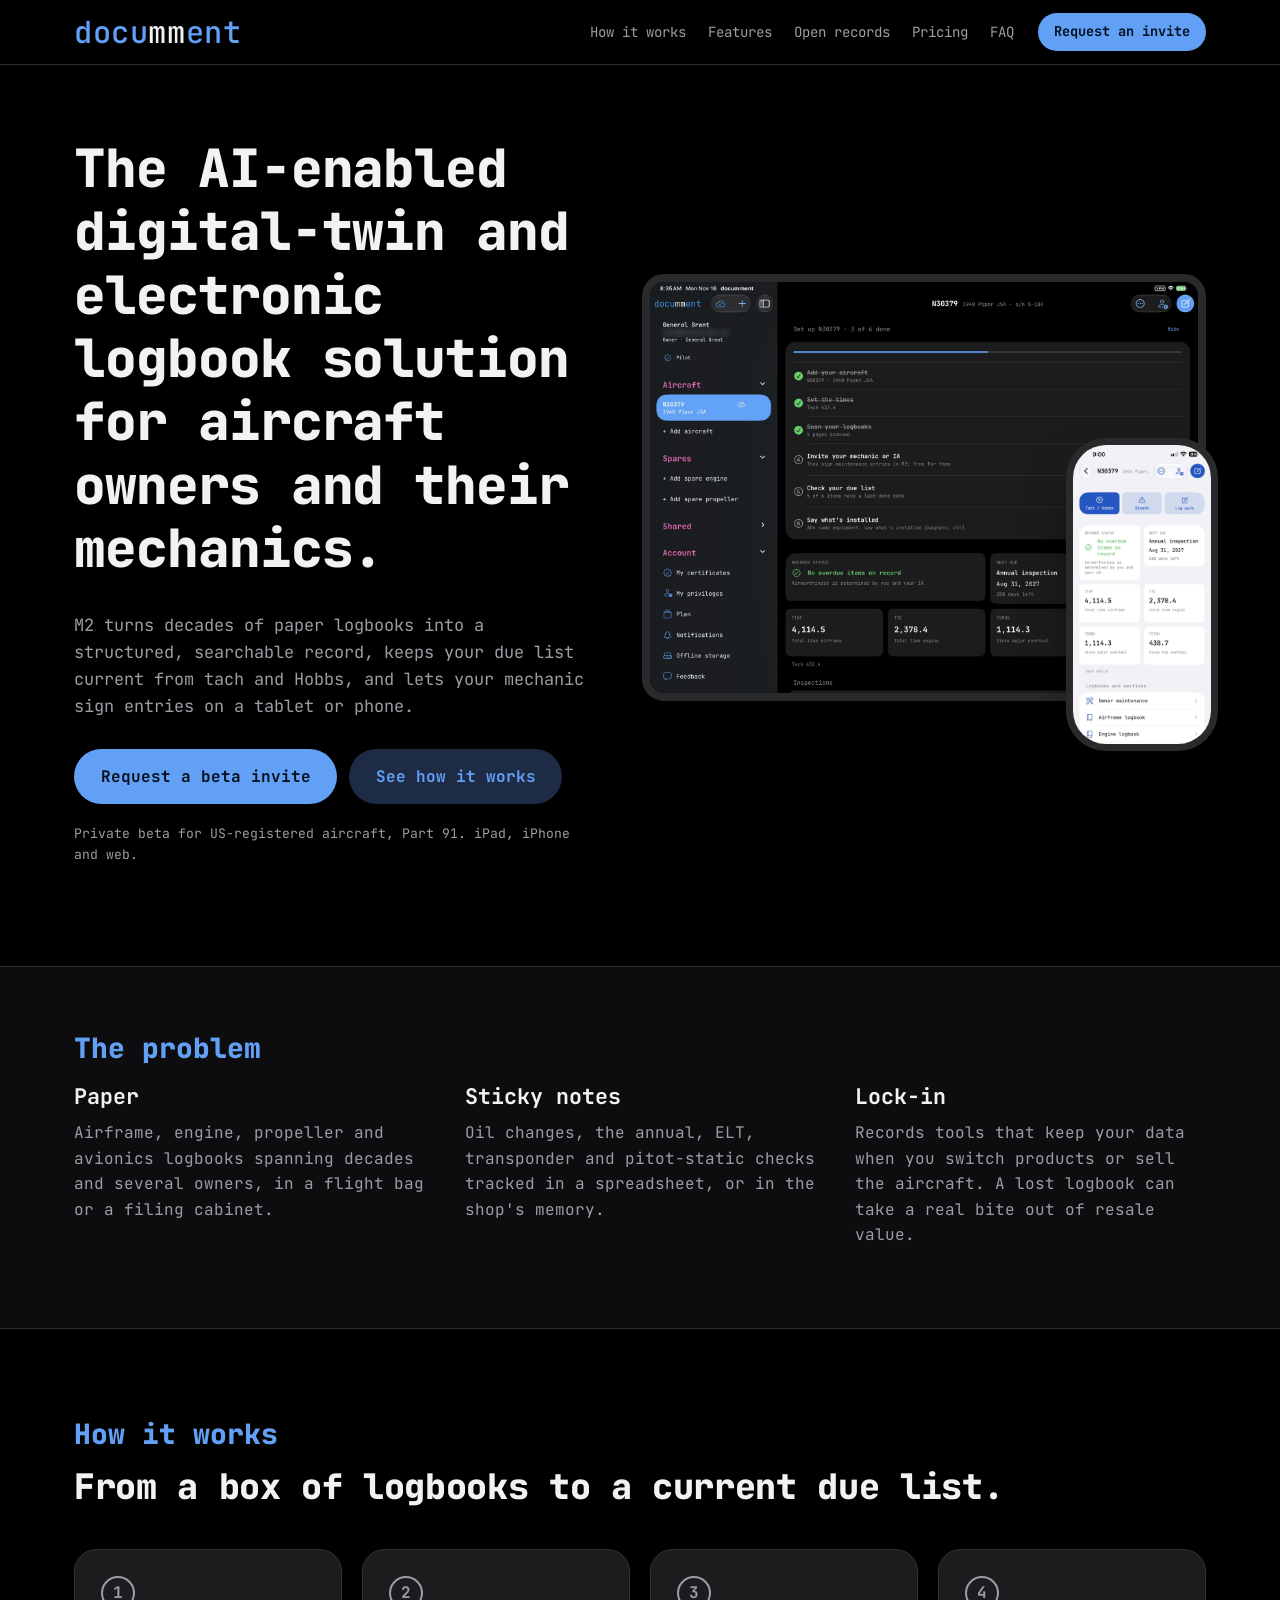
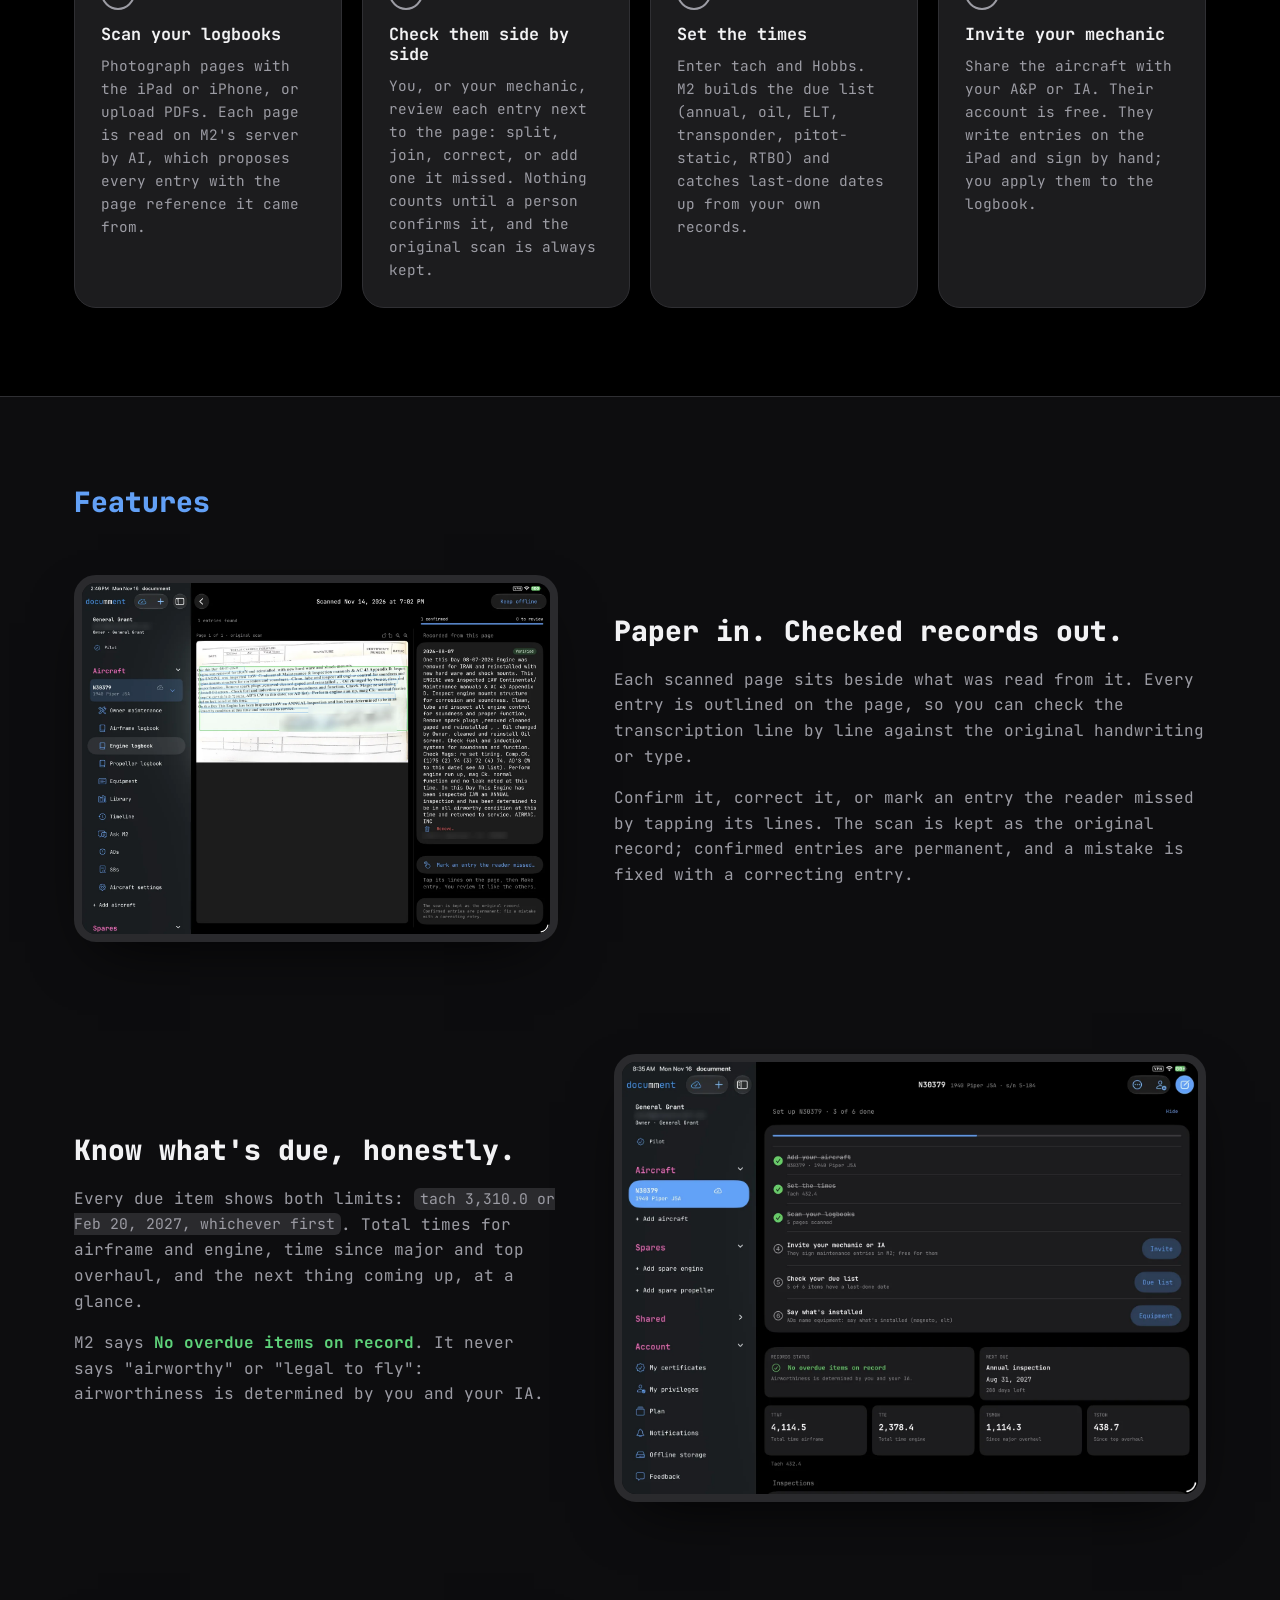
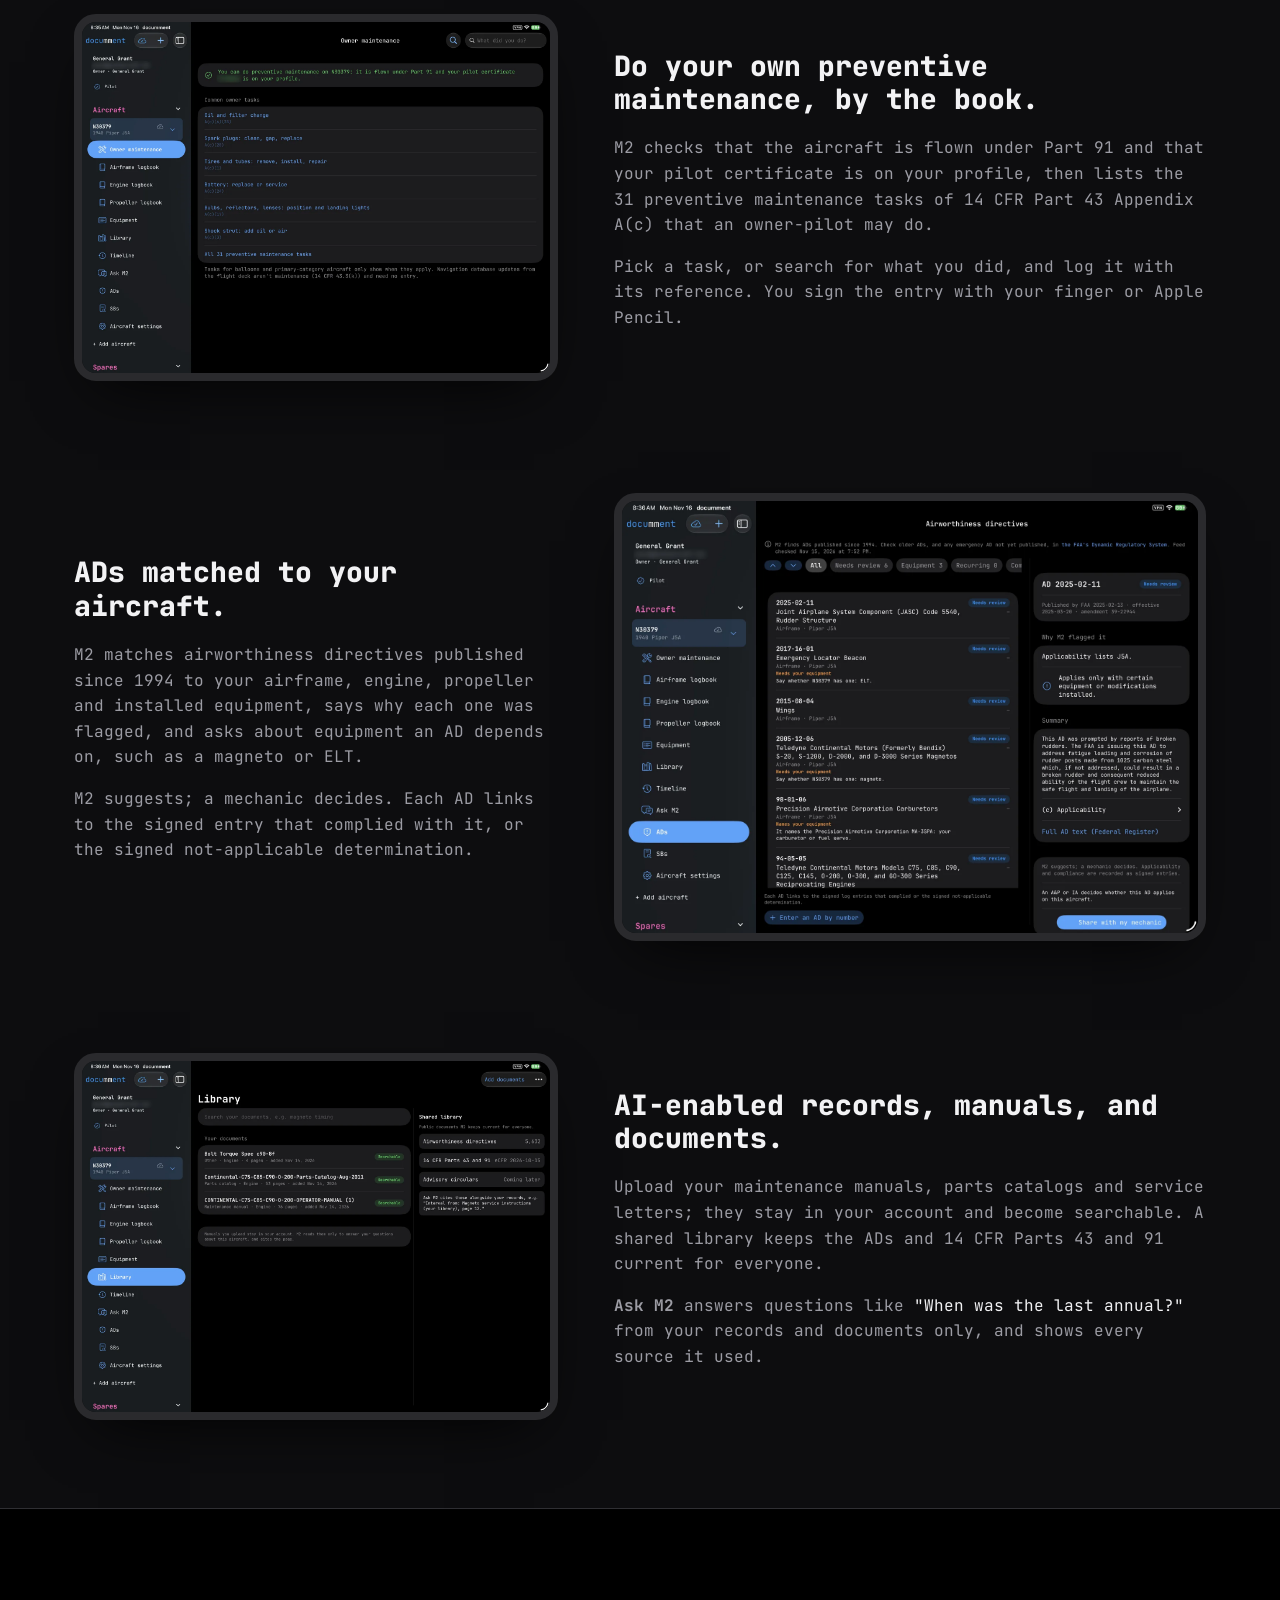
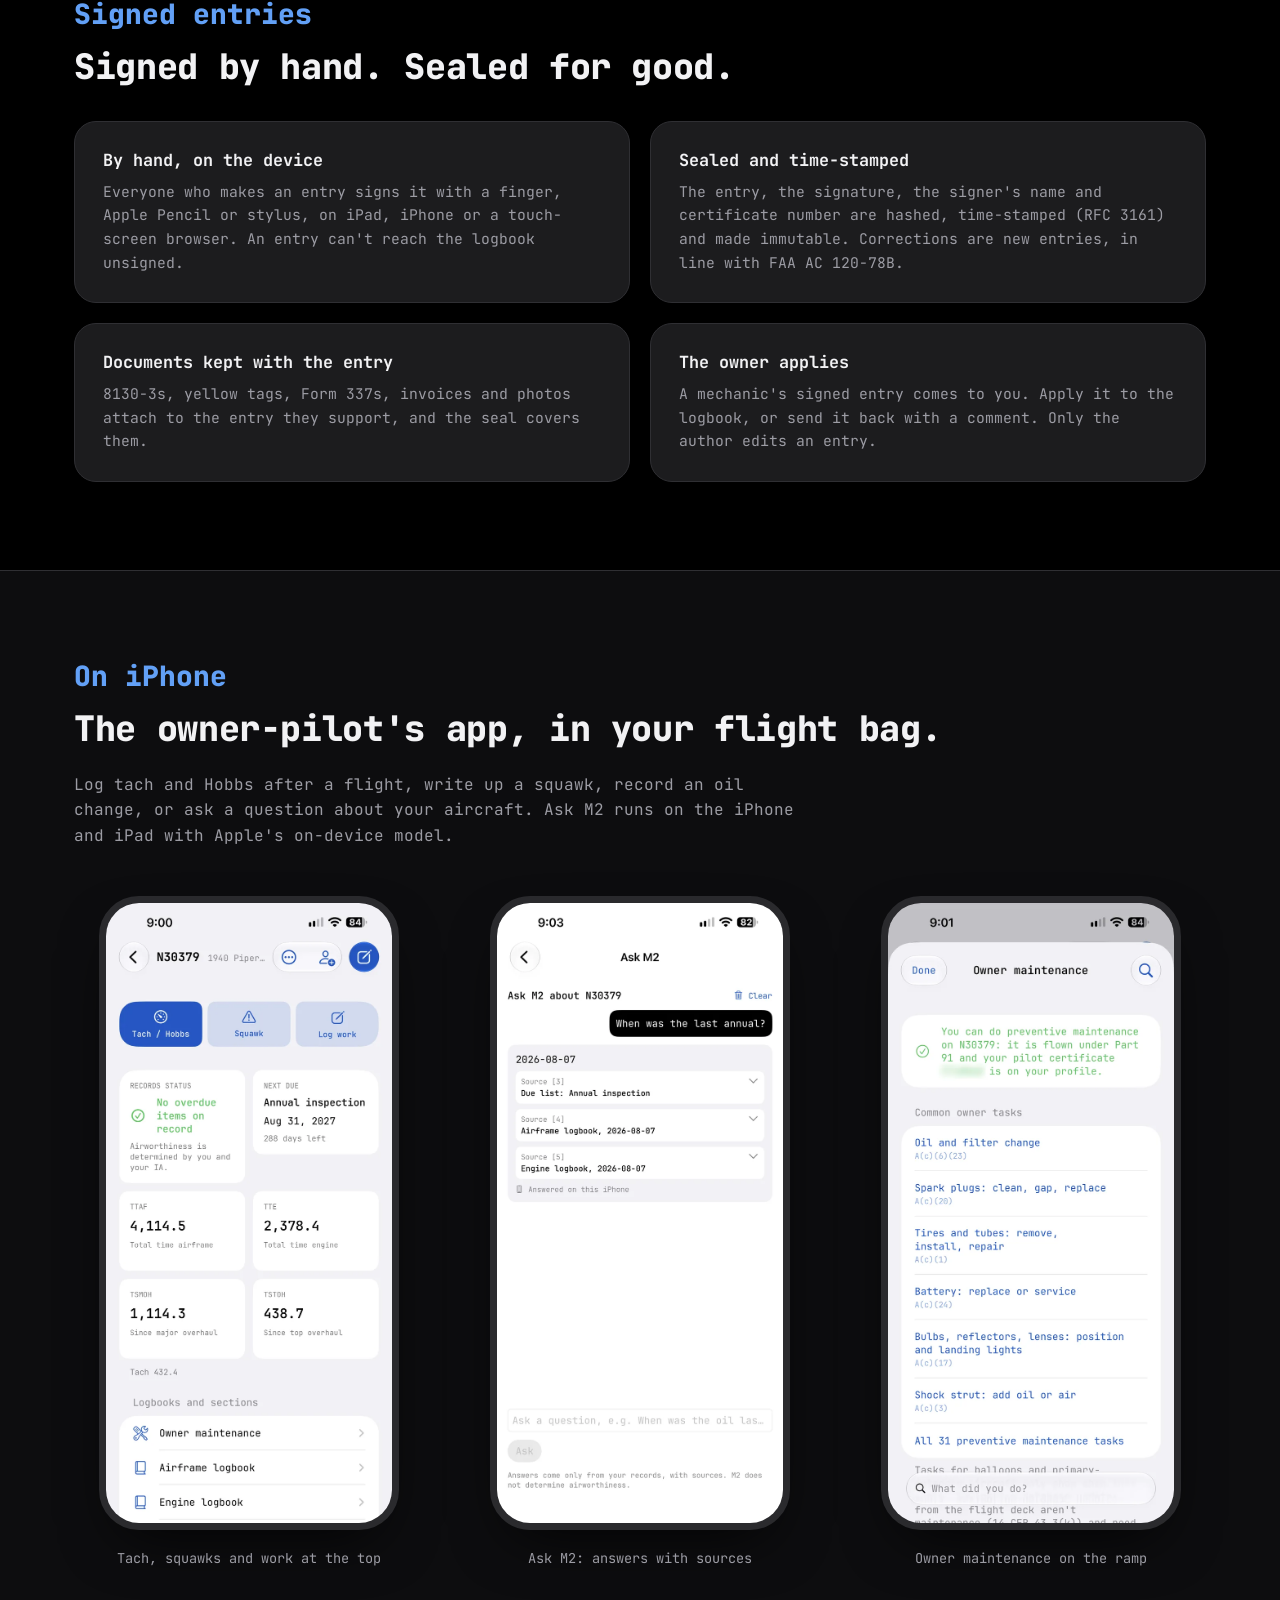
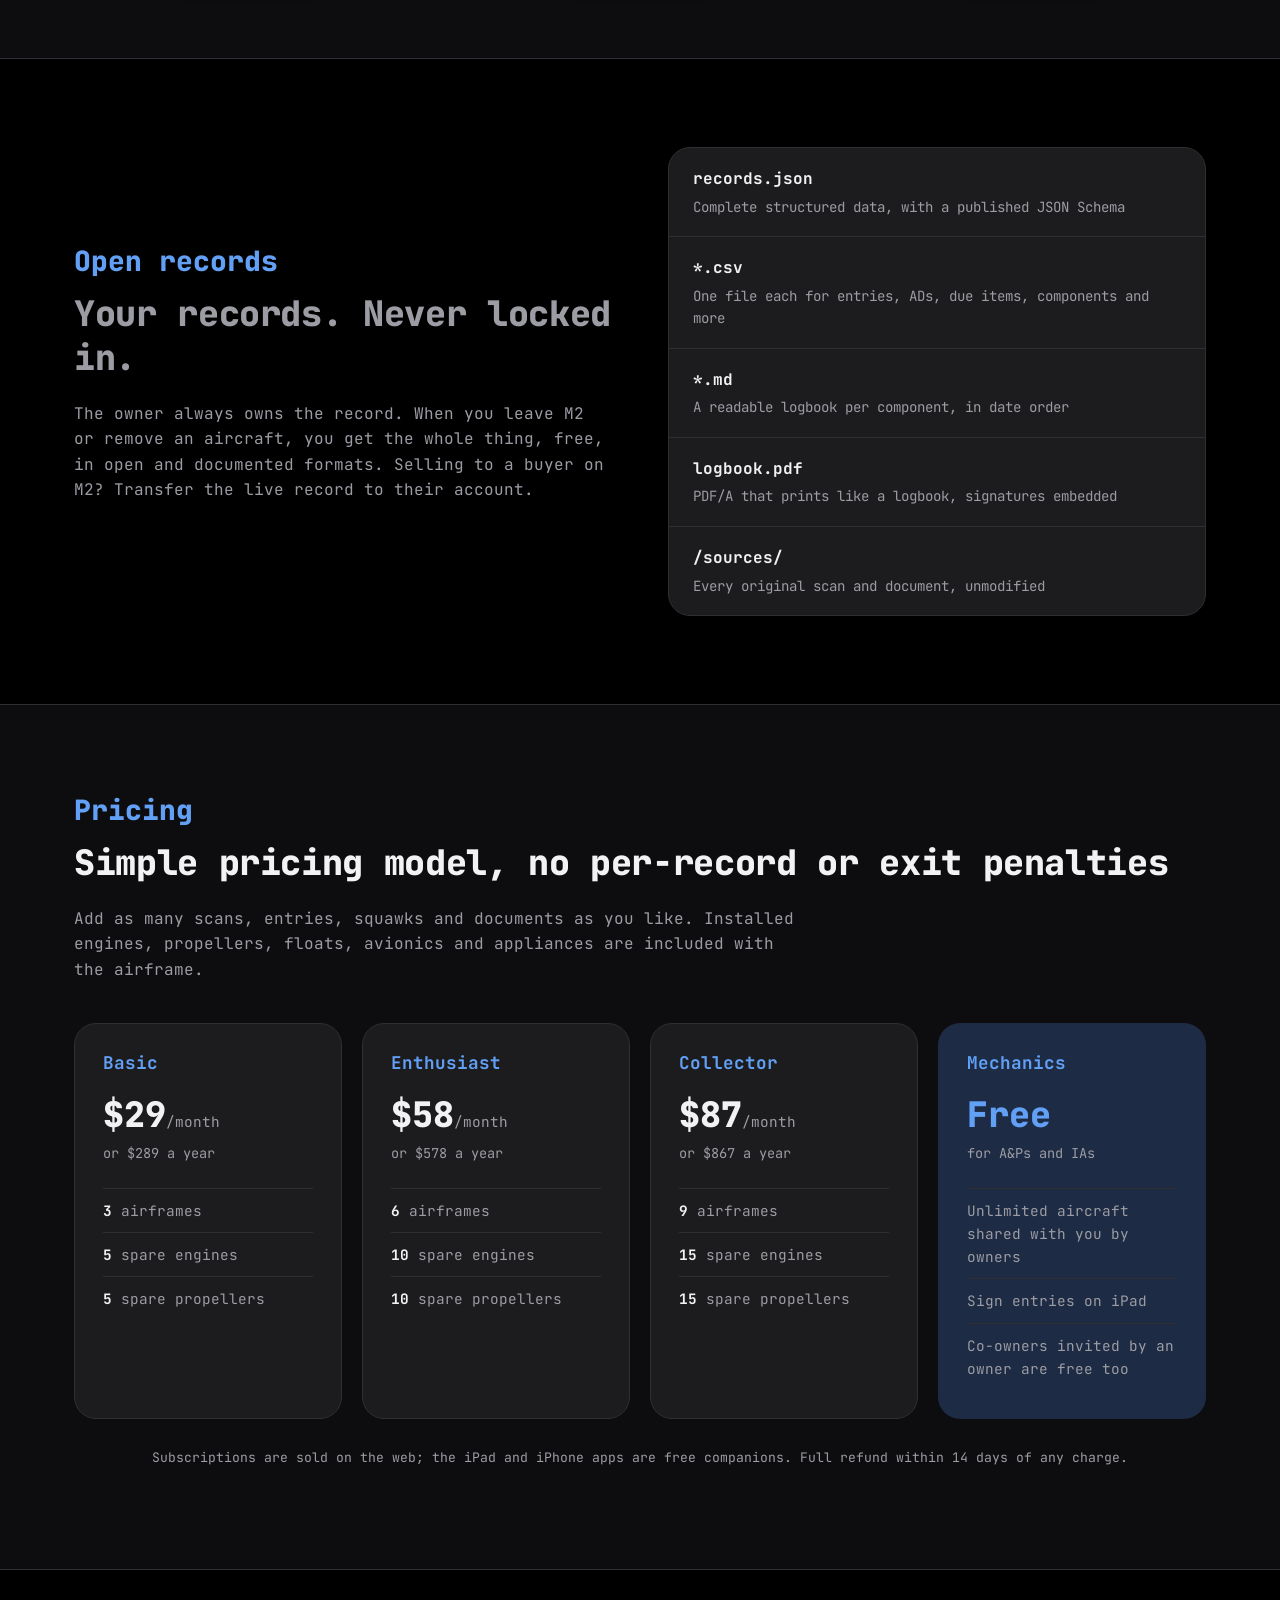
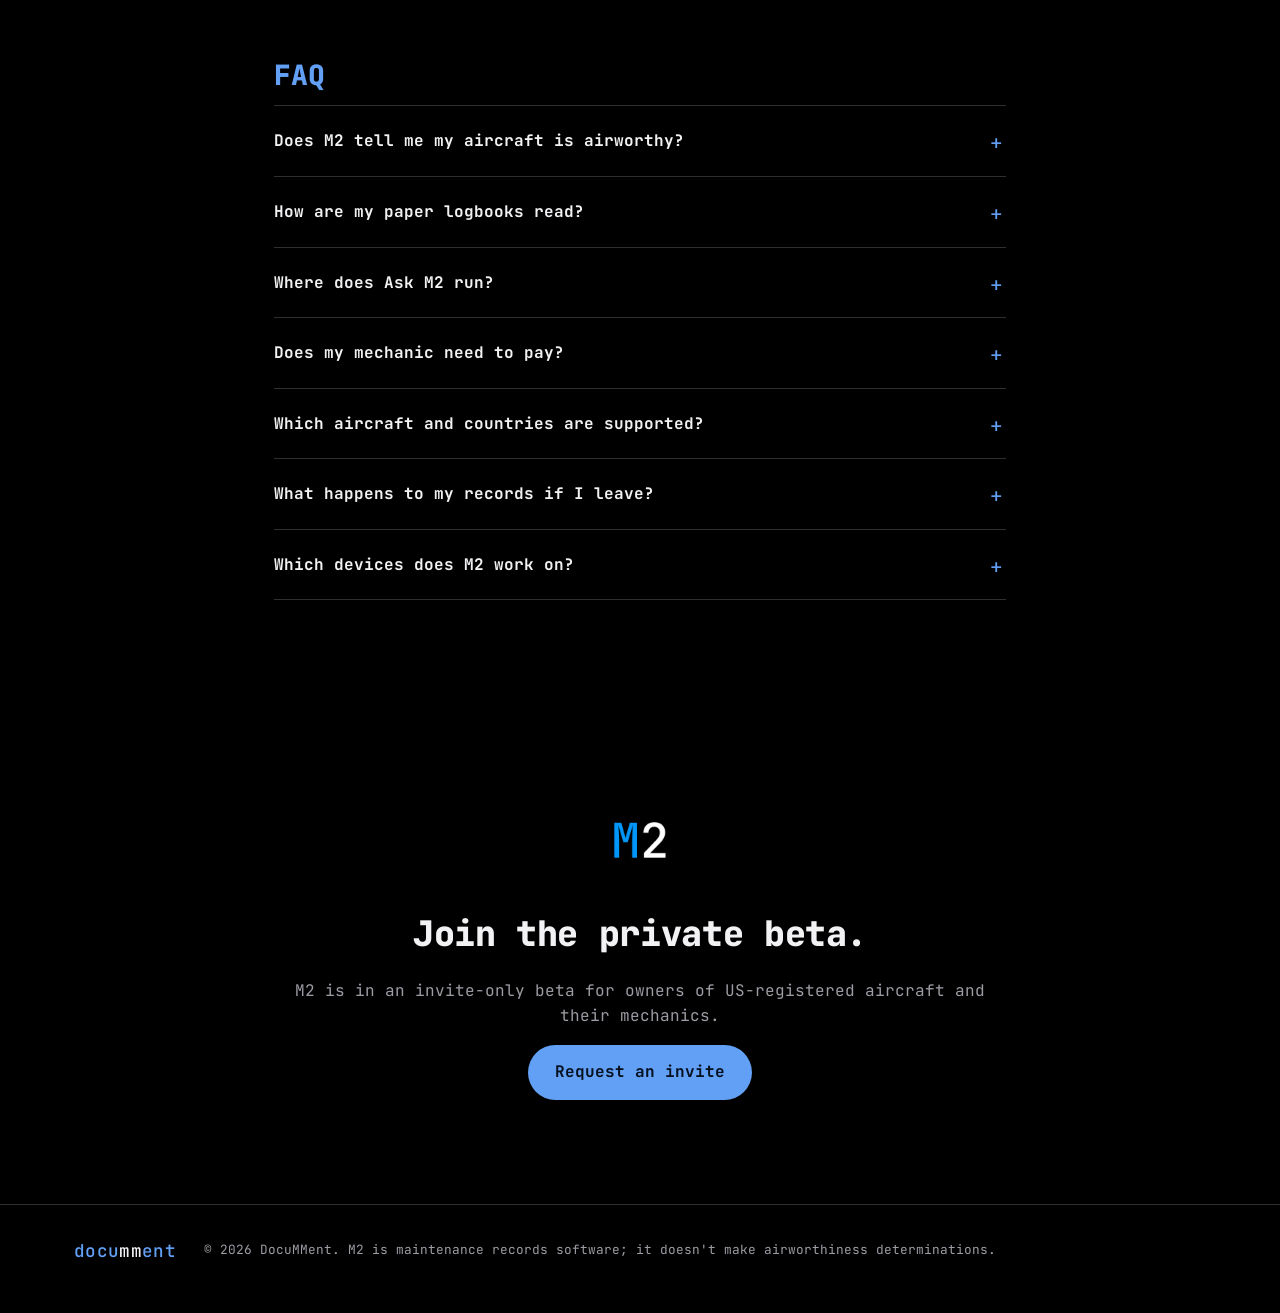
==== beta/index.html @ 2bcd8b67 "Revise beta hero paragraph and meta description Co-Authored-By: Claude Opus 5.5 <noreply@anthropic.c" ====
<!doctype html>
<html lang="en">
<head>
  <meta charset="utf-8">
  <meta name="viewport" content="width=device-width, initial-scale=1">
  <title>M2 by DocuMMent: aircraft maintenance records</title>
  <meta name="description" content="The AI-enabled digital-twin and electronic logbook solution for aircraft owners and their mechanics. Built for Part 91 owner-operators.">
  <meta name="robots" content="noindex, nofollow">
  <meta name="theme-color" content="#000000">
  <meta property="og:title" content="M2 by DocuMMent">
  <meta property="og:description" content="The AI-enabled digital-twin and electronic logbook solution for aircraft owners and their mechanics. Built for Part 91 owner-operators.">
  <meta property="og:type" content="website">
  <meta property="og:url" content="https://www.documment.com/beta/">
  <meta property="og:image" content="https://www.documment.com/images/ipad-dashboard.webp">
  <link rel="icon" type="image/png" href="../images/favicon.png">
  <link rel="apple-touch-icon" href="../images/apple-touch-icon.png">
  <link rel="preconnect" href="https://fonts.googleapis.com">
  <link rel="preconnect" href="https://fonts.gstatic.com" crossorigin>
  <link href="https://fonts.googleapis.com/css2?family=JetBrains+Mono:wght@400;500;700;800&display=swap" rel="stylesheet">
  <link rel="stylesheet" href="../styles.css?v=2">
</head>
<body>

<header class="nav">
  <div class="wrap nav-inner">
    <a class="wordmark" href="#top" aria-label="DocuMMent home">docu<b>mm</b>ent</a>
    <nav class="nav-links" aria-label="Sections">
      <a href="#how">How it works</a>
      <a href="#features">Features</a>
      <a href="#open">Open records</a>
      <a href="#pricing">Pricing</a>
      <a href="#faq">FAQ</a>
    </nav>
    <a class="btn btn-small" href="mailto:hello@documment.com?subject=M2%20private%20beta">Request an invite</a>
  </div>
</header>

<main id="top">

  <!-- Hero -->
  <section class="hero">
    <div class="wrap hero-grid">
      <div class="hero-copy">
        <h1>The AI-enabled digital-twin and electronic logbook solution for aircraft owners and their mechanics.</h1>
        <p class="lede">M2 turns decades of paper logbooks into a structured, searchable record, keeps your due list current from tach and Hobbs, and lets your mechanic sign entries on a tablet or phone.</p>
        <div class="hero-actions">
          <a class="btn" href="mailto:hello@documment.com?subject=M2%20private%20beta">Request a beta invite</a>
          <a class="btn btn-ghost" href="#how">See how it works</a>
        </div>
        <p class="fine">Private beta for US-registered aircraft, Part 91. iPad, iPhone and web.</p>
      </div>
      <div class="hero-devices" aria-hidden="false">
        <img class="device ipad" src="../images/ipad-dashboard.webp" width="1600" height="1200" alt="M2 on iPad: the N30379 dashboard with a setup checklist, records status reading No overdue items on record, next due annual inspection, and total times.">
        <img class="device iphone" src="../images/iphone-dashboard.webp" width="700" height="1517" alt="M2 on iPhone: buttons for Tach / Hobbs, Squawk and Log work above the records status and times.">
      </div>
    </div>
  </section>

  <!-- Problem -->
  <section class="problem">
    <div class="wrap">
      <h2 class="section-label">The problem</h2>
      <div class="problem-grid">
        <div>
          <p class="big">Paper</p>
          <p>Airframe, engine, propeller and avionics logbooks spanning decades and several owners, in a flight bag or a filing cabinet.</p>
        </div>
        <div>
          <p class="big">Sticky notes</p>
          <p>Oil changes, the annual, ELT, transponder and pitot-static checks tracked in a spreadsheet, or in the shop's memory.</p>
        </div>
        <div>
          <p class="big">Lock-in</p>
          <p>Records tools that keep your data when you switch products or sell the aircraft. A lost logbook can take a real bite out of resale value.</p>
        </div>
      </div>
    </div>
  </section>

  <!-- How it works -->
  <section id="how" class="how">
    <div class="wrap">
      <h2 class="section-label">How it works</h2>
      <p class="section-title">From a box of logbooks to a current due list.</p>
      <ol class="steps">
        <li>
          <span class="step-n">1</span>
          <h3>Scan your logbooks</h3>
          <p>Photograph pages with the iPad or iPhone, or upload PDFs. Each page is read on M2's server by AI, which proposes every entry with the page reference it came from.</p>
        </li>
        <li>
          <span class="step-n">2</span>
          <h3>Check them side by side</h3>
          <p>You, or your mechanic, review each entry next to the page: split, join, correct, or add one it missed. Nothing counts until a person confirms it, and the original scan is always kept.</p>
        </li>
        <li>
          <span class="step-n">3</span>
          <h3>Set the times</h3>
          <p>Enter tach and Hobbs. M2 builds the due list (annual, oil, ELT, transponder, pitot-static, RTBO) and catches last-done dates up from your own records.</p>
        </li>
        <li>
          <span class="step-n">4</span>
          <h3>Invite your mechanic</h3>
          <p>Share the aircraft with your A&amp;P or IA. Their account is free. They write entries on the iPad and sign by hand; you apply them to the logbook.</p>
        </li>
      </ol>
    </div>
  </section>

  <!-- Features -->
  <section id="features" class="features">
    <div class="wrap">
      <h2 class="section-label">Features</h2>

      <article class="feature reverse">
        <div class="feature-copy">
          <h3>Paper in. Checked records out.</h3>
          <p>Each scanned page sits beside what was read from it. Every entry is outlined on the page, so you can check the transcription line by line against the original handwriting or type.</p>
          <p>Confirm it, correct it, or mark an entry the reader missed by tapping its lines. The scan is kept as the original record; confirmed entries are permanent, and a mistake is fixed with a correcting entry.</p>
        </div>
        <img class="device ipad" src="../images/ipad-scan-review.webp" width="1600" height="1200" loading="lazy" alt="Scan review on iPad: an engine logbook page with the entry outlined in green, beside the transcribed text of the 2026-08-07 annual inspection entry marked Verified.">
      </article>

      <article class="feature">
        <div class="feature-copy">
          <h3>Know what's due, honestly.</h3>
          <p>Every due item shows both limits: <code>tach 3,310.0 or Feb 20, 2027, whichever first</code>. Total times for airframe and engine, time since major and top overhaul, and the next thing coming up, at a glance.</p>
          <p>M2 says <strong class="ok">No overdue items on record</strong>. It never says "airworthy" or "legal to fly": airworthiness is determined by you and your IA.</p>
        </div>
        <img class="device ipad" src="../images/ipad-dashboard.webp" width="1600" height="1200" loading="lazy" alt="Aircraft dashboard on iPad with the setup checklist, records status, next due item and total times.">
      </article>

      <article class="feature reverse">
        <div class="feature-copy">
          <h3>Do your own preventive maintenance, by the book.</h3>
          <p>M2 checks that the aircraft is flown under Part 91 and that your pilot certificate is on your profile, then lists the 31 preventive maintenance tasks of 14 CFR Part 43 Appendix A(c) that an owner-pilot may do.</p>
          <p>Pick a task, or search for what you did, and log it with its reference. You sign the entry with your finger or Apple Pencil.</p>
        </div>
        <img class="device ipad" src="../images/ipad-owner-maintenance.webp" width="1600" height="1200" loading="lazy" alt="Owner maintenance on iPad: confirmation that the owner can do preventive maintenance, and common tasks such as oil and filter change with their Part 43 Appendix A(c) references.">
      </article>

      <article class="feature">
        <div class="feature-copy">
          <h3>ADs matched to your aircraft.</h3>
          <p>M2 matches airworthiness directives published since 1994 to your airframe, engine, propeller and installed equipment, says why each one was flagged, and asks about equipment an AD depends on, such as a magneto or ELT.</p>
          <p>M2 suggests; a mechanic decides. Each AD links to the signed entry that complied with it, or the signed not-applicable determination.</p>
        </div>
        <img class="device ipad" src="../images/ipad-ads.webp" width="1600" height="1200" loading="lazy" alt="Airworthiness directives on iPad: a list of ADs marked Needs review, with a detail panel explaining why M2 flagged AD 2025-02-11.">
      </article>

      <article class="feature reverse">
        <div class="feature-copy">
          <h3>AI-enabled records, manuals, and documents.</h3>
          <p>Upload your maintenance manuals, parts catalogs and service letters; they stay in your account and become searchable. A shared library keeps the ADs and 14 CFR Parts 43 and 91 current for everyone.</p>
          <p><strong>Ask M2</strong> answers questions like <em>"When was the last annual?"</em> from your records and documents only, and shows every source it used.</p>
        </div>
        <img class="device ipad" src="../images/ipad-library.webp" width="1600" height="1200" loading="lazy" alt="Library on iPad: the owner's searchable engine manuals and a shared library of 5,632 airworthiness directives and 14 CFR Parts 43 and 91.">
      </article>
    </div>
  </section>

  <!-- Signing -->
  <section class="signing">
    <div class="wrap">
      <h2 class="section-label">Signed entries</h2>
      <p class="section-title">Signed by hand. Sealed for good.</p>
      <div class="card-grid">
        <div class="card">
          <h3>By hand, on the device</h3>
          <p>Everyone who makes an entry signs it with a finger, Apple Pencil or stylus, on iPad, iPhone or a touch-screen browser. An entry can't reach the logbook unsigned.</p>
        </div>
        <div class="card">
          <h3>Sealed and time-stamped</h3>
          <p>The entry, the signature, the signer's name and certificate number are hashed, time-stamped (RFC 3161) and made immutable. Corrections are new entries, in line with FAA AC 120-78B.</p>
        </div>
        <div class="card">
          <h3>Documents kept with the entry</h3>
          <p>8130-3s, yellow tags, Form 337s, invoices and photos attach to the entry they support, and the seal covers them.</p>
        </div>
        <div class="card">
          <h3>The owner applies</h3>
          <p>A mechanic's signed entry comes to you. Apply it to the logbook, or send it back with a comment. Only the author edits an entry.</p>
        </div>
      </div>
    </div>
  </section>

  <!-- iPhone -->
  <section class="phones">
    <div class="wrap">
      <h2 class="section-label">On iPhone</h2>
      <p class="section-title">The owner-pilot's app, in your flight bag.</p>
      <p class="section-intro">Log tach and Hobbs after a flight, write up a squawk, record an oil change, or ask a question about your aircraft. Ask M2 runs on the iPhone and iPad with Apple's on-device model.</p>
      <div class="phone-row">
        <figure>
          <img class="device iphone" src="../images/iphone-dashboard.webp" width="700" height="1517" loading="lazy" alt="iPhone aircraft dashboard with Tach / Hobbs, Squawk and Log work buttons.">
          <figcaption>Tach, squawks and work at the top</figcaption>
        </figure>
        <figure>
          <img class="device iphone" src="../images/iphone-ask-m2.webp" width="700" height="1517" loading="lazy" alt="Ask M2 on iPhone answering when the last annual was, with three cited sources and the note Answered on this iPhone.">
          <figcaption>Ask M2: answers with sources</figcaption>
        </figure>
        <figure>
          <img class="device iphone" src="../images/iphone-owner-maintenance.webp" width="700" height="1517" loading="lazy" alt="Owner maintenance on iPhone listing common preventive maintenance tasks.">
          <figcaption>Owner maintenance on the ramp</figcaption>
        </figure>
      </div>
    </div>
  </section>

  <!-- Open -->
  <section id="open" class="open">
    <div class="wrap open-grid">
      <div>
        <h2 class="section-label">Open records</h2>
        <p class="section-title">Your records. Never locked in.</p>
        <p>The owner always owns the record. When you leave M2 or remove an aircraft, you get the whole thing, free, in open and documented formats. Selling to a buyer on M2? Transfer the live record to their account.</p>
      </div>
      <ul class="export-list" aria-label="What's in a records export">
        <li><code>records.json</code><span>Complete structured data, with a published JSON Schema</span></li>
        <li><code>*.csv</code><span>One file each for entries, ADs, due items, components and more</span></li>
        <li><code>*.md</code><span>A readable logbook per component, in date order</span></li>
        <li><code>logbook.pdf</code><span>PDF/A that prints like a logbook, signatures embedded</span></li>
        <li><code>/sources/</code><span>Every original scan and document, unmodified</span></li>
      </ul>
    </div>
  </section>

  <!-- Pricing -->
  <section id="pricing" class="pricing">
    <div class="wrap">
      <h2 class="section-label">Pricing</h2>
      <p class="section-title">Simple pricing model, no per-record or exit penalties</p>
      <p class="section-intro">Add as many scans, entries, squawks and documents as you like. Installed engines, propellers, floats, avionics and appliances are included with the airframe.</p>
      <div class="plans">
        <div class="plan">
          <h3>Basic</h3>
          <p class="price">$29<span>/month</span></p>
          <p class="price-alt">or $289 a year</p>
          <ul>
            <li><b>3</b> airframes</li>
            <li><b>5</b> spare engines</li>
            <li><b>5</b> spare propellers</li>
          </ul>
        </div>
        <div class="plan">
          <h3>Enthusiast</h3>
          <p class="price">$58<span>/month</span></p>
          <p class="price-alt">or $578 a year</p>
          <ul>
            <li><b>6</b> airframes</li>
            <li><b>10</b> spare engines</li>
            <li><b>10</b> spare propellers</li>
          </ul>
        </div>
        <div class="plan">
          <h3>Collector</h3>
          <p class="price">$87<span>/month</span></p>
          <p class="price-alt">or $867 a year</p>
          <ul>
            <li><b>9</b> airframes</li>
            <li><b>15</b> spare engines</li>
            <li><b>15</b> spare propellers</li>
          </ul>
        </div>
        <div class="plan plan-free">
          <h3>Mechanics</h3>
          <p class="price">Free</p>
          <p class="price-alt">for A&amp;Ps and IAs</p>
          <ul>
            <li>Unlimited aircraft shared with you by owners</li>
            <li>Sign entries on iPad</li>
            <li>Co-owners invited by an owner are free too</li>
          </ul>
        </div>
      </div>
      <p class="fine center">Subscriptions are sold on the web; the iPad and iPhone apps are free companions. Full refund within 14 days of any charge.</p>
    </div>
  </section>

  <!-- FAQ -->
  <section id="faq" class="faq">
    <div class="wrap narrow">
      <h2 class="section-label">FAQ</h2>
      <details>
        <summary>Does M2 tell me my aircraft is airworthy?</summary>
        <p>No. M2 tells you what's on record, and whether anything on record is overdue. Airworthiness is determined by you and your mechanic or IA. M2's AI drafts, finds and cites; a person decides and signs.</p>
      </details>
      <details>
        <summary>How are my paper logbooks read?</summary>
        <p>Pages you scan are read on M2's server by AI, which proposes each entry and the part of the page it came from. You or your mechanic check each one against the page before it's confirmed. The scan itself is never altered and is kept as the record of what the paper said.</p>
      </details>
      <details>
        <summary>Where does Ask M2 run?</summary>
        <p>On your iPad or iPhone, with Apple's on-device model. Answers come only from your records and documents, with their sources listed.</p>
      </details>
      <details>
        <summary>Does my mechanic need to pay?</summary>
        <p>No. A&amp;Ps and IAs who work on aircraft shared with them have free accounts, with no limit on invitations. A mechanic who wants to manage their own aircraft chooses a plan like any owner.</p>
      </details>
      <details>
        <summary>Which aircraft and countries are supported?</summary>
        <p>The private beta is for US-registered aircraft operated under Part 91, including experimental and light-sport aircraft with condition inspections. Canada is next; the data model is built for other registries later.</p>
      </details>
      <details>
        <summary>What happens to my records if I leave?</summary>
        <p>Close your account or remove an aircraft and the records become read-only for 30 days, during which you can download the full export package, free. Sold the aircraft to someone on M2? Transfer the record to them instead.</p>
      </details>
      <details>
        <summary>Which devices does M2 work on?</summary>
        <p>iPad and the web for the full app, including mechanic signing; iPhone for the owner-pilot's everyday tasks. The iPad works offline for reading records and quick entries and syncs later.</p>
      </details>
    </div>
  </section>

  <!-- CTA -->
  <section class="cta">
    <div class="wrap center">
      <img src="../images/icon-512.png" alt="M2 app icon" width="96" height="96" class="cta-icon">
      <p class="section-title">Join the private beta.</p>
      <p class="section-intro">M2 is in an invite-only beta for owners of US-registered aircraft and their mechanics.</p>
      <a class="btn" href="mailto:hello@documment.com?subject=M2%20private%20beta">Request an invite</a>
    </div>
  </section>
</main>

<footer class="footer">
  <div class="wrap footer-inner">
    <span class="wordmark small">docu<b>mm</b>ent</span>
    <span>© 2026 DocuMMent. M2 is maintenance records software; it doesn't make airworthiness determinations.</span>
  </div>
</footer>

</body>
</html>
---- styles.css ----
/* Dark is the default for every visitor. The light palette below is kept
   for later; nothing sets data-theme="light", so it stays inactive. */
:root {
  --bg: #000000;
  --bg-alt: #0d0d0f;
  --surface: #1c1c1e;
  --surface-2: #2a2a2d;
  --border: #2f2f33;
  --text: #f2f2f4;
  --muted: #9c9ca4;
  --blue: #62a0f6;
  --blue-soft: #1d2b44;
  --on-blue: #06101f;
  --pink: #ff5cb8;
  --green: #5ed37a;
  --frame: #2a2a2d;
  --shadow: 0 24px 60px -24px rgba(0, 0, 0, 0.9);
  color-scheme: dark;
}

:root[data-theme="light"] {
  --bg: #f2f2f7;
  --bg-alt: #ffffff;
  --surface: #ffffff;
  --surface-2: #e9e9ef;
  --border: #d9d9e0;
  --text: #0b0b0d;
  --muted: #5d5d66;
  --blue: #2557c4;
  --blue-soft: #dce5fa;
  --on-blue: #ffffff;
  --pink: #b02a74;
  --green: #2a8a45;
  --frame: #1a1a1c;
  --shadow: 0 24px 60px -24px rgba(20, 30, 60, 0.35);
  color-scheme: light;
}

*, *::before, *::after { box-sizing: border-box; }

html { scroll-behavior: smooth; scroll-padding-top: 72px; }

body {
  margin: 0;
  background: var(--bg);
  color: var(--text);
  font-family: "JetBrains Mono", ui-monospace, SFMono-Regular, Menlo, monospace;
  font-size: 16px;
  line-height: 1.6;
  -webkit-font-smoothing: antialiased;
}

img { max-width: 100%; height: auto; display: block; }
a { color: var(--blue); }
code { font-family: inherit; font-size: 0.92em; background: var(--surface-2); padding: 0.1em 0.4em; border-radius: 6px; }
h1, h2, h3 { line-height: 1.2; margin: 0; }
p { margin: 0 0 1em; }

.wrap { max-width: 1180px; margin: 0 auto; padding: 0 24px; }
.wrap.narrow { max-width: 780px; }
.center { text-align: center; }
.fine { font-size: 0.82rem; color: var(--muted); }

/* Wordmark: docu + mm + ent, as in the app */
.wordmark { font-weight: 500; font-size: 1.9rem; letter-spacing: 0.02em; color: var(--blue); text-decoration: none; }
.wordmark b { color: var(--text); font-weight: 500; }
.wordmark.small { font-size: 1.1rem; }

/* Buttons */
.btn {
  display: inline-block;
  background: var(--blue);
  color: var(--on-blue);
  text-decoration: none;
  font-weight: 700;
  padding: 0.85em 1.6em;
  border-radius: 999px;
  border: 1px solid transparent;
  transition: transform 0.15s ease, filter 0.15s ease;
}
.btn:hover { filter: brightness(1.08); transform: translateY(-1px); }
.btn:focus-visible { outline: 3px solid var(--blue-soft); outline-offset: 2px; }
.btn-ghost { background: var(--blue-soft); color: var(--blue); }
.btn-small { padding: 0.55em 1.1em; font-size: 0.85rem; }

/* Nav */
.nav {
  position: sticky;
  top: 0;
  z-index: 10;
  background: color-mix(in srgb, var(--bg) 82%, transparent);
  backdrop-filter: saturate(1.6) blur(14px);
  -webkit-backdrop-filter: saturate(1.6) blur(14px);
  border-bottom: 1px solid var(--border);
}
.nav-inner { display: flex; align-items: center; gap: 24px; height: 64px; }
.nav-links { display: flex; gap: 22px; margin-left: auto; }
.nav-links a { color: var(--muted); text-decoration: none; font-size: 0.88rem; }
.nav-links a:hover { color: var(--text); }

/* Devices */
.device { border-radius: 22px; border: 8px solid var(--frame); box-shadow: var(--shadow); background: #000; }
.device.iphone { border-radius: 40px; border-width: 7px; }

/* Hero */
.hero { padding: 72px 0 88px; overflow: hidden; }
.hero-grid { display: grid; grid-template-columns: 1fr 1.1fr; gap: 56px; align-items: center; }
.hero h1 { font-size: clamp(2rem, 4.4vw, 3.3rem); font-weight: 800; letter-spacing: -0.02em; margin-bottom: 0.6em; }
.lede { font-size: 1.06rem; color: var(--muted); max-width: 36em; }
.hero-actions { display: flex; flex-wrap: wrap; gap: 12px; margin: 1.8em 0 1.2em; }
.hero-devices { position: relative; padding-bottom: 40px; }
.hero-devices .ipad { width: 100%; }
.hero-devices .iphone { position: absolute; width: 27%; right: -12px; bottom: -10px; }

/* Sections */
section { padding: 88px 0; }
.section-label { color: var(--blue); font-size: 1.75rem; font-weight: 800; margin-bottom: 0.5em; }
.section-title { font-size: clamp(1.5rem, 3vw, 2.2rem); font-weight: 800; letter-spacing: -0.01em; line-height: 1.25; margin-bottom: 0.6em; }
.section-intro { color: var(--muted); max-width: 46em; }
.center .section-intro { margin-left: auto; margin-right: auto; }

.problem { background: var(--bg-alt); border-block: 1px solid var(--border); padding: 64px 0; }
.problem-grid { display: grid; grid-template-columns: repeat(3, 1fr); gap: 40px; }
.problem-grid p { color: var(--muted); }
.problem-grid .big { color: var(--text); font-size: 1.35rem; font-weight: 700; margin-bottom: 0.3em; }

.steps { list-style: none; padding: 0; margin: 40px 0 0; display: grid; grid-template-columns: repeat(4, 1fr); gap: 20px; }
.steps li { background: var(--surface); border: 1px solid var(--border); border-radius: 22px; padding: 26px; }
.steps h3 { font-size: 1.05rem; margin: 14px 0 10px; }
.steps p { color: var(--muted); font-size: 0.9rem; margin: 0; }
.step-n {
  display: inline-grid; place-items: center;
  width: 34px; height: 34px; border-radius: 50%;
  border: 2px solid var(--muted); color: var(--muted); font-weight: 700;
}

.features { background: var(--bg-alt); border-block: 1px solid var(--border); }
.feature { display: grid; grid-template-columns: 0.9fr 1.1fr; gap: 56px; align-items: center; margin-top: 56px; }
.feature + .feature { margin-top: 112px; }
.feature.reverse .feature-copy { order: 2; }
.feature h3 { font-size: clamp(1.3rem, 2.4vw, 1.75rem); font-weight: 800; margin-bottom: 0.7em; }
.feature p { color: var(--muted); }
.feature strong.ok { color: var(--green); font-weight: 700; }
.feature em { color: var(--text); font-style: normal; }

.card-grid { display: grid; grid-template-columns: repeat(2, 1fr); gap: 20px; margin-top: 32px; }
.card { background: var(--surface); border: 1px solid var(--border); border-radius: 22px; padding: 28px; }
.card h3 { font-size: 1.05rem; margin-bottom: 0.6em; }
.card p { color: var(--muted); font-size: 0.92rem; margin: 0; }

.phones { background: var(--bg-alt); border-block: 1px solid var(--border); }
.phone-row { display: grid; grid-template-columns: repeat(3, 1fr); gap: 40px; margin-top: 48px; }
.phone-row figure { margin: 0; }
.phone-row img { width: 100%; max-width: 300px; margin: 0 auto; }
.phone-row figcaption { text-align: center; color: var(--muted); font-size: 0.85rem; margin-top: 18px; }

.open-grid { display: grid; grid-template-columns: 1fr 1fr; gap: 56px; align-items: center; }
.open-grid p { color: var(--muted); }
.export-list { list-style: none; margin: 0; padding: 0; background: var(--surface); border: 1px solid var(--border); border-radius: 22px; }
.export-list li { display: flex; flex-direction: column; gap: 4px; padding: 18px 24px; border-bottom: 1px solid var(--border); }
.export-list li:last-child { border-bottom: 0; }
.export-list code { background: none; padding: 0; color: var(--text); font-weight: 700; font-size: 1rem; }
.export-list span { color: var(--muted); font-size: 0.88rem; }

.pricing { background: var(--bg-alt); border-block: 1px solid var(--border); }
.plans { display: grid; grid-template-columns: repeat(4, 1fr); gap: 20px; margin: 40px 0 28px; }
.plan { background: var(--surface); border: 1px solid var(--border); border-radius: 22px; padding: 28px; display: flex; flex-direction: column; }
.plan h3 { font-size: 1.1rem; color: var(--blue); margin-bottom: 14px; }
.price { font-size: 2.2rem; font-weight: 800; margin: 0; }
.price span { font-size: 0.9rem; font-weight: 400; color: var(--muted); }
.price-alt { color: var(--muted); font-size: 0.85rem; }
.plan ul { list-style: none; padding: 0; margin: 10px 0 0; border-top: 1px solid var(--border); }
.plan li { padding: 10px 0; border-bottom: 1px solid var(--border); font-size: 0.9rem; color: var(--muted); }
.plan li:last-child { border-bottom: 0; }
.plan li b { color: var(--text); }
.plan-free { background: var(--blue-soft); border-color: transparent; }
.plan-free .price { color: var(--blue); }

.faq details { border-bottom: 1px solid var(--border); padding: 4px 0; }
.faq details:first-of-type { border-top: 1px solid var(--border); }
.faq summary { cursor: pointer; list-style: none; padding: 18px 36px 18px 0; font-weight: 700; position: relative; }
.faq summary::-webkit-details-marker { display: none; }
.faq summary::after { content: "+"; position: absolute; right: 4px; top: 16px; color: var(--blue); font-size: 1.3rem; font-weight: 400; }
.faq details[open] summary::after { content: "–"; }
.faq summary:focus-visible { outline: 2px solid var(--blue); outline-offset: 2px; border-radius: 6px; }
.faq details p { color: var(--muted); padding-right: 36px; }

.cta { padding: 104px 0; }
.cta-icon { margin: 0 auto 24px; border-radius: 22px; }

.footer { border-top: 1px solid var(--border); padding: 32px 0 48px; }
.footer-inner { display: flex; flex-wrap: wrap; align-items: center; gap: 12px 28px; color: var(--muted); font-size: 0.8rem; }

/* Responsive */
@media (max-width: 1000px) {
  .steps { grid-template-columns: repeat(2, 1fr); }
  .plans { grid-template-columns: repeat(2, 1fr); }
  .nav-links { display: none; }
  .nav-inner .btn-small { margin-left: auto; }
}

@media (max-width: 820px) {
  section { padding: 64px 0; }
  .hero { padding: 40px 0 64px; }
  .hero-grid, .feature, .open-grid { grid-template-columns: 1fr; gap: 36px; }
  .feature.reverse .feature-copy { order: 0; }
  .feature + .feature { margin-top: 72px; }
  .problem-grid { grid-template-columns: 1fr; gap: 24px; }
  .card-grid { grid-template-columns: 1fr; }
  .phone-row { grid-template-columns: 1fr; gap: 48px; }
  .hero-devices .iphone { right: 0; }
}

@media (max-width: 560px) {
  .wrap { padding: 0 16px; }
  .steps, .plans { grid-template-columns: 1fr; }
  .device { border-width: 5px; border-radius: 14px; }
  .device.iphone { border-width: 4px; border-radius: 26px; }
  .wordmark { font-size: 1.55rem; }
}

@media (prefers-reduced-motion: reduce) {
  html { scroll-behavior: auto; }
  .btn { transition: none; }
}
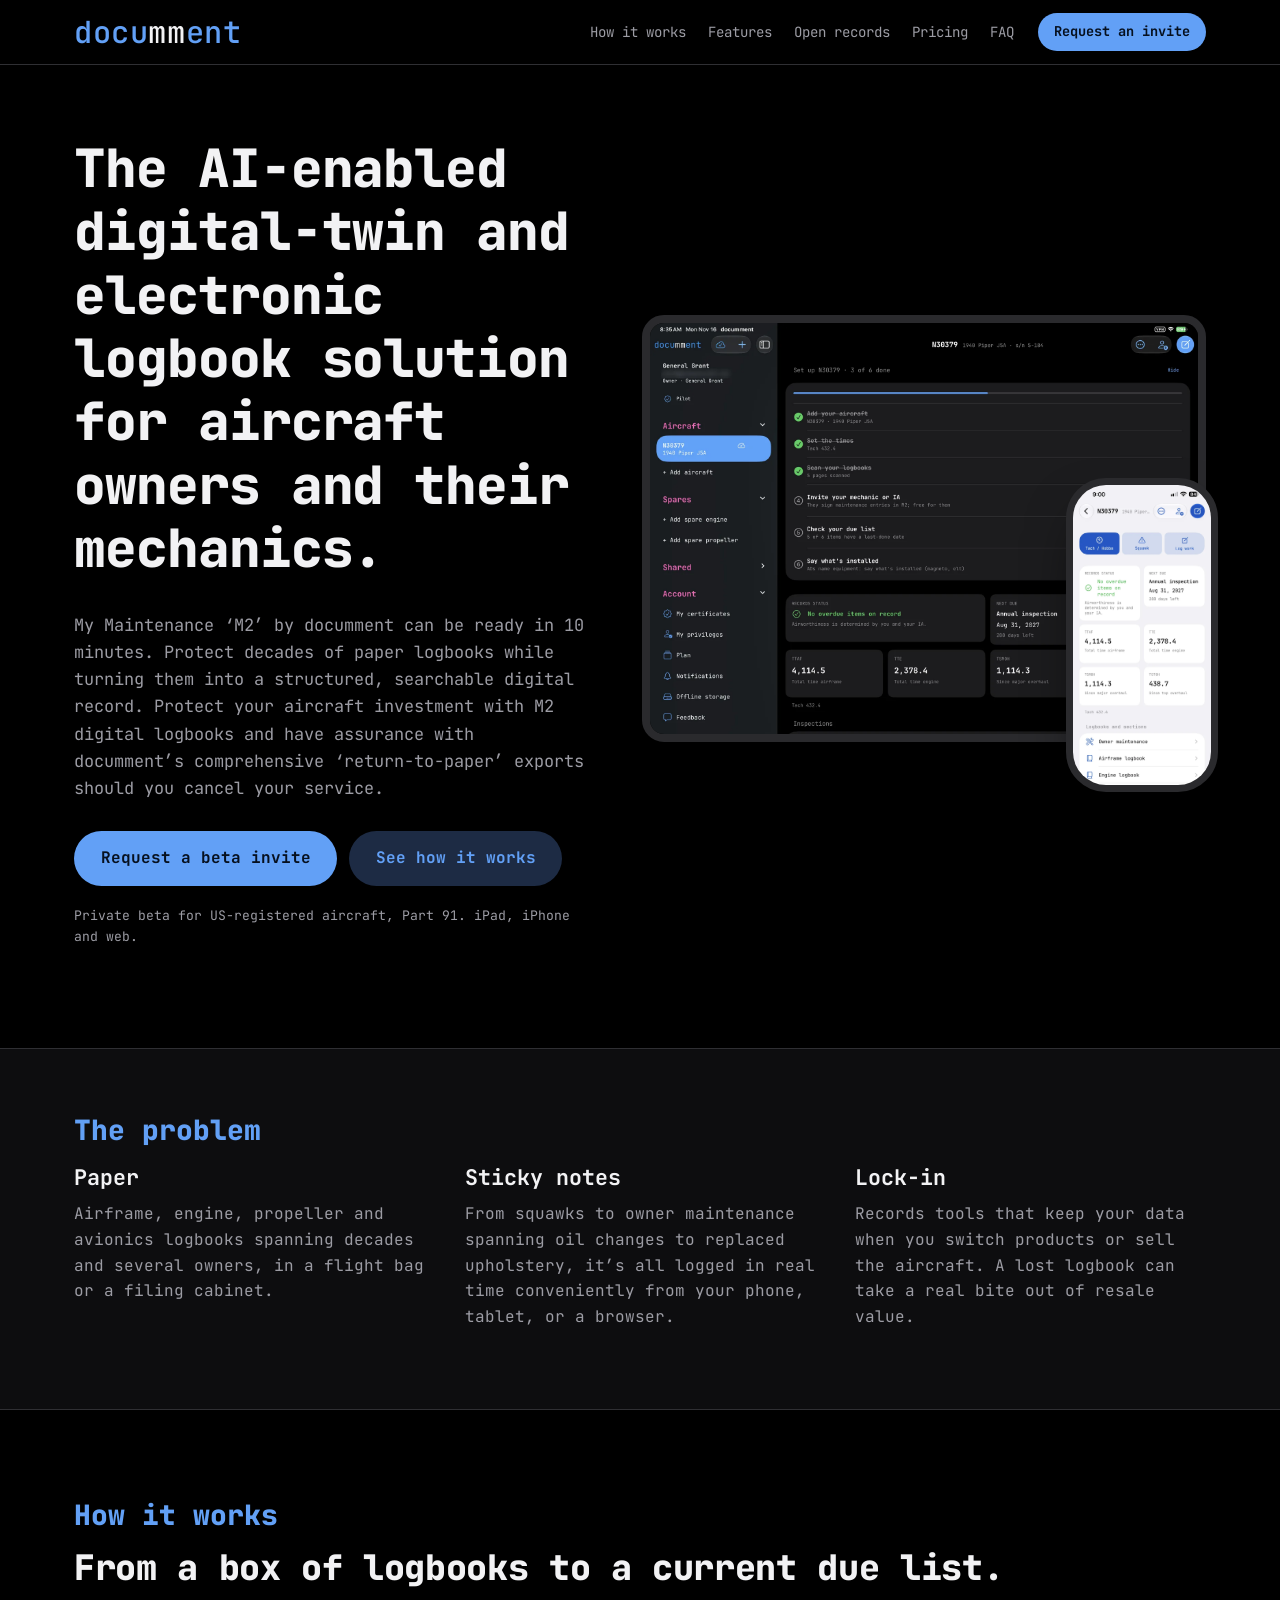
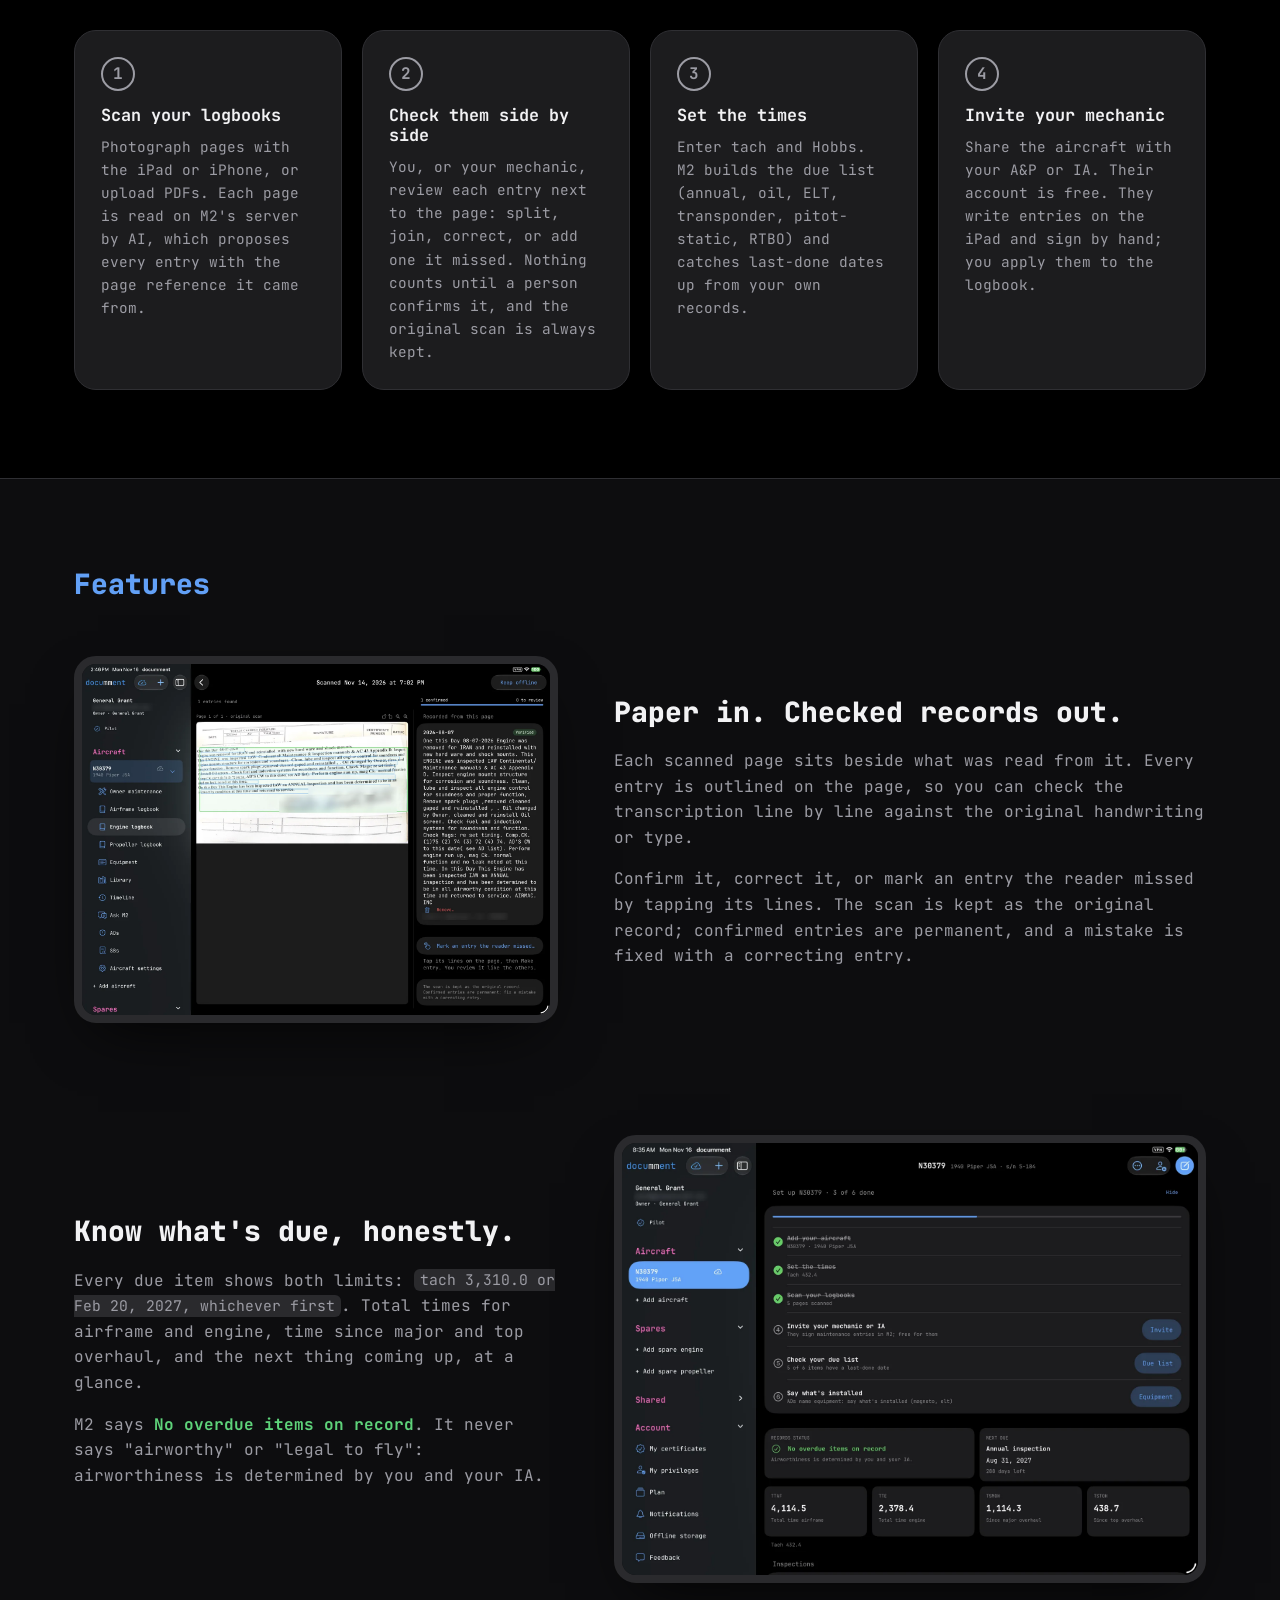
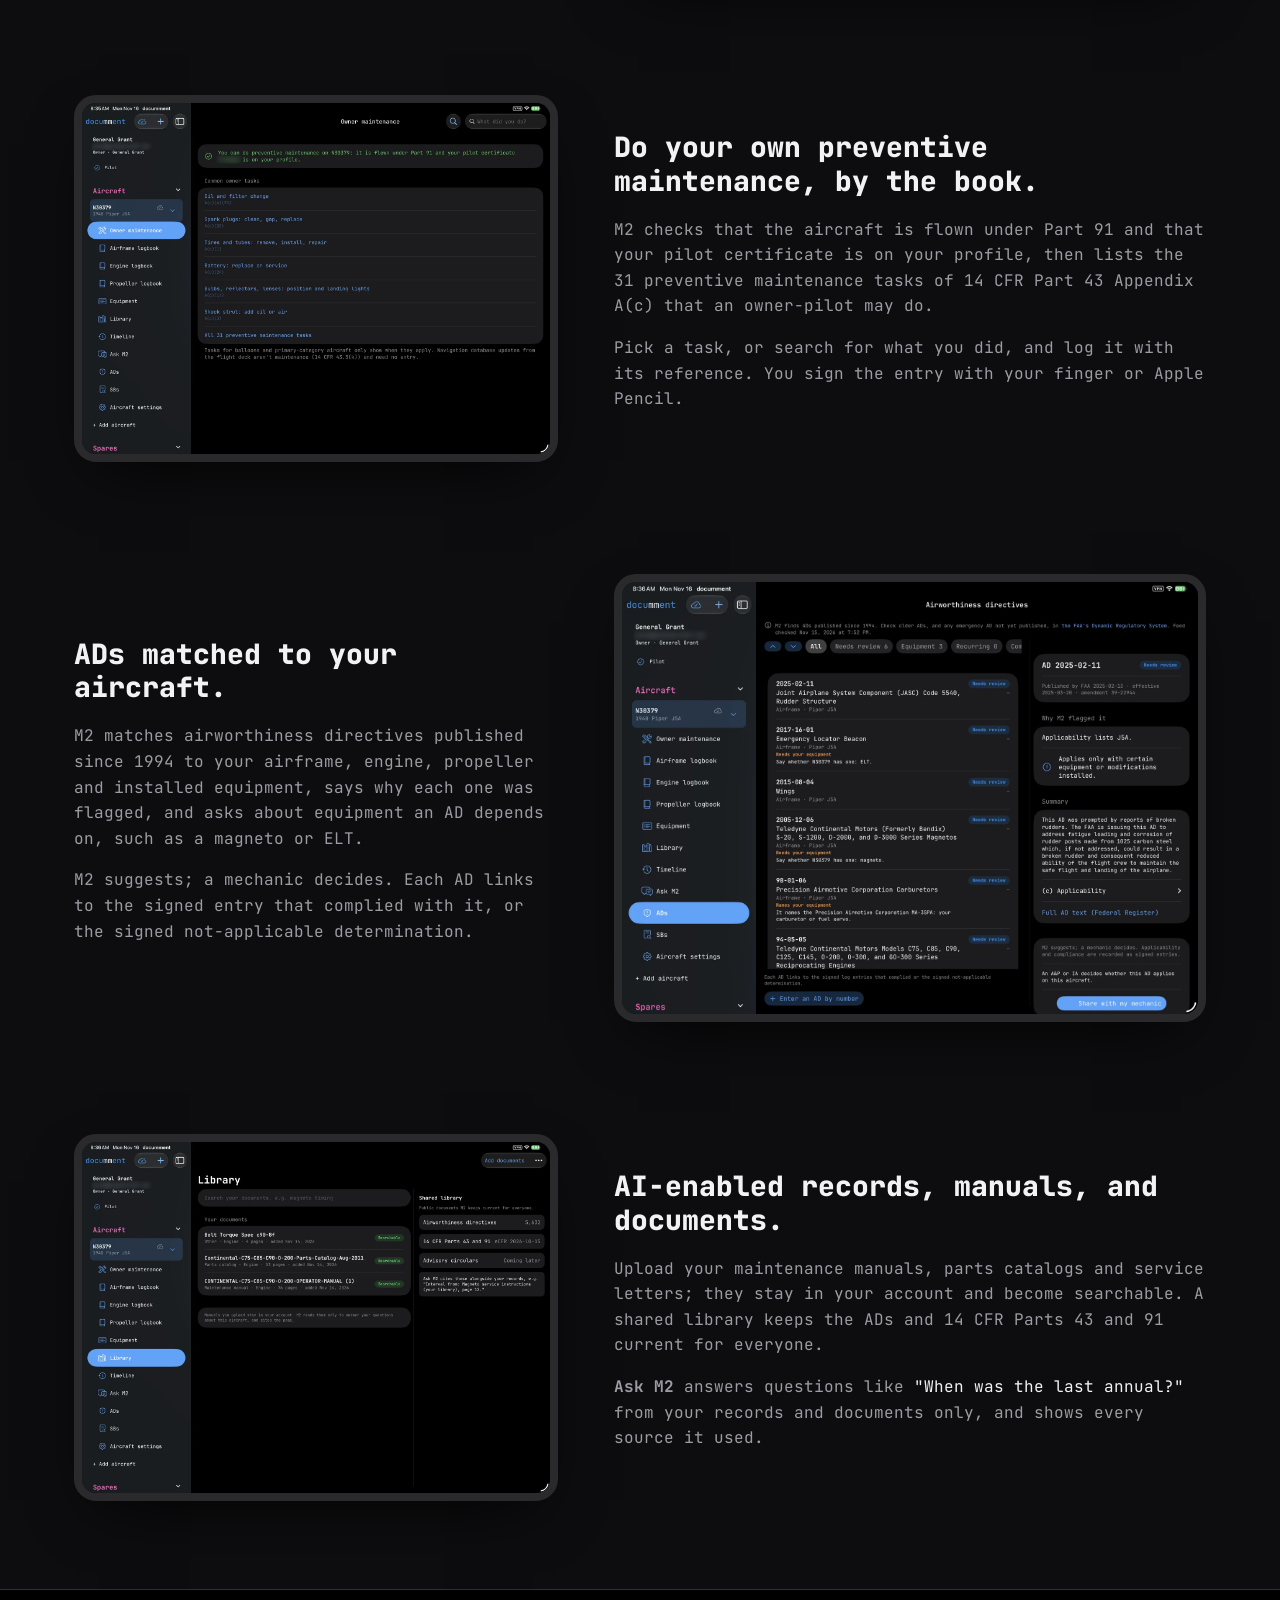
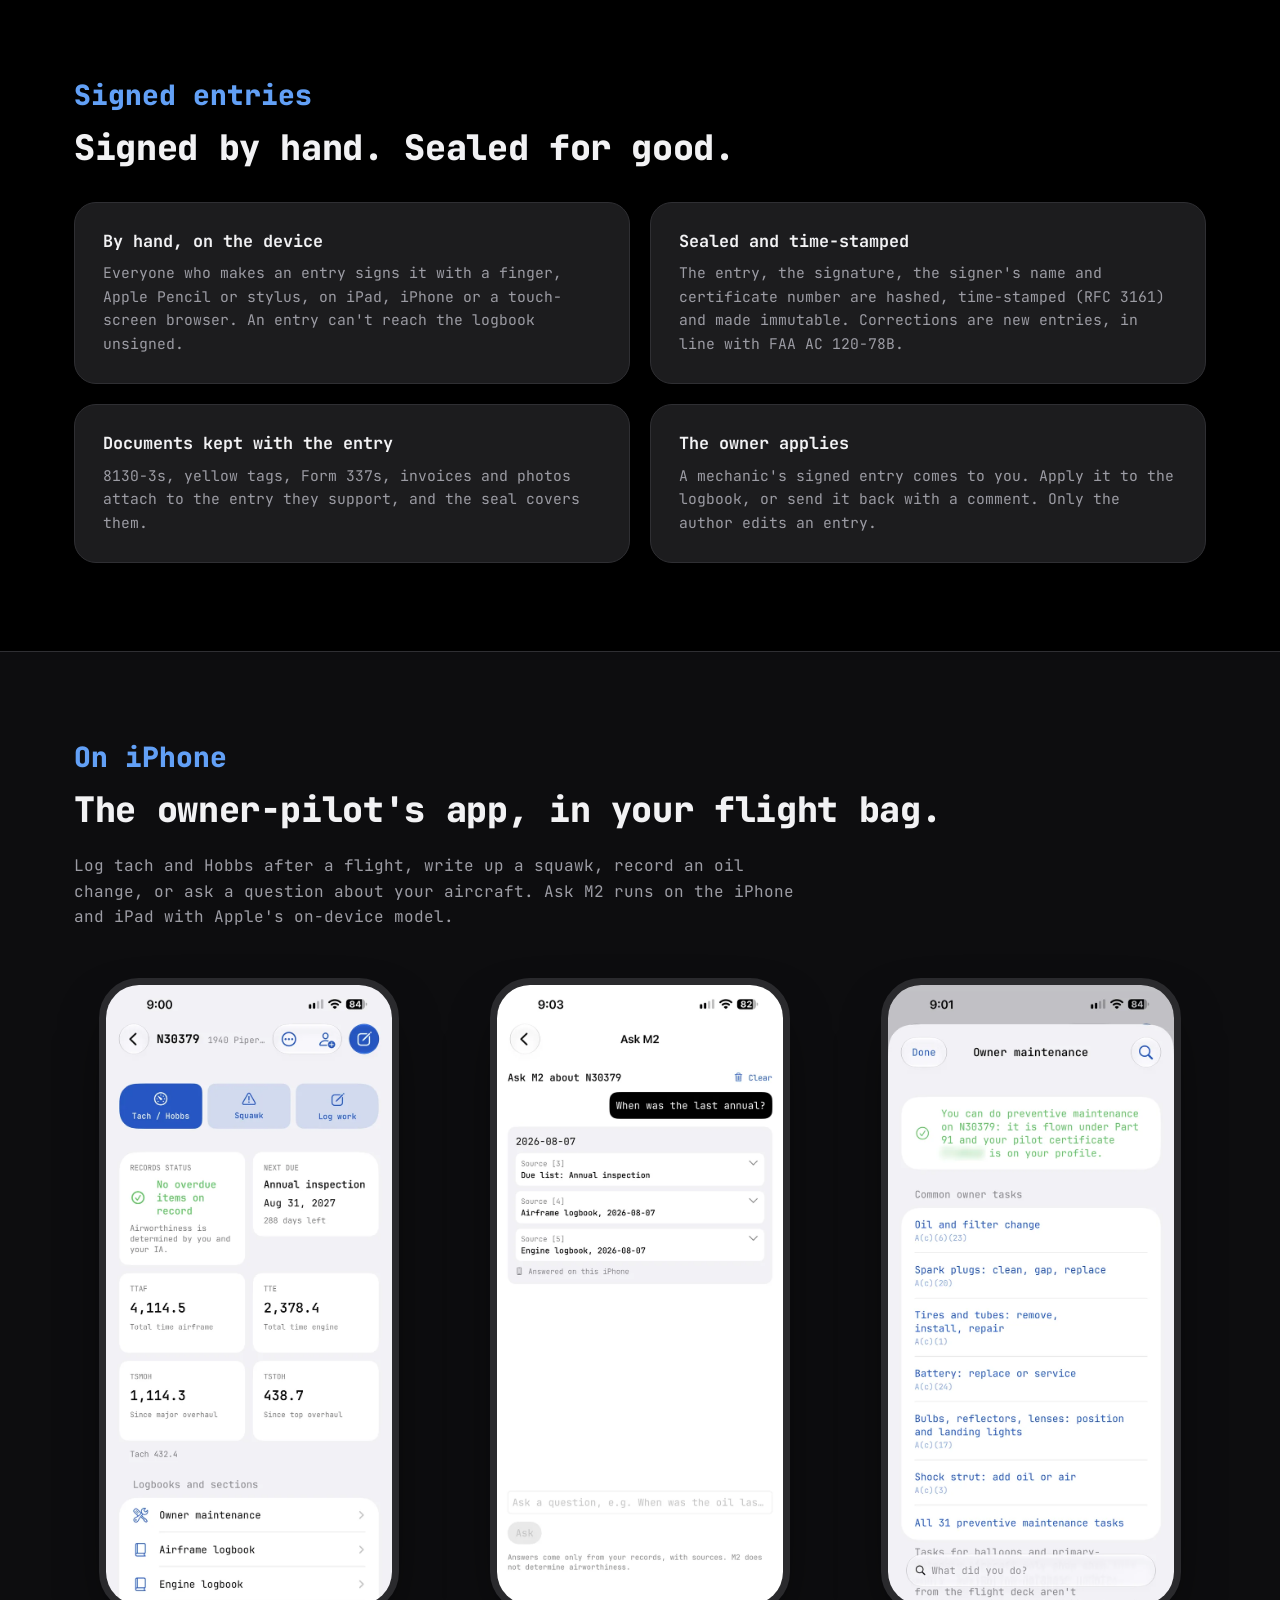
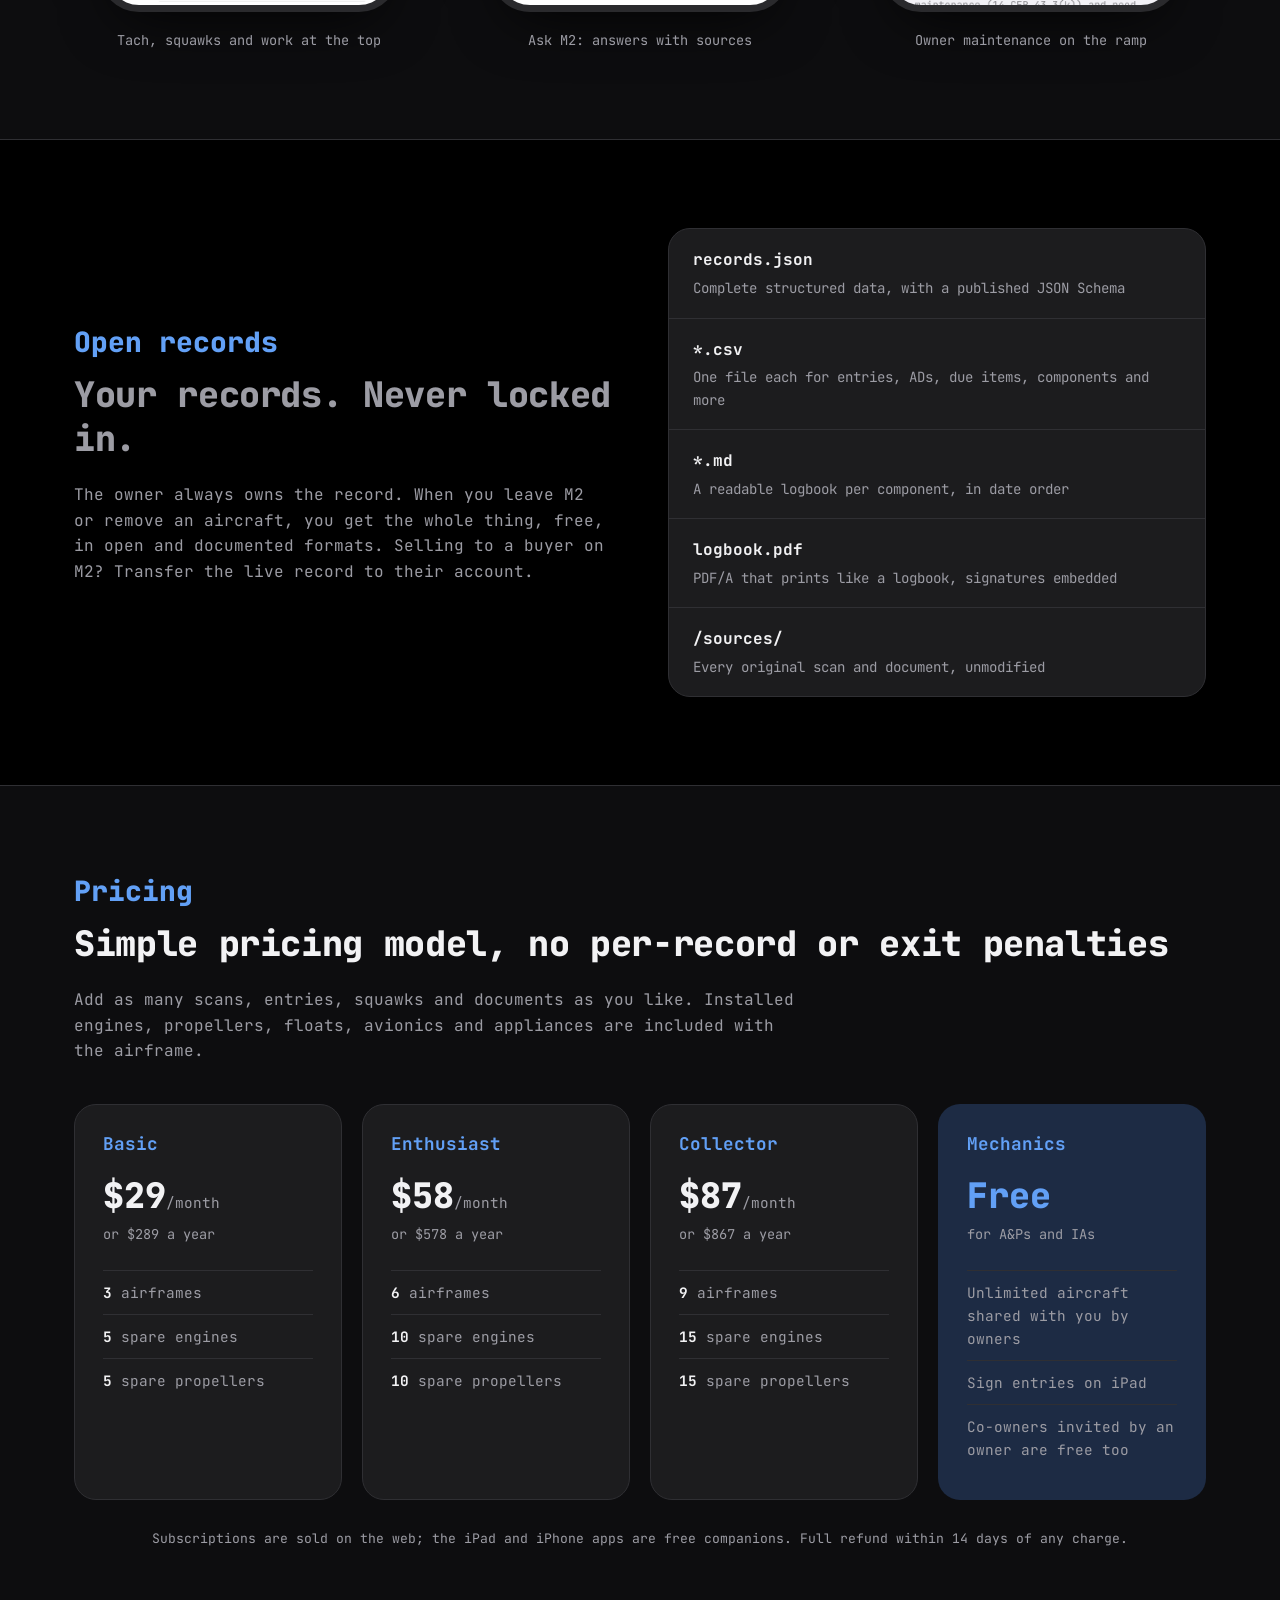
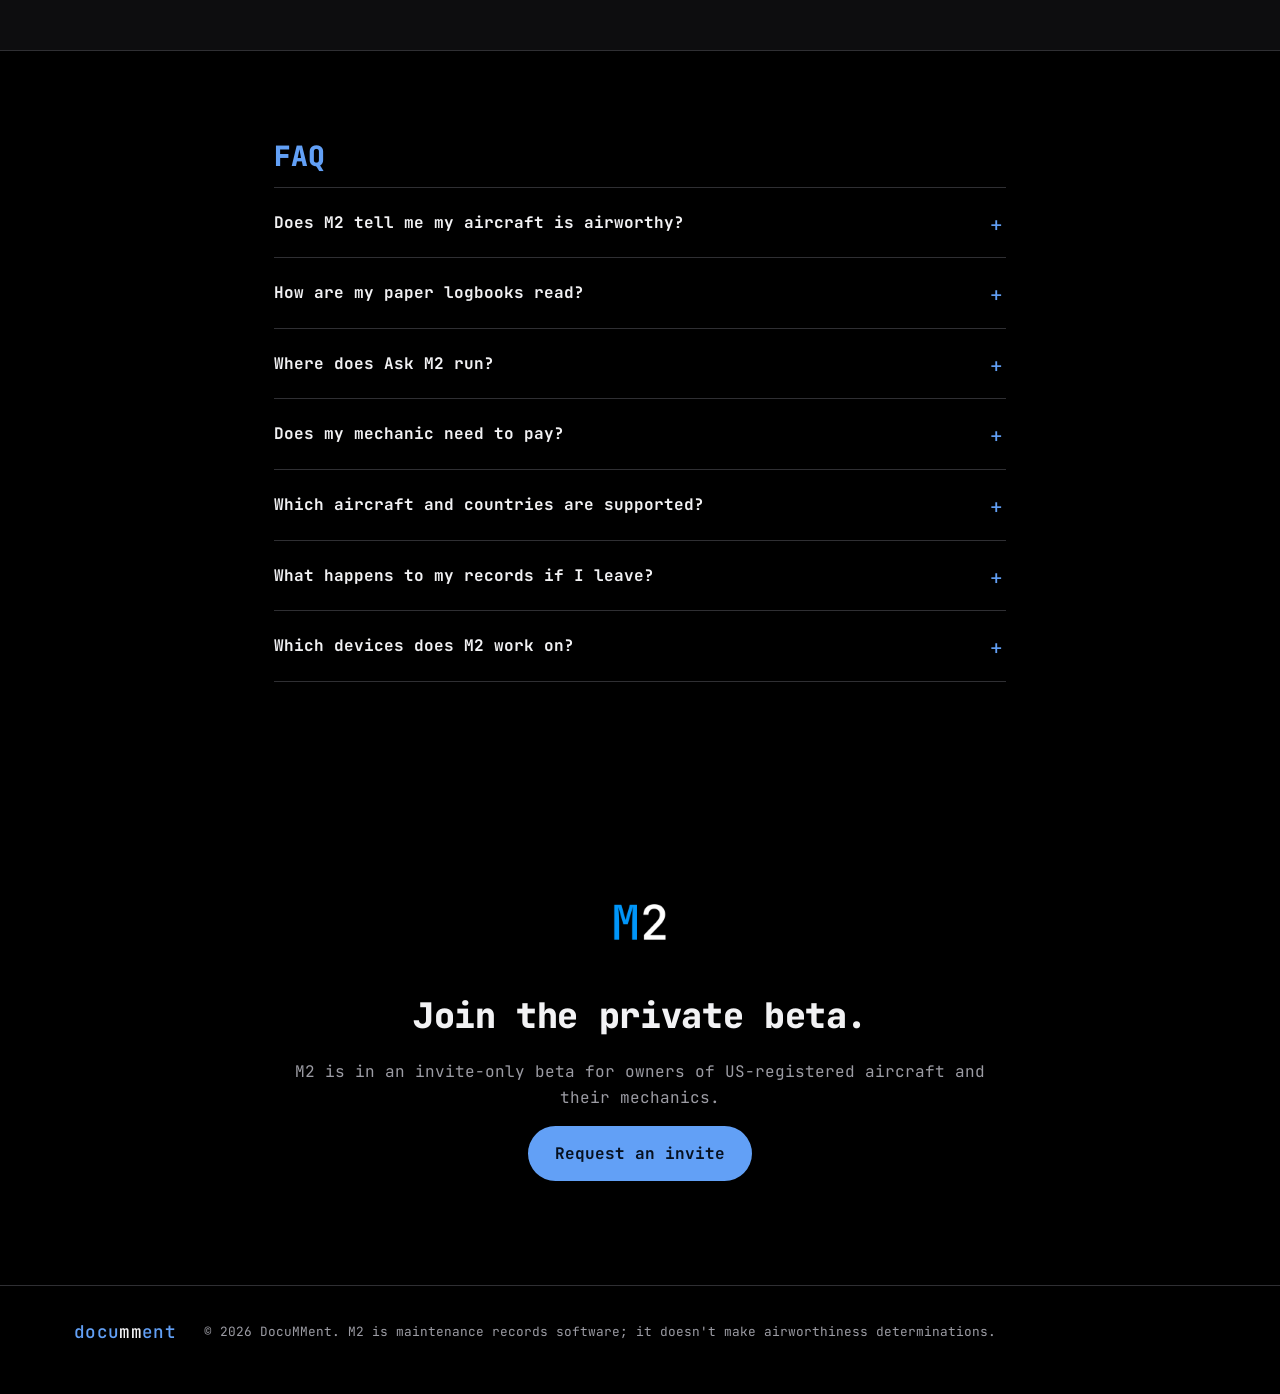
==== commit bf00fa32: "Revise beta hero paragraph and Sticky notes copy Co-Authored-By: Claude Opus 5.5 <noreply@anthropic." ====
--- a/beta/index.html
+++ b/beta/index.html
@@ -42,7 +42,7 @@
     <div class="wrap hero-grid">
       <div class="hero-copy">
         <h1>The AI-enabled digital-twin and electronic logbook solution for aircraft owners and their mechanics.</h1>
-        <p class="lede">M2 turns decades of paper logbooks into a structured, searchable record, keeps your due list current from tach and Hobbs, and lets your mechanic sign entries on a tablet or phone.</p>
+        <p class="lede">My Maintenance ‘M2’ by documment can be ready in 10 minutes. Protect decades of paper logbooks while turning them into a structured, searchable digital record. Protect your aircraft investment with M2 digital logbooks and have assurance with documment’s comprehensive ‘return-to-paper’ exports should you cancel your service.</p>
         <div class="hero-actions">
           <a class="btn" href="mailto:hello@documment.com?subject=M2%20private%20beta">Request a beta invite</a>
           <a class="btn btn-ghost" href="#how">See how it works</a>
@@ -67,7 +67,7 @@
         </div>
         <div>
           <p class="big">Sticky notes</p>
-          <p>Oil changes, the annual, ELT, transponder and pitot-static checks tracked in a spreadsheet, or in the shop's memory.</p>
+          <p>From squawks to owner maintenance spanning oil changes to replaced upholstery, it’s all logged in real time conveniently from your phone, tablet, or a browser.</p>
         </div>
         <div>
           <p class="big">Lock-in</p>
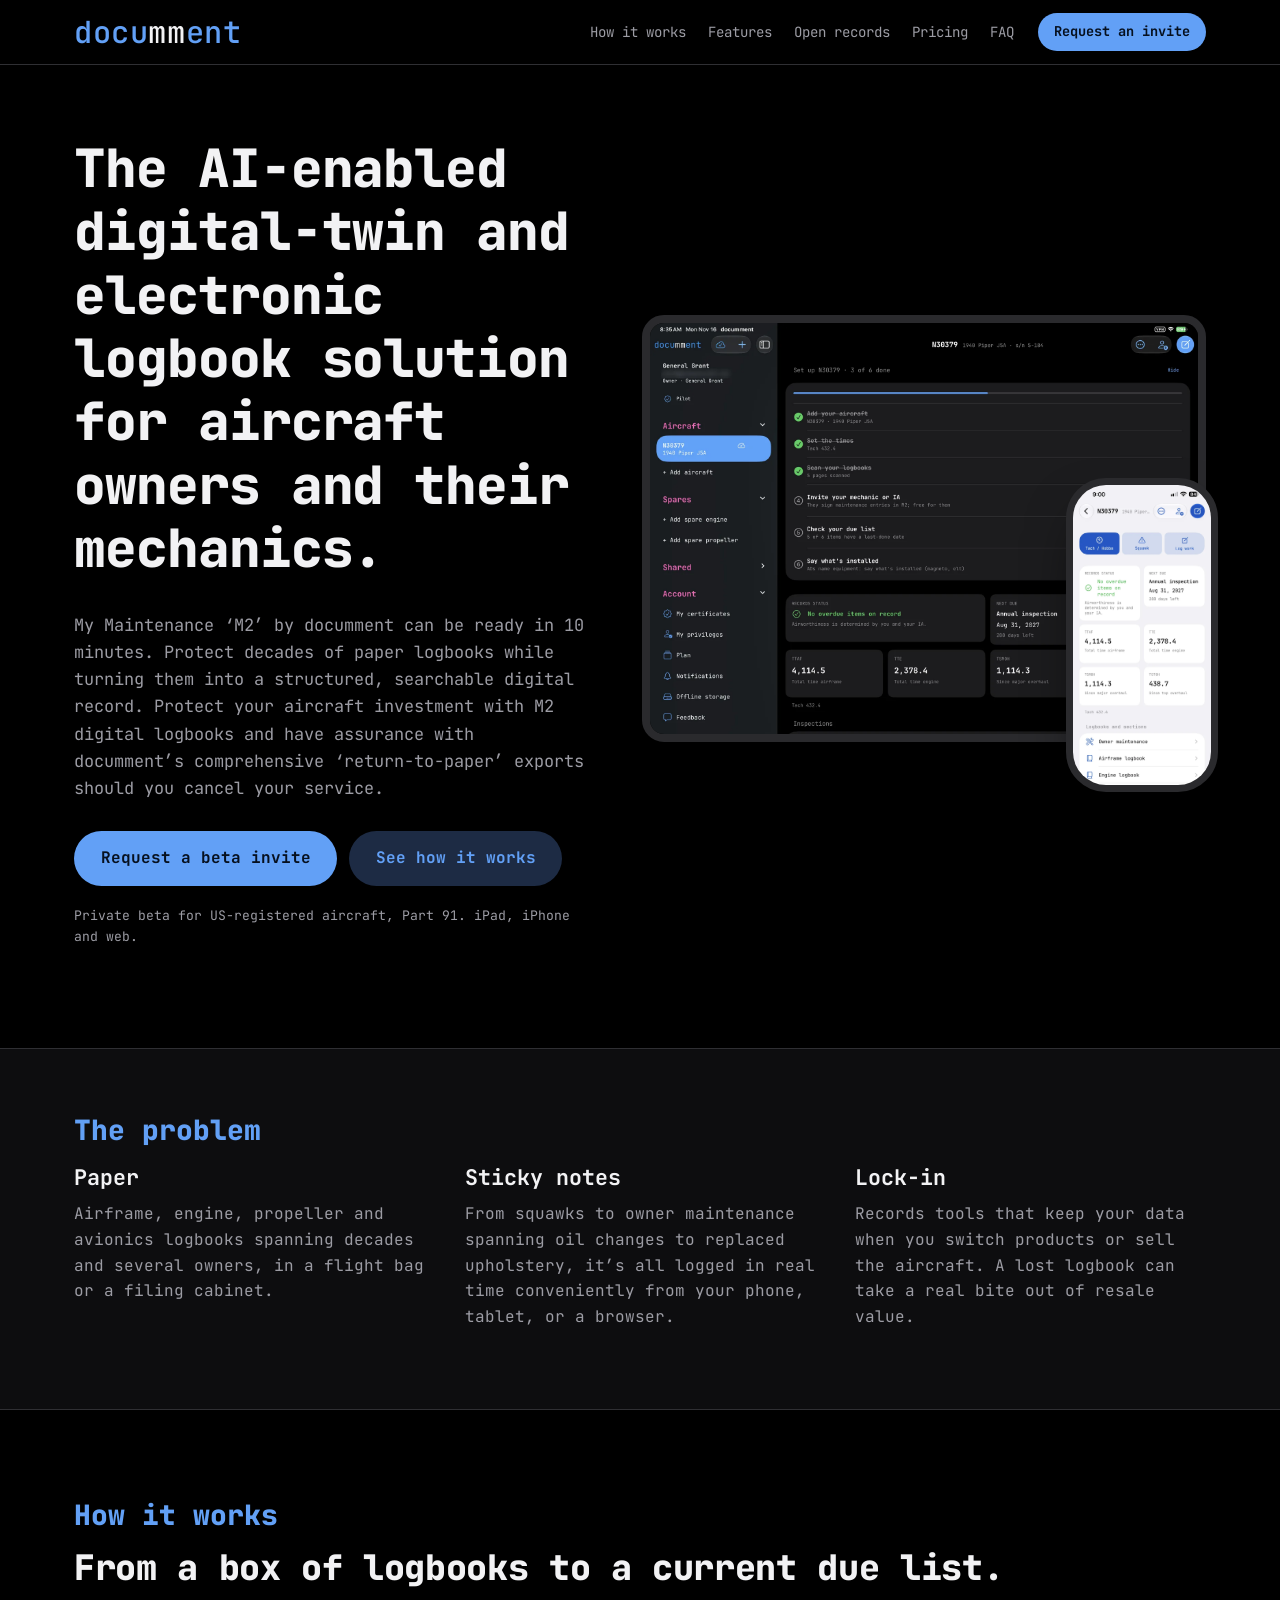
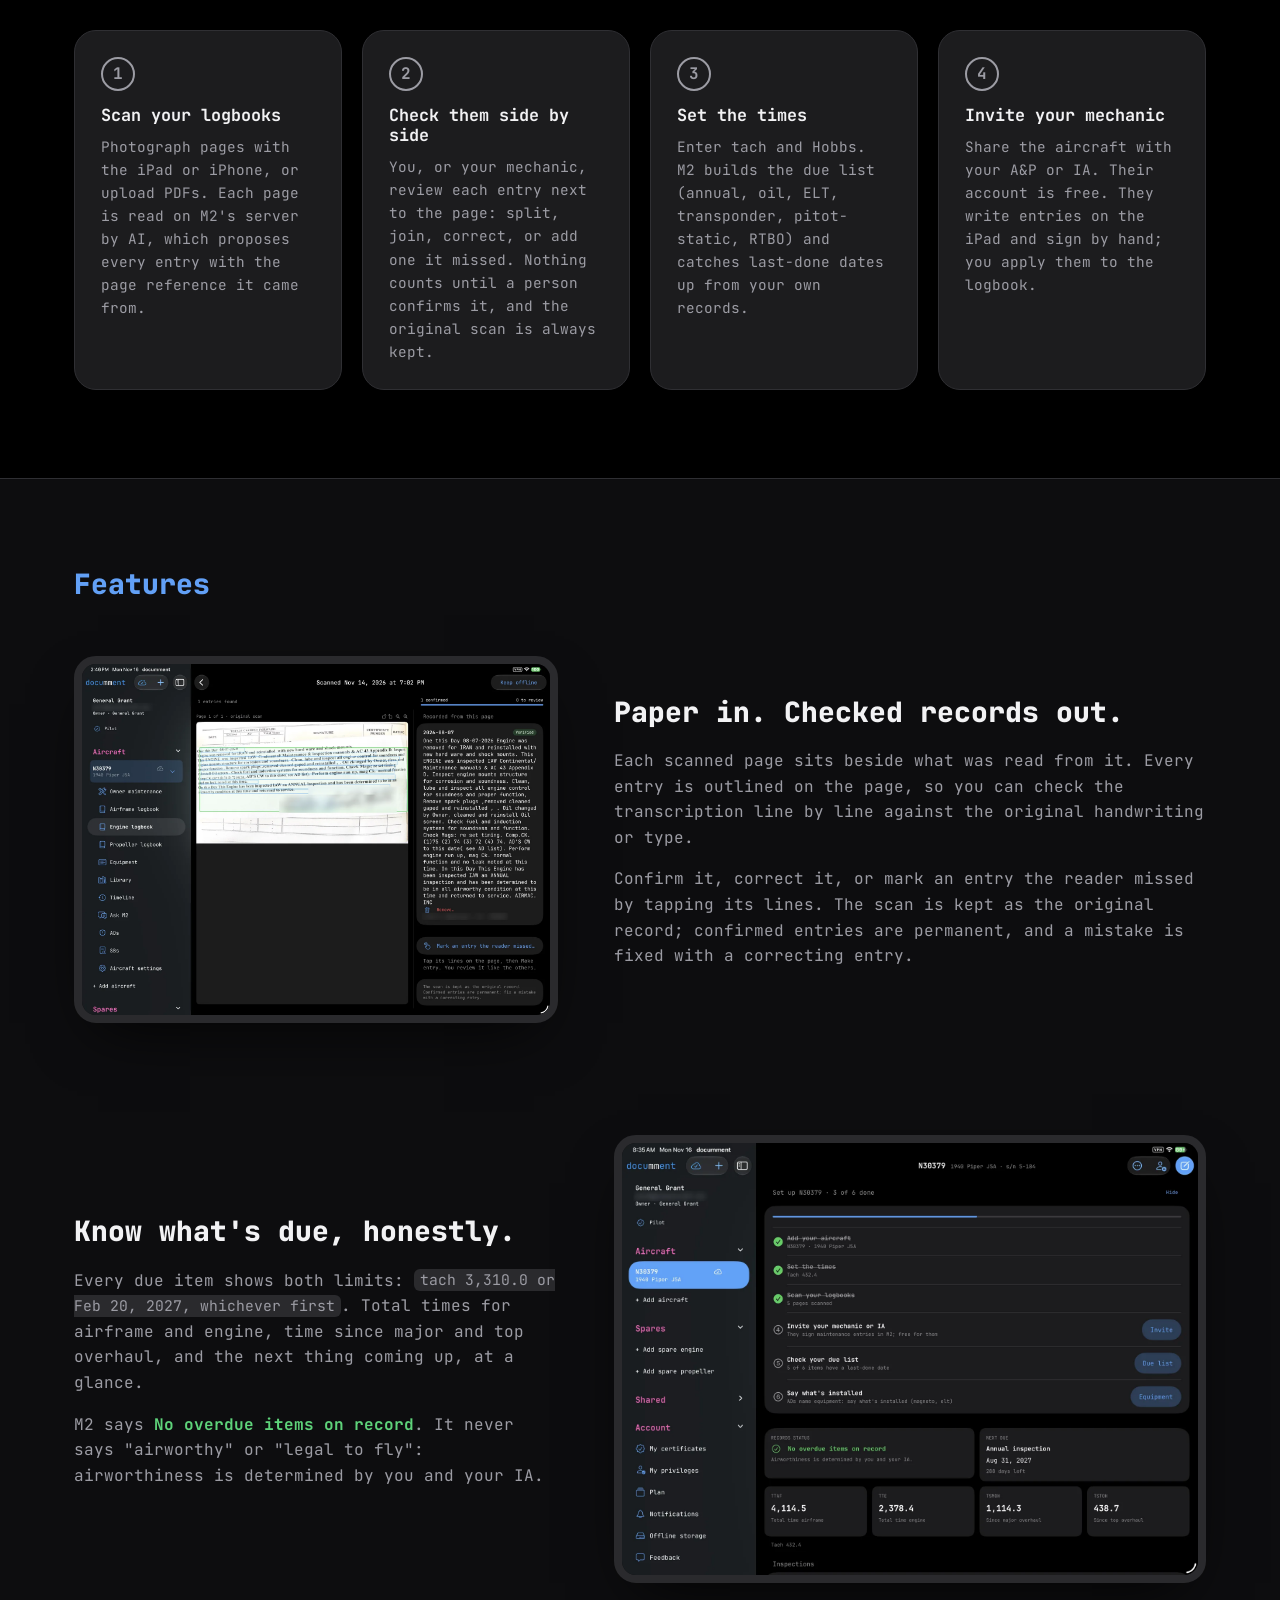
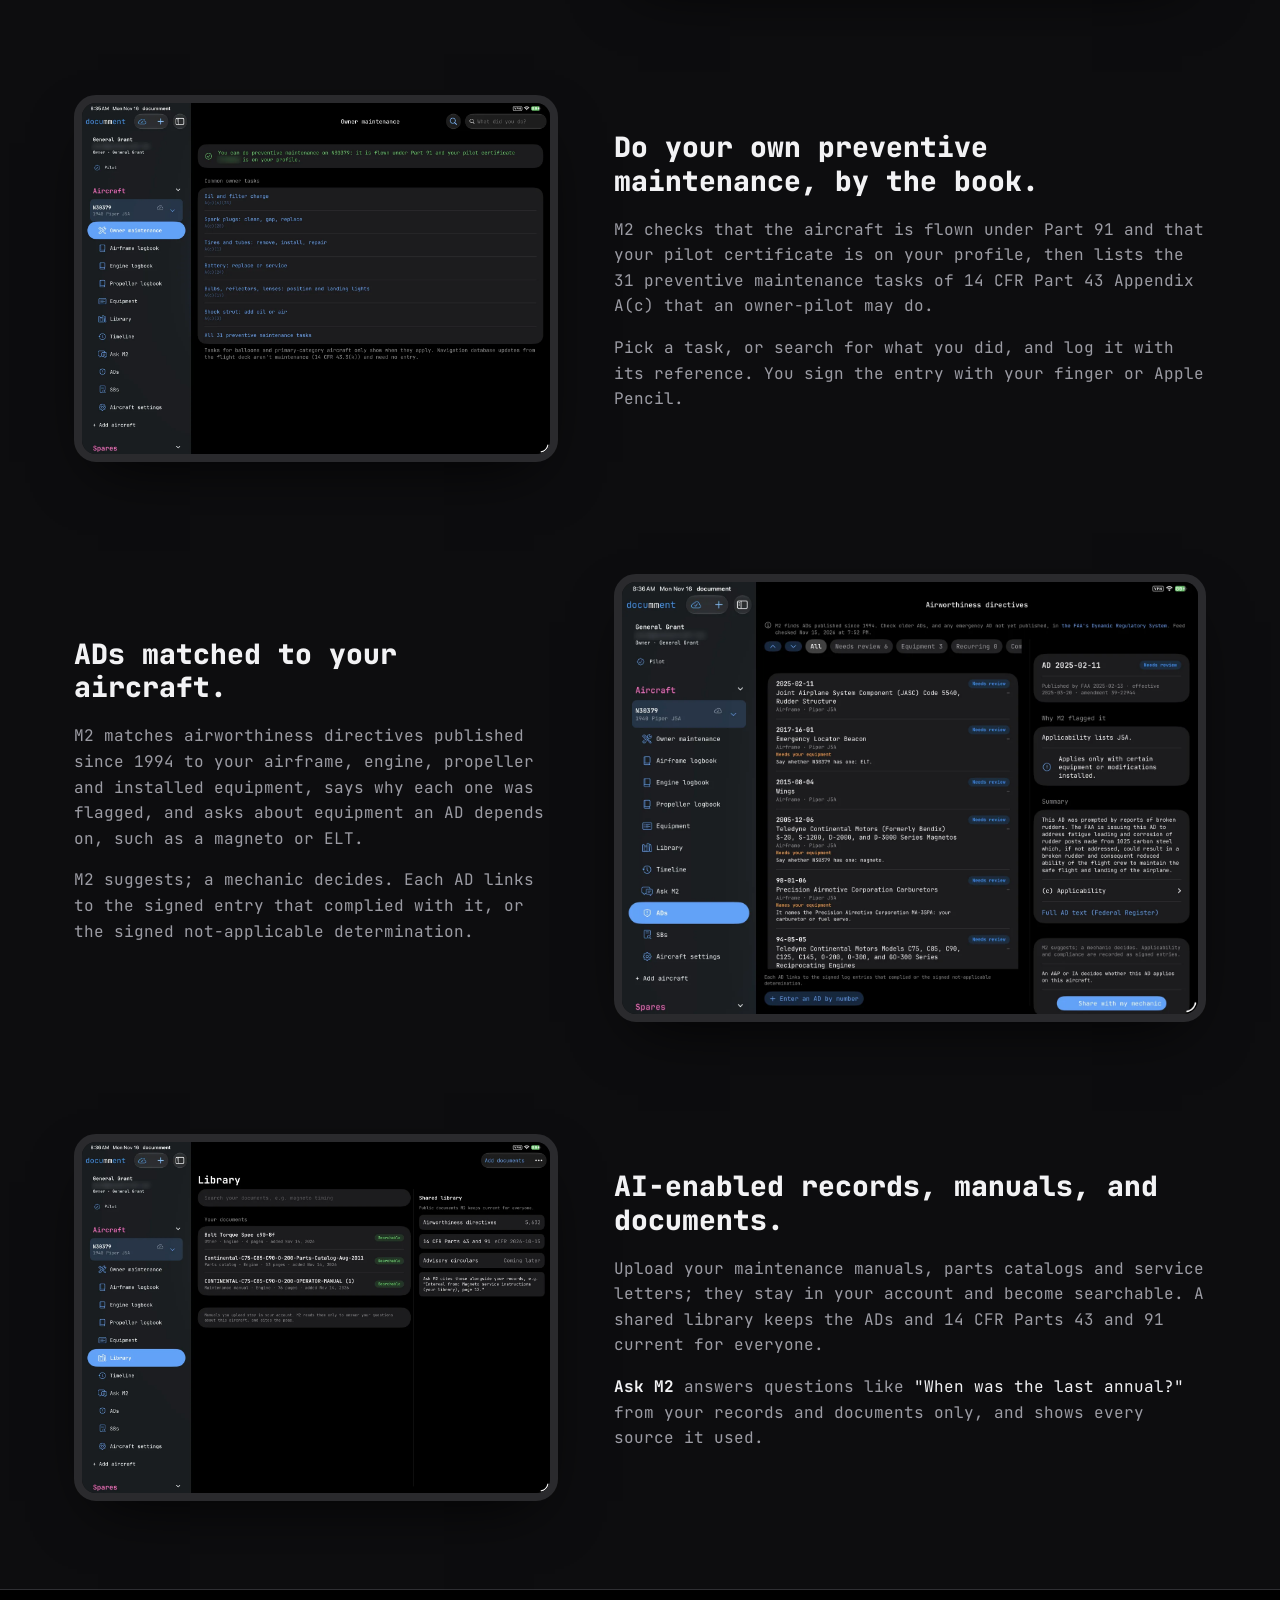
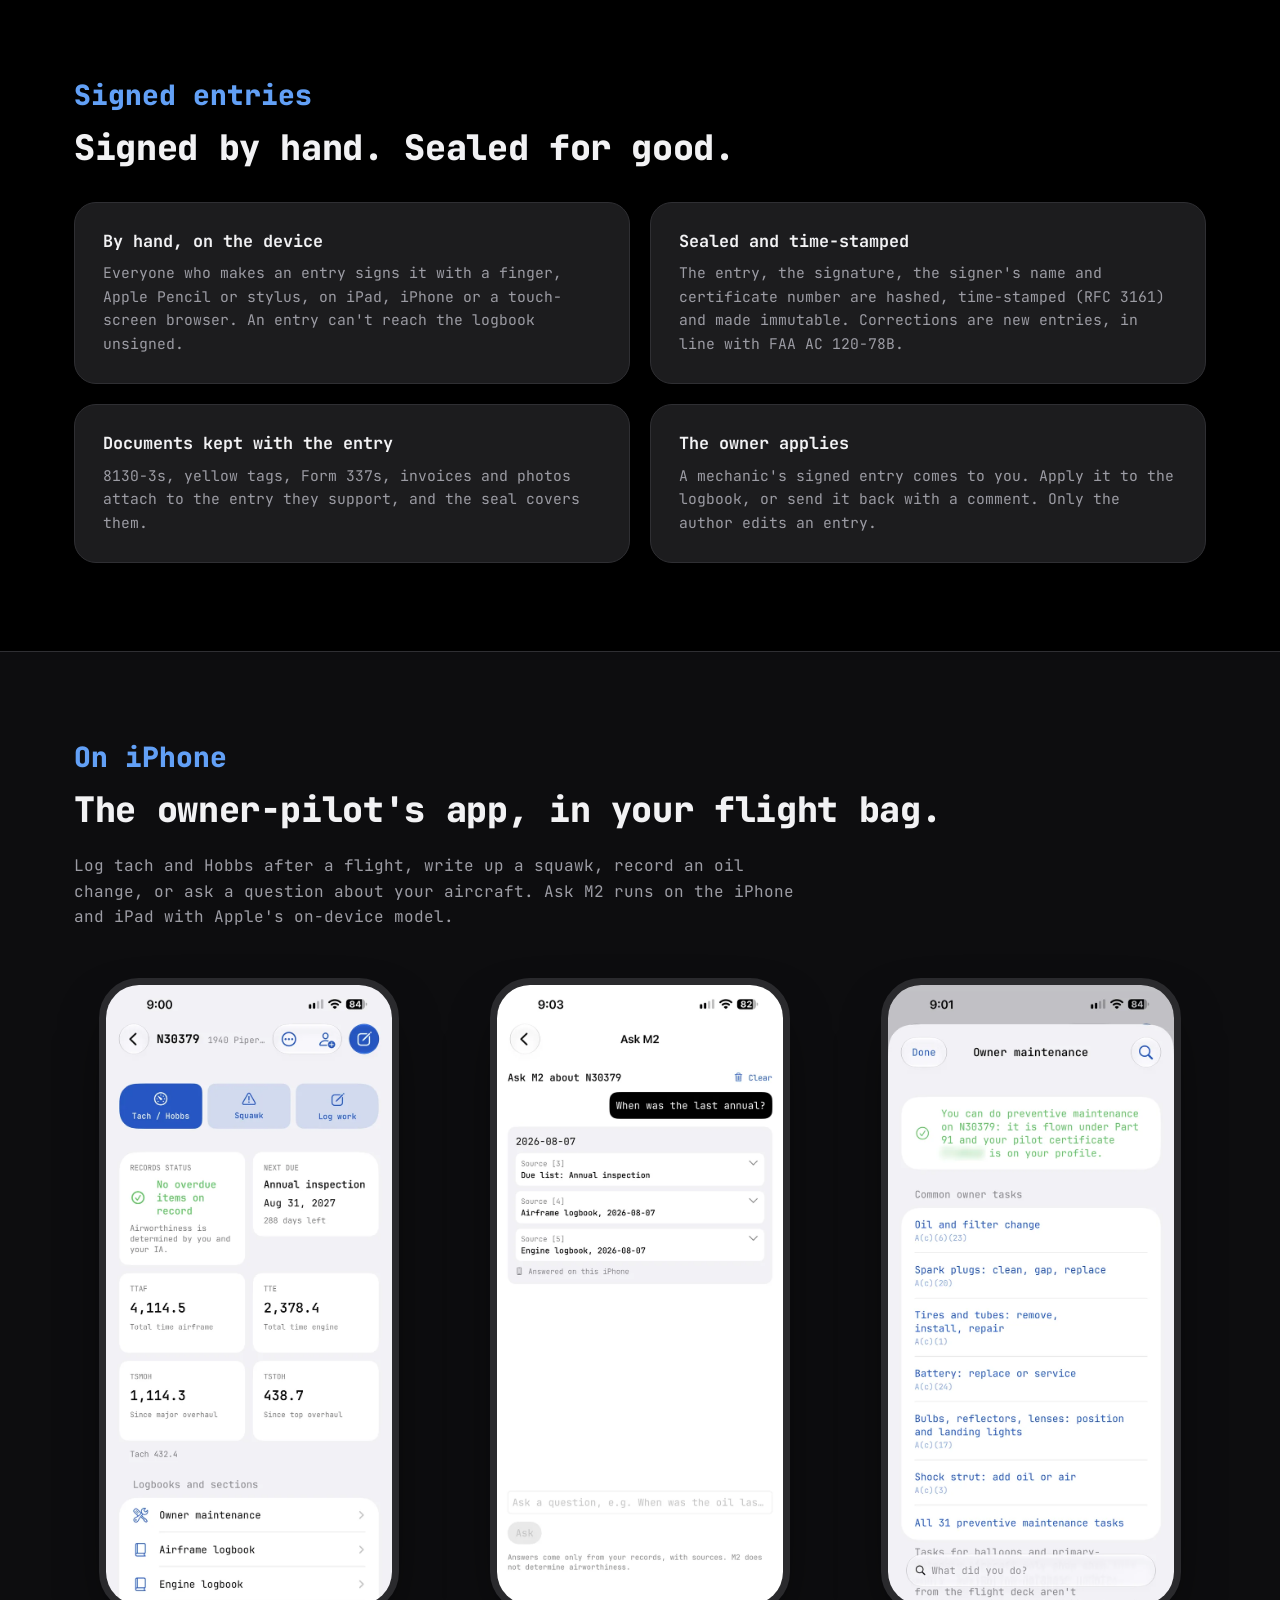
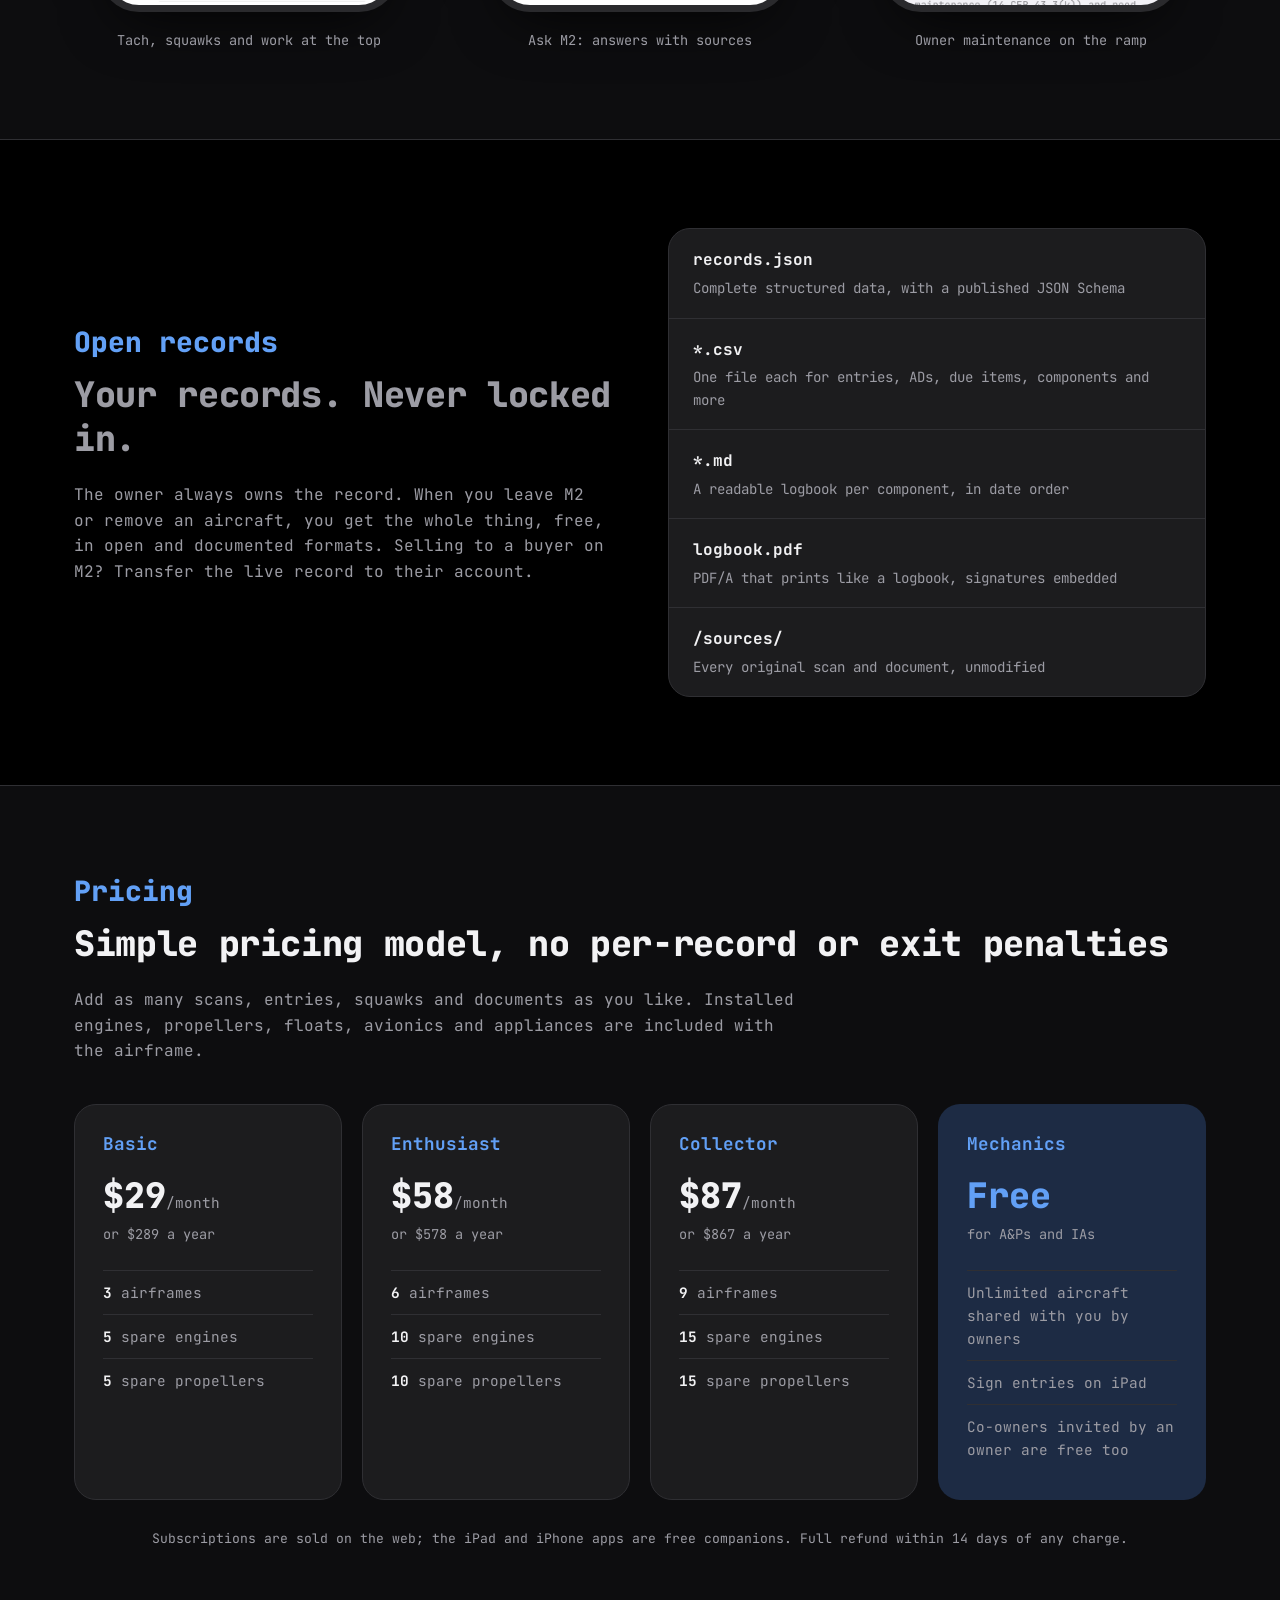
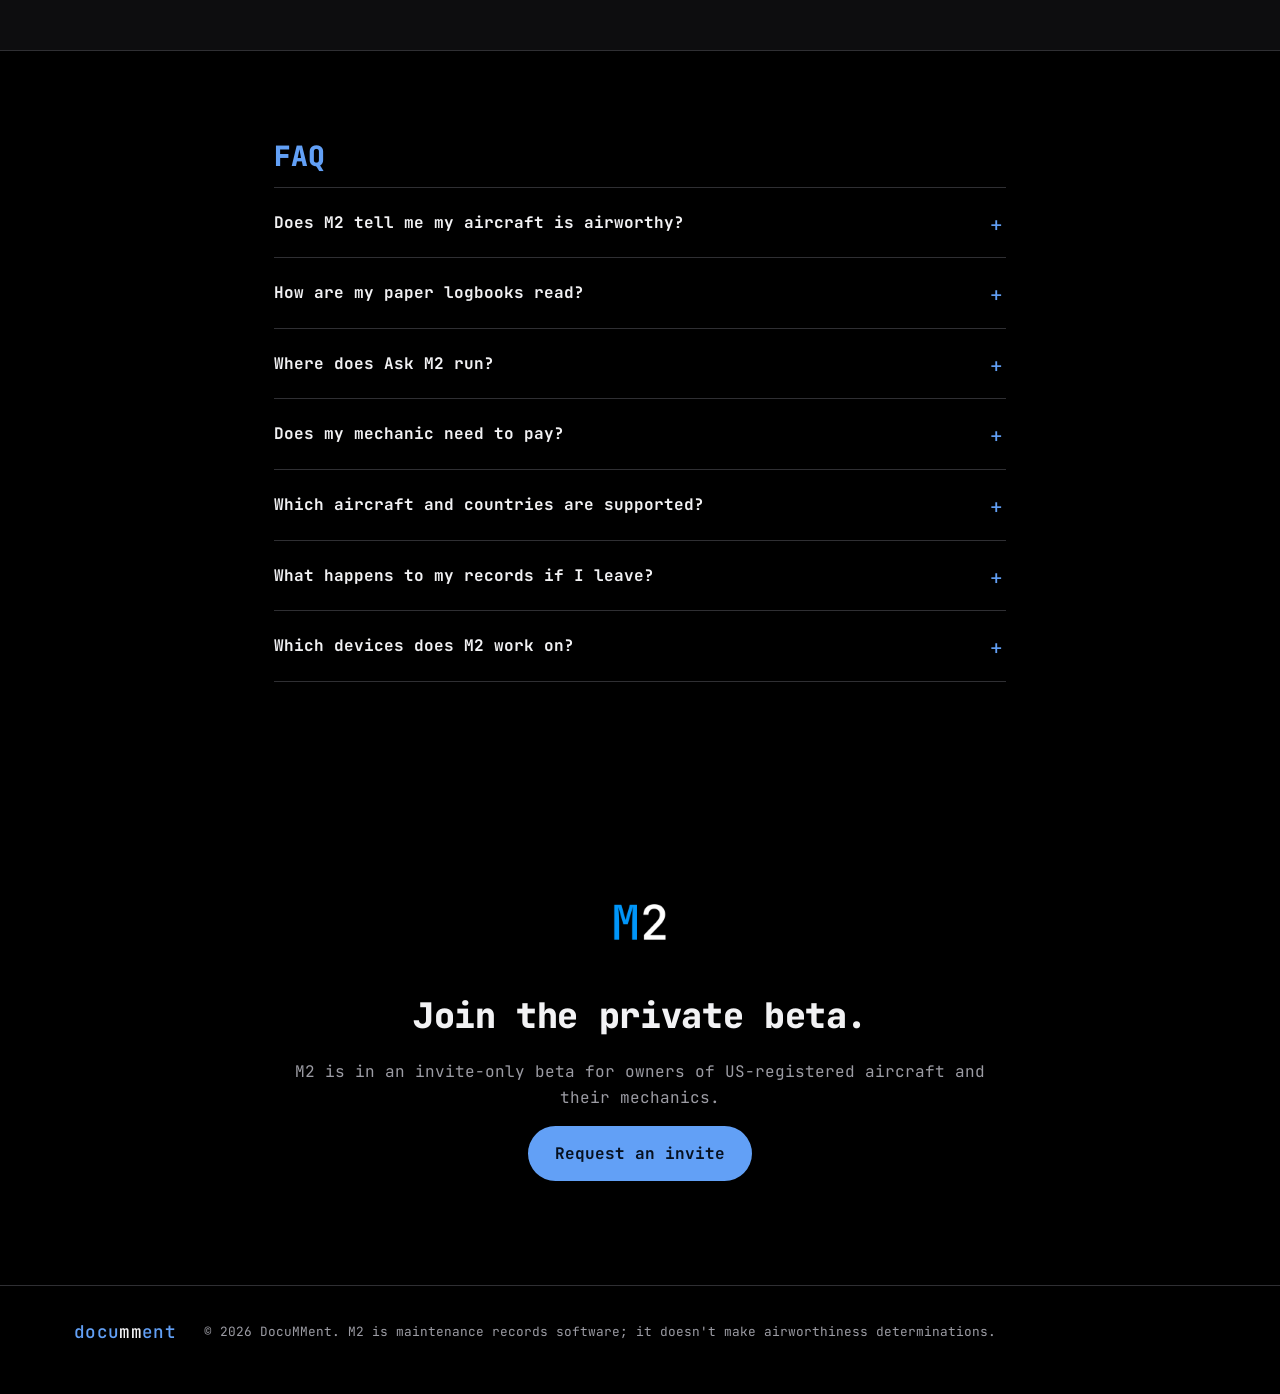
==== commit 988505af: "Make bold feature text white so Ask M2 stands out Co-Authored-By: Claude Opus 5.5 <noreply@anthropic" ====
--- a/beta/index.html
+++ b/beta/index.html
@@ -17,7 +17,7 @@
   <link rel="preconnect" href="https://fonts.googleapis.com">
   <link rel="preconnect" href="https://fonts.gstatic.com" crossorigin>
   <link href="https://fonts.googleapis.com/css2?family=JetBrains+Mono:wght@400;500;700;800&display=swap" rel="stylesheet">
-  <link rel="stylesheet" href="../styles.css?v=2">
+  <link rel="stylesheet" href="../styles.css?v=3">
 </head>
 <body>
 
--- a/styles.css
+++ b/styles.css
@@ -140,6 +140,7 @@
 .feature.reverse .feature-copy { order: 2; }
 .feature h3 { font-size: clamp(1.3rem, 2.4vw, 1.75rem); font-weight: 800; margin-bottom: 0.7em; }
 .feature p { color: var(--muted); }
+.feature strong { color: var(--text); font-weight: 700; }
 .feature strong.ok { color: var(--green); font-weight: 700; }
 .feature em { color: var(--text); font-style: normal; }
 
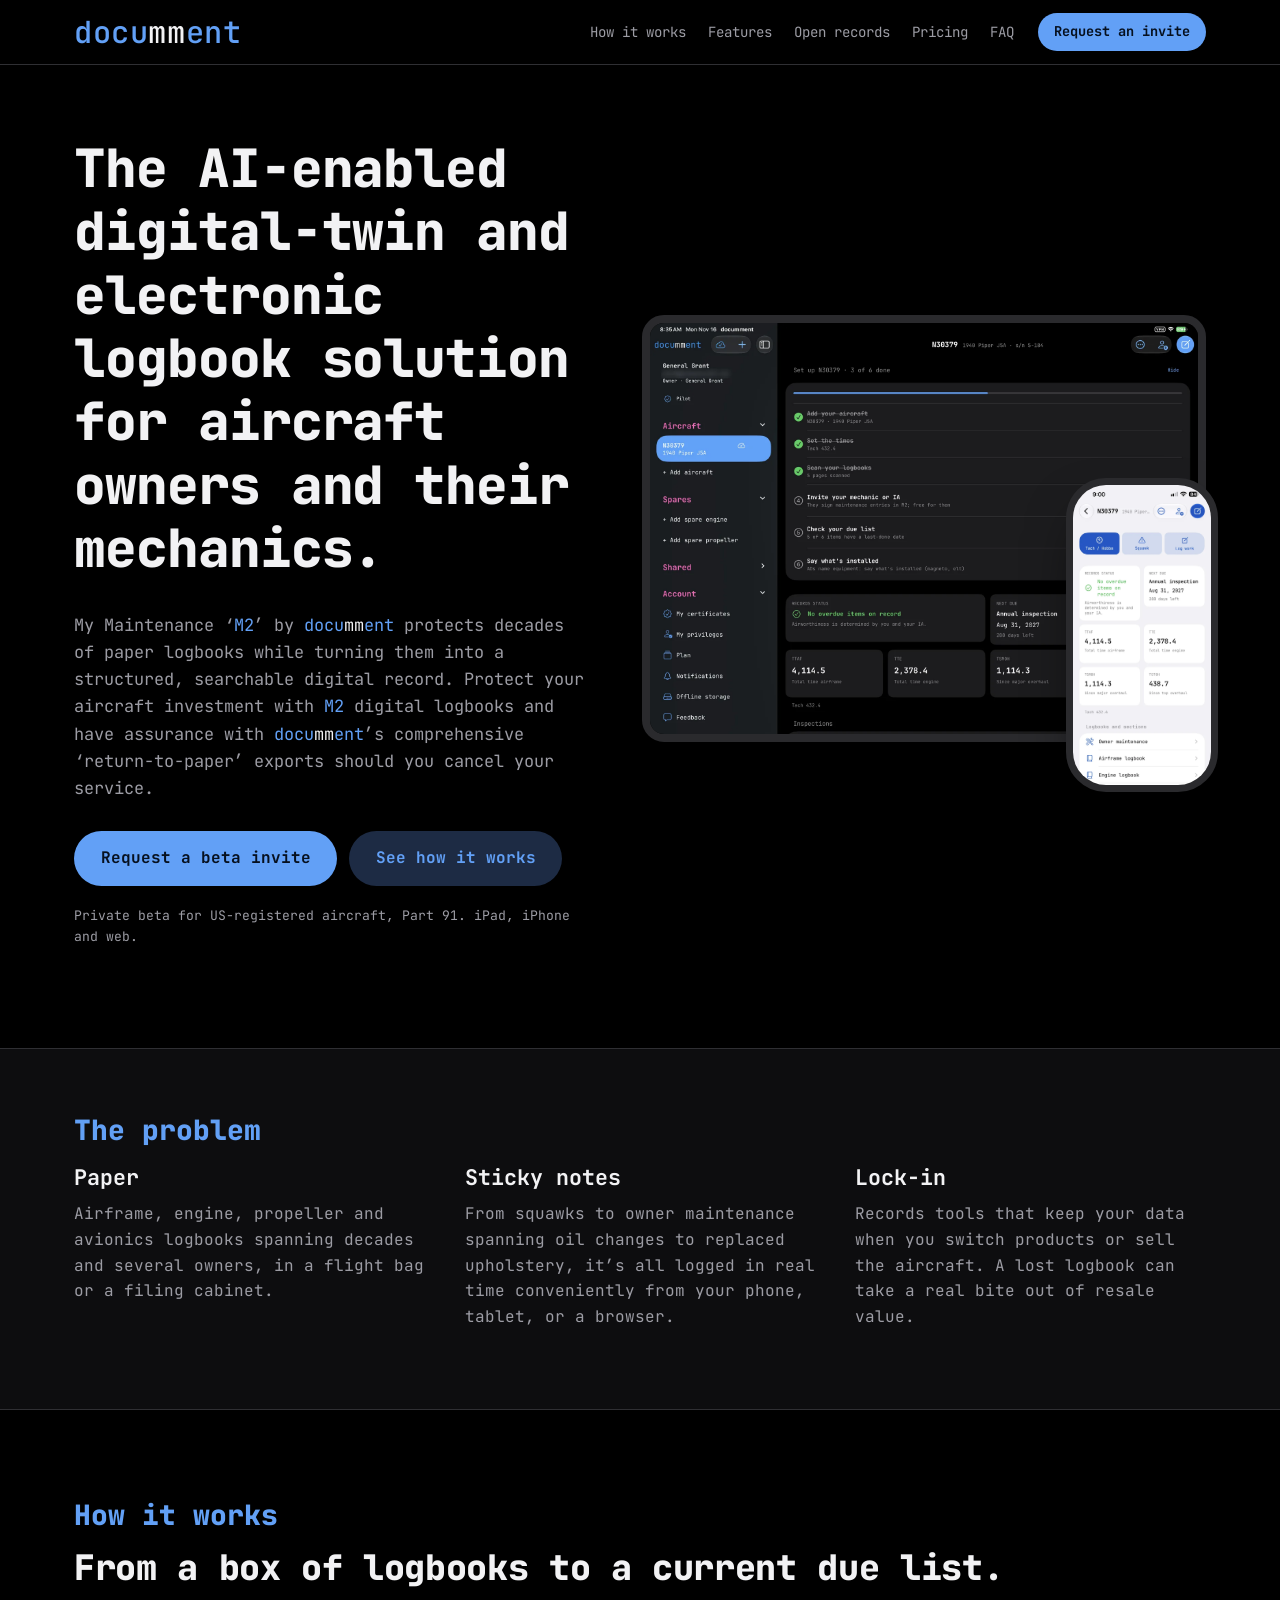
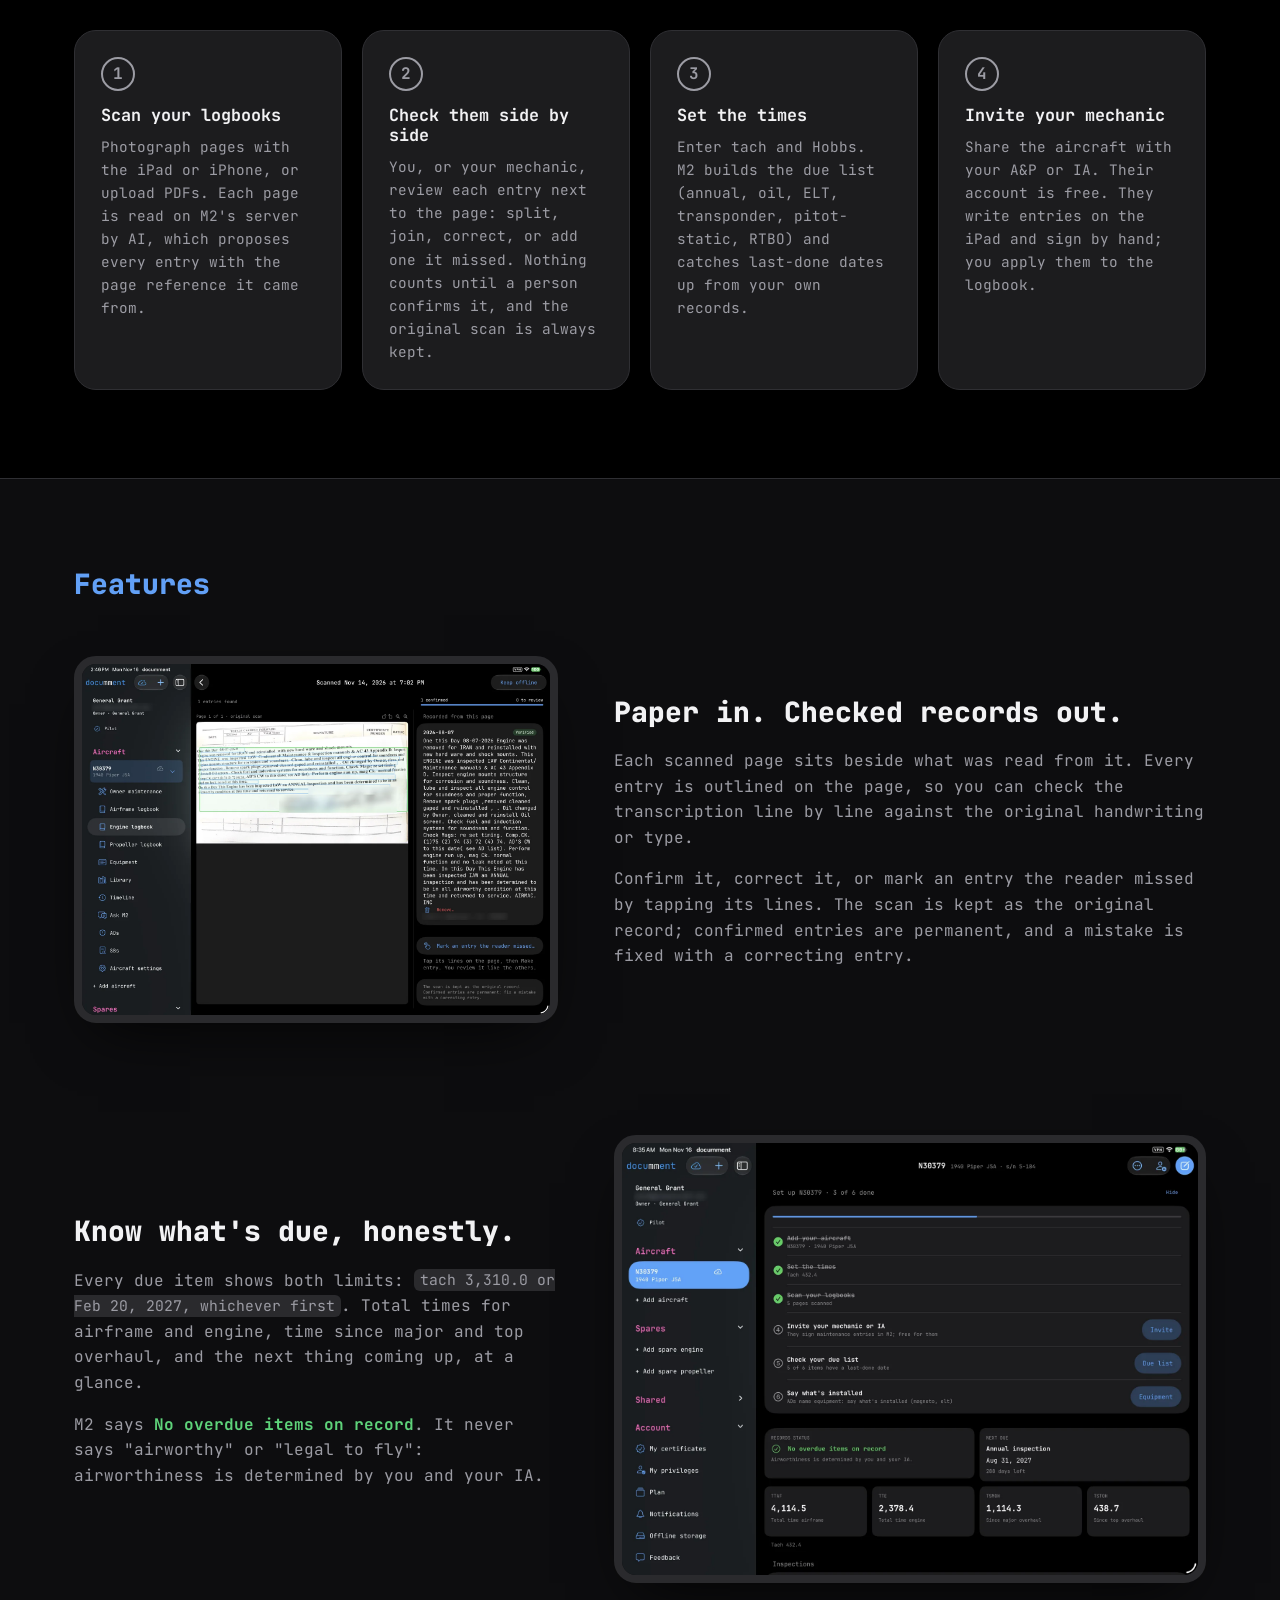
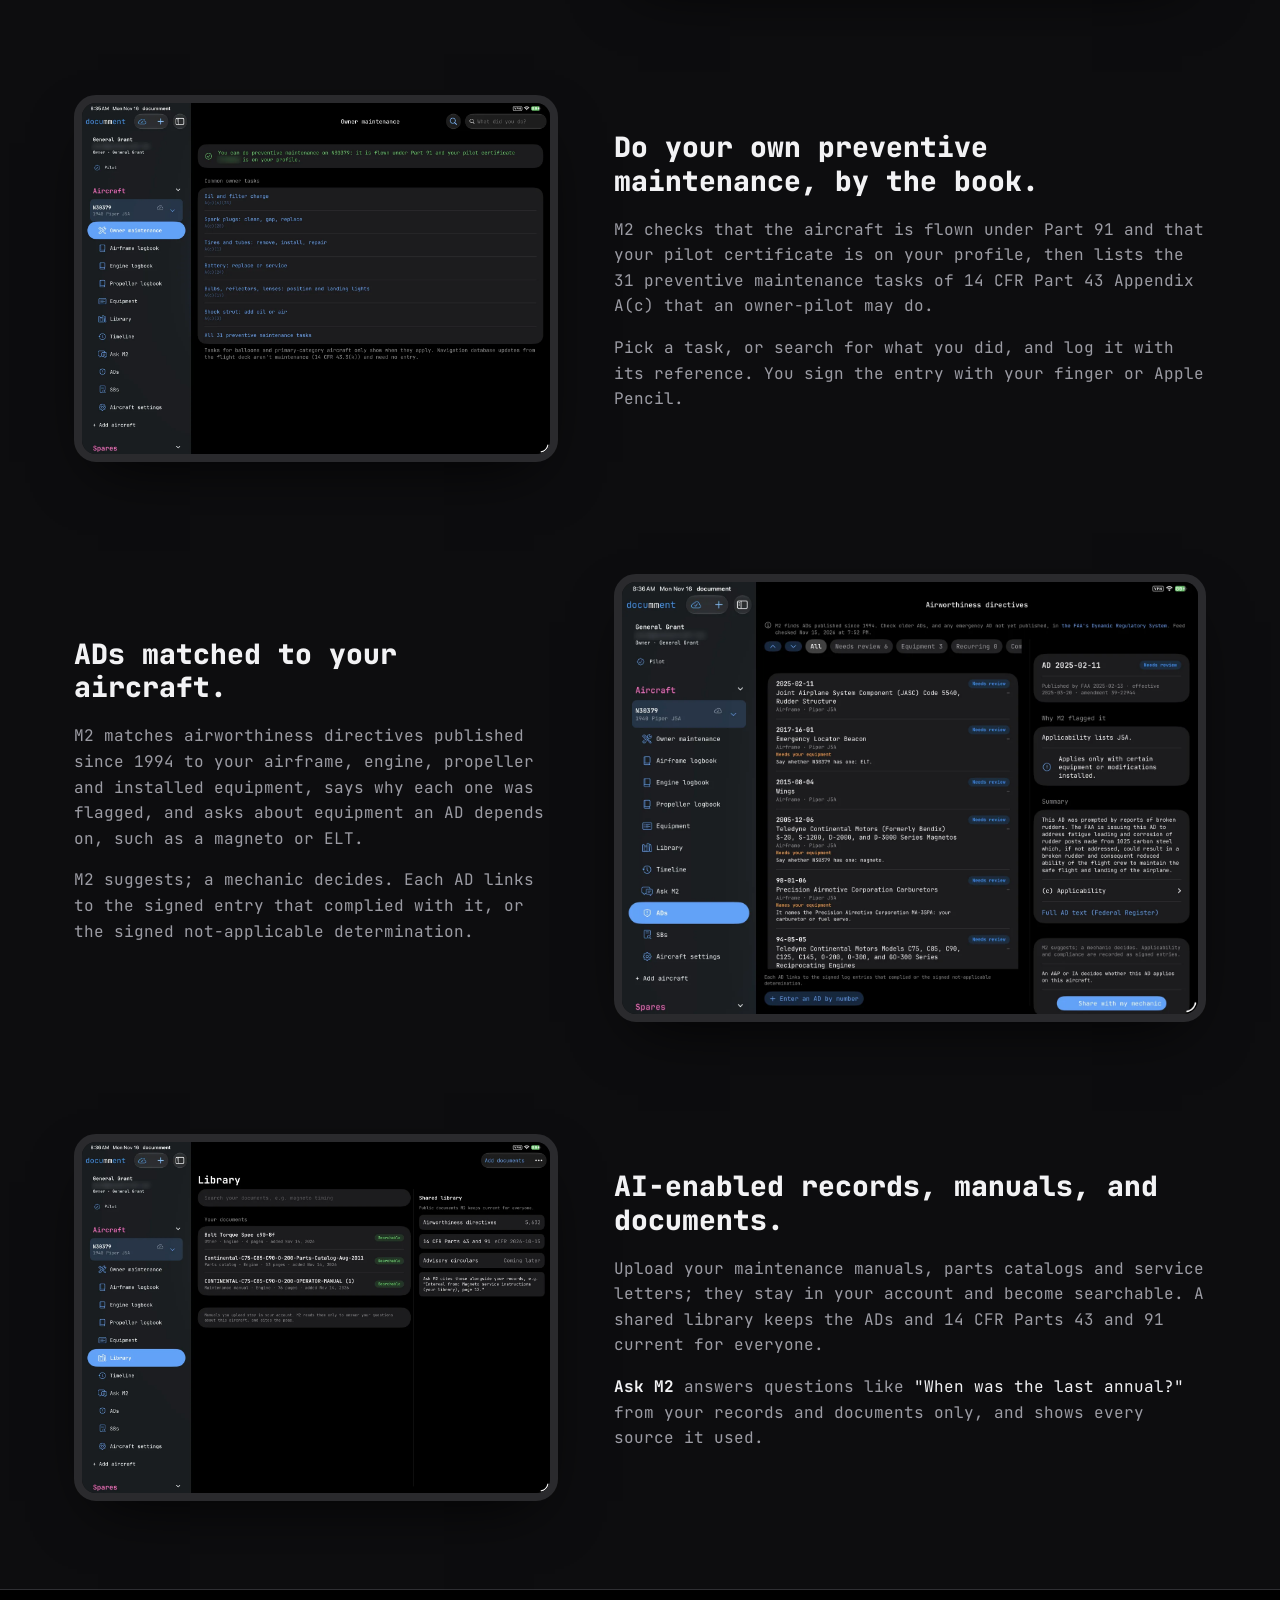
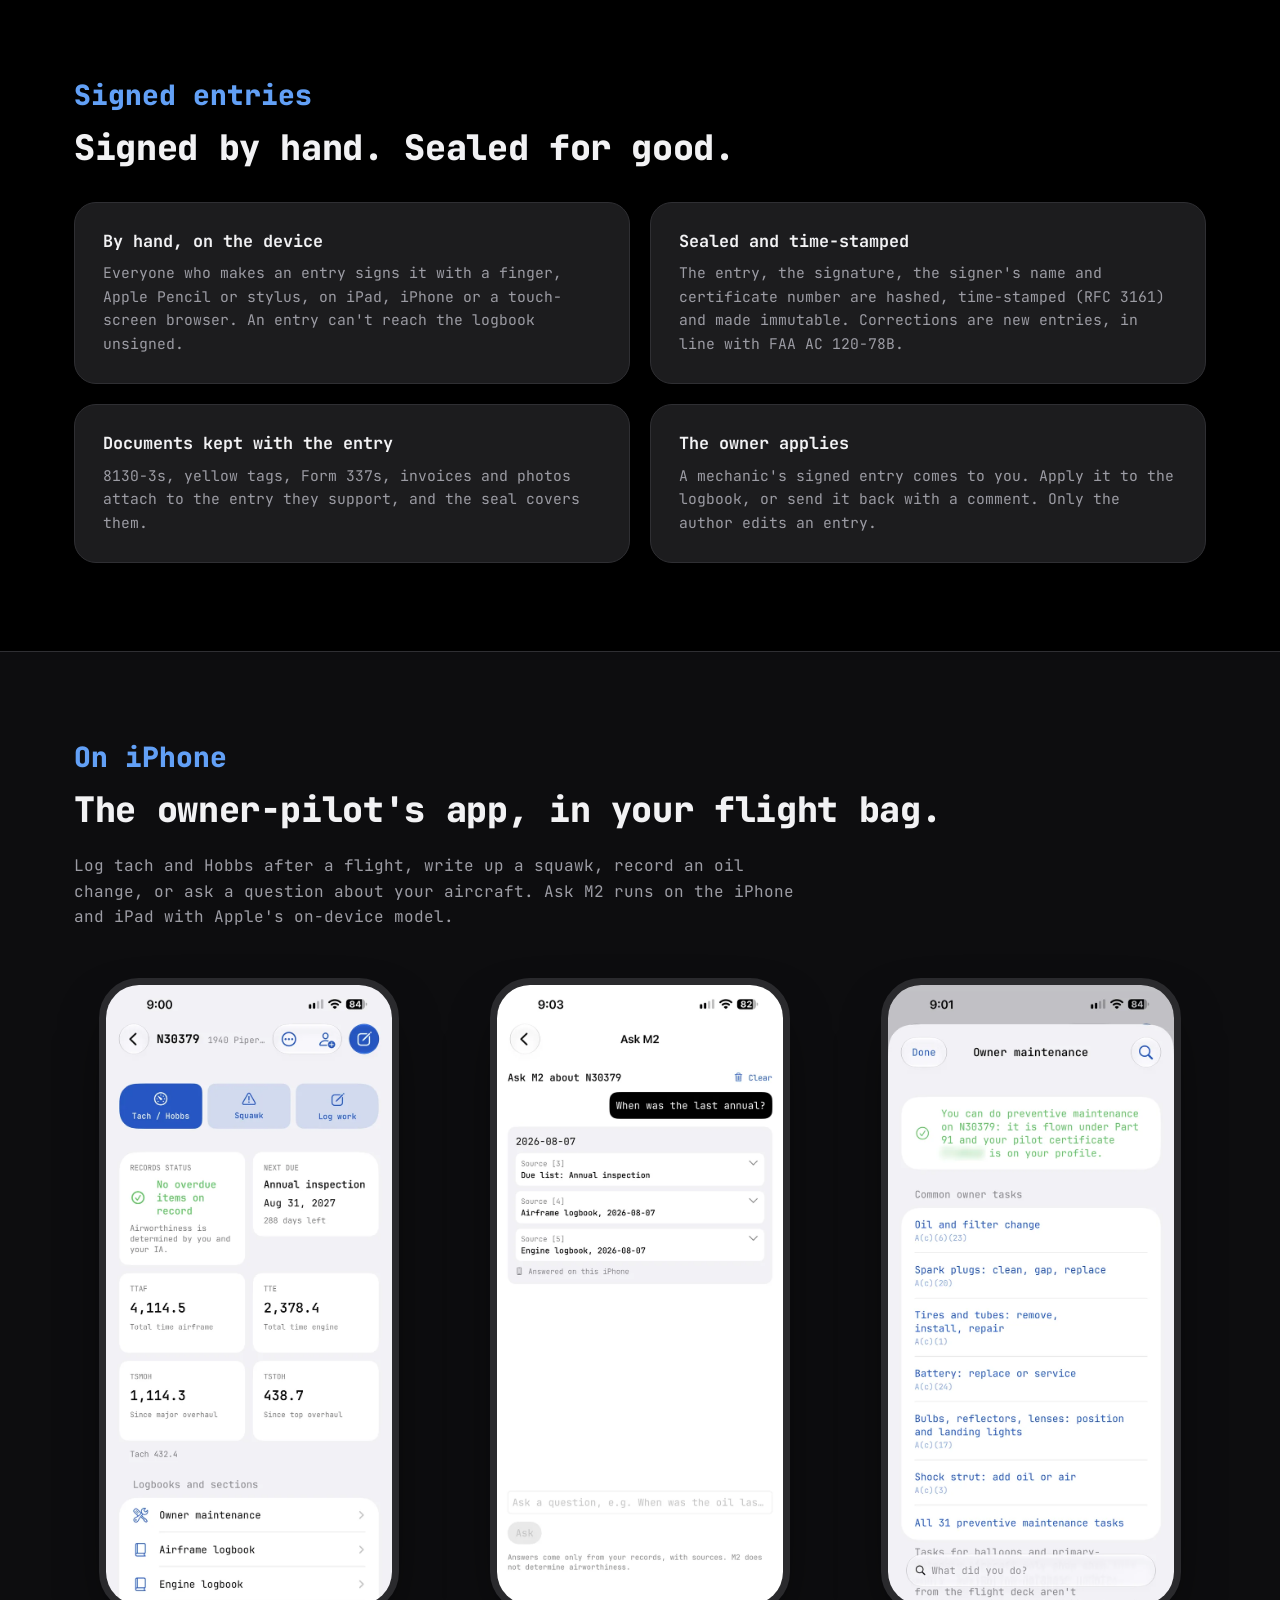
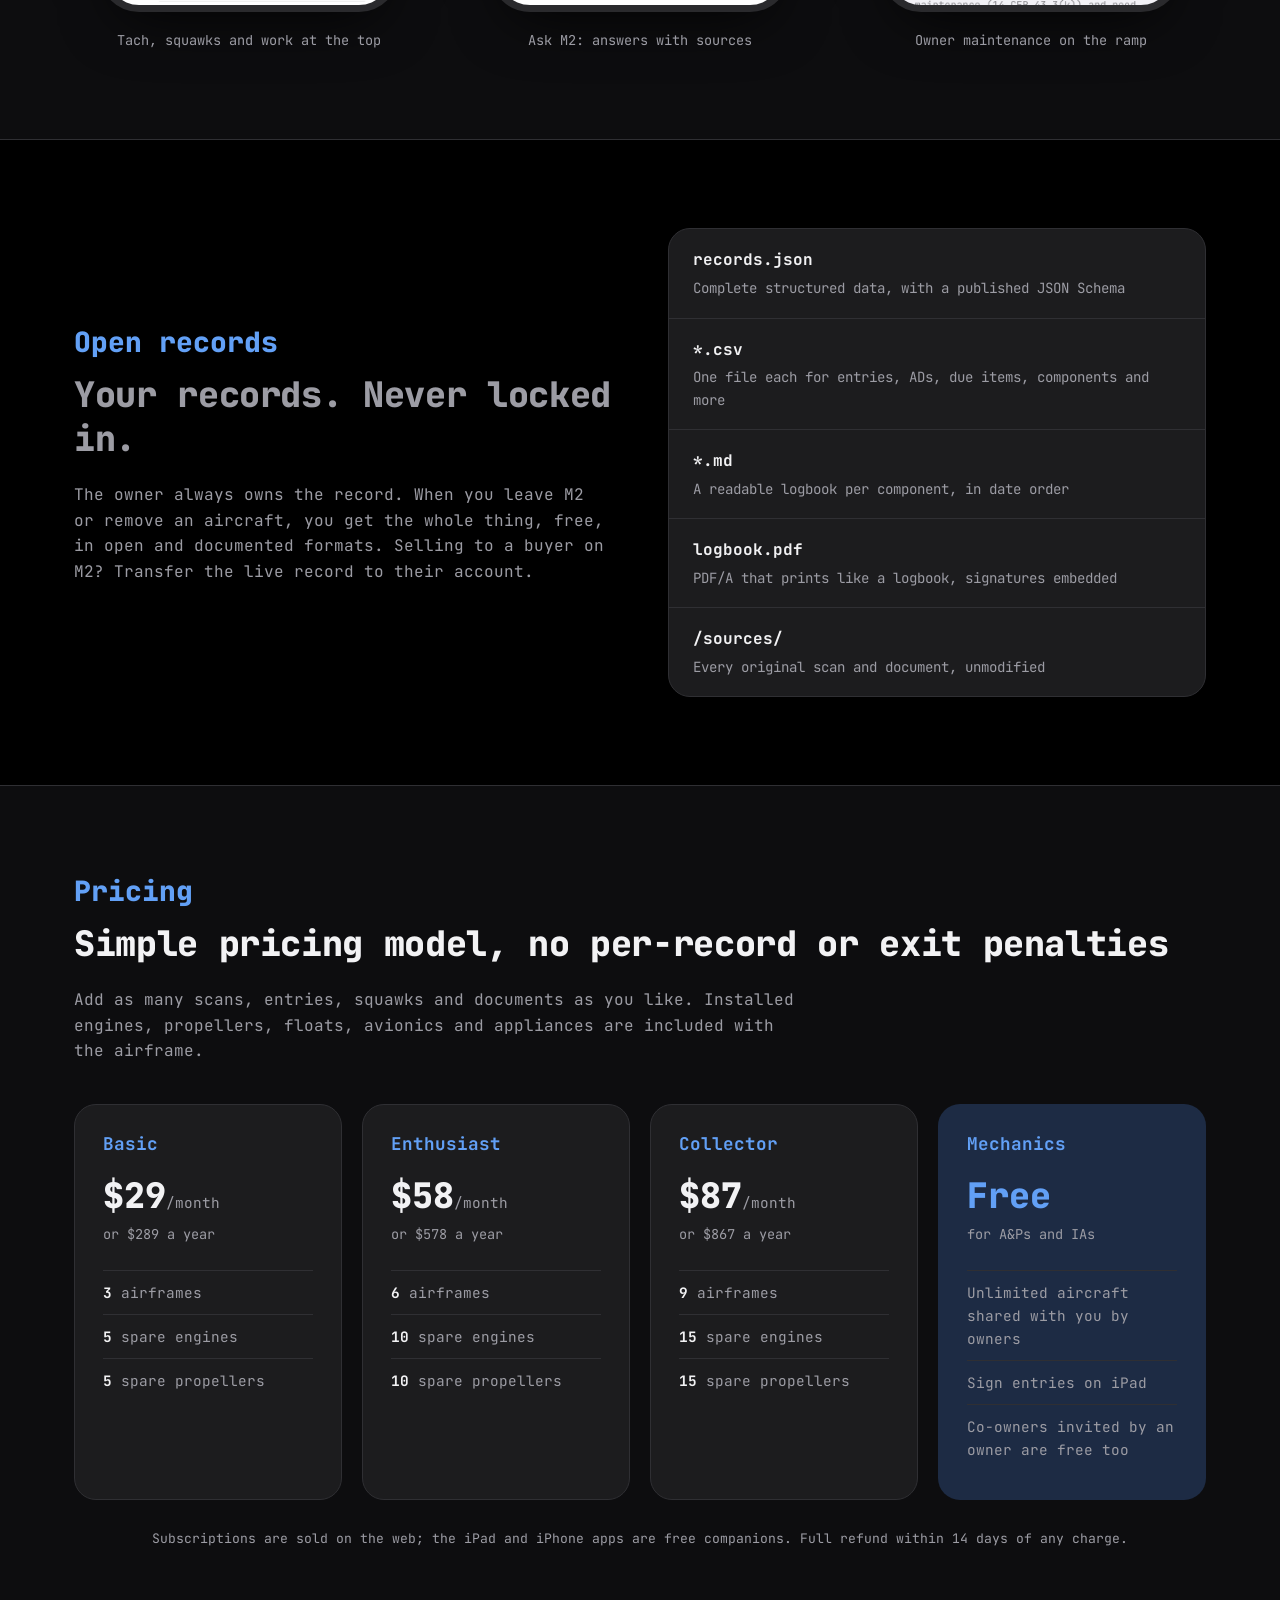
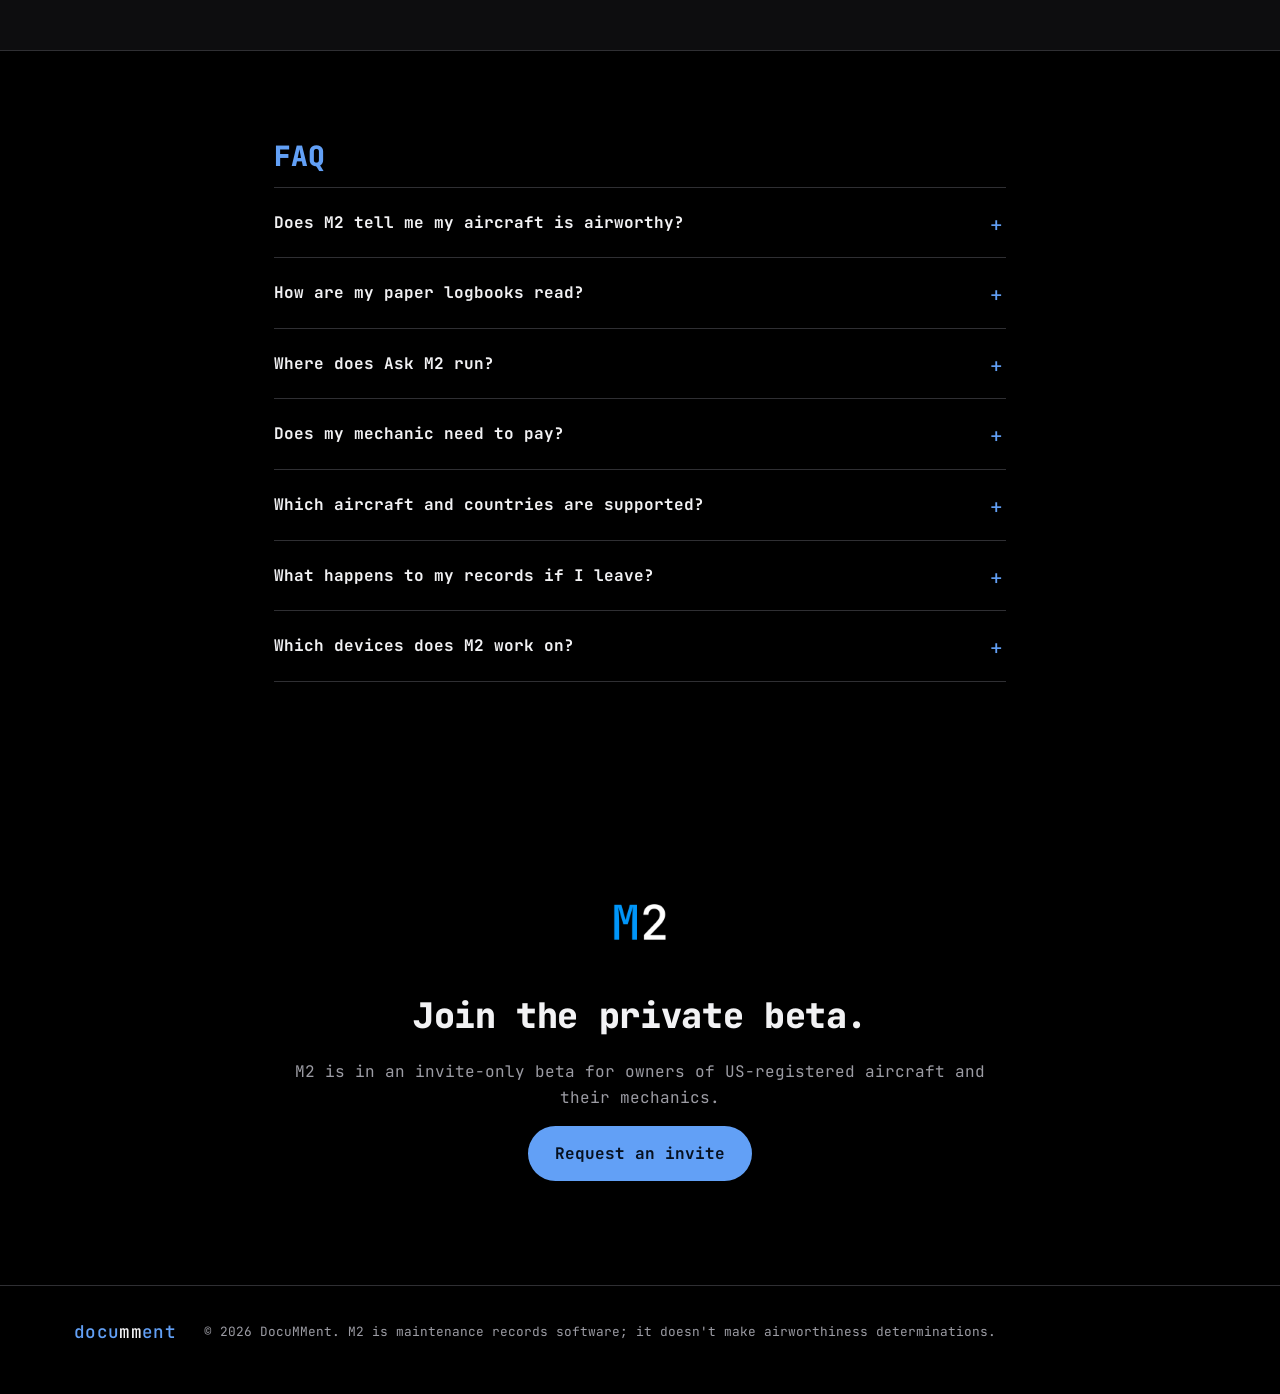
==== commit 1434f4ac: "Tighten hero paragraph and brand-color documment and M2 Co-Authored-By: Claude Opus 5.5 <noreply@ant" ====
--- a/beta/index.html
+++ b/beta/index.html
@@ -17,7 +17,7 @@
   <link rel="preconnect" href="https://fonts.googleapis.com">
   <link rel="preconnect" href="https://fonts.gstatic.com" crossorigin>
   <link href="https://fonts.googleapis.com/css2?family=JetBrains+Mono:wght@400;500;700;800&display=swap" rel="stylesheet">
-  <link rel="stylesheet" href="../styles.css?v=3">
+  <link rel="stylesheet" href="../styles.css?v=4">
 </head>
 <body>
 
@@ -42,7 +42,7 @@
     <div class="wrap hero-grid">
       <div class="hero-copy">
         <h1>The AI-enabled digital-twin and electronic logbook solution for aircraft owners and their mechanics.</h1>
-        <p class="lede">My Maintenance ‘M2’ by documment can be ready in 10 minutes. Protect decades of paper logbooks while turning them into a structured, searchable digital record. Protect your aircraft investment with M2 digital logbooks and have assurance with documment’s comprehensive ‘return-to-paper’ exports should you cancel your service.</p>
+        <p class="lede">My Maintenance ‘<span class="brand">M2</span>’ by <span class="brand">docu<b>mm</b>ent</span> protects decades of paper logbooks while turning them into a structured, searchable digital record. Protect your aircraft investment with <span class="brand">M2</span> digital logbooks and have assurance with <span class="brand">docu<b>mm</b>ent</span>’s comprehensive ‘return-to-paper’ exports should you cancel your service.</p>
         <div class="hero-actions">
           <a class="btn" href="mailto:hello@documment.com?subject=M2%20private%20beta">Request a beta invite</a>
           <a class="btn btn-ghost" href="#how">See how it works</a>
--- a/styles.css
+++ b/styles.css
@@ -64,6 +64,8 @@
 /* Wordmark: docu + mm + ent, as in the app */
 .wordmark { font-weight: 500; font-size: 1.9rem; letter-spacing: 0.02em; color: var(--blue); text-decoration: none; }
 .wordmark b { color: var(--text); font-weight: 500; }
+.brand { color: var(--blue); }
+.brand b { color: var(--text); font-weight: inherit; }
 .wordmark.small { font-size: 1.1rem; }
 
 /* Buttons */
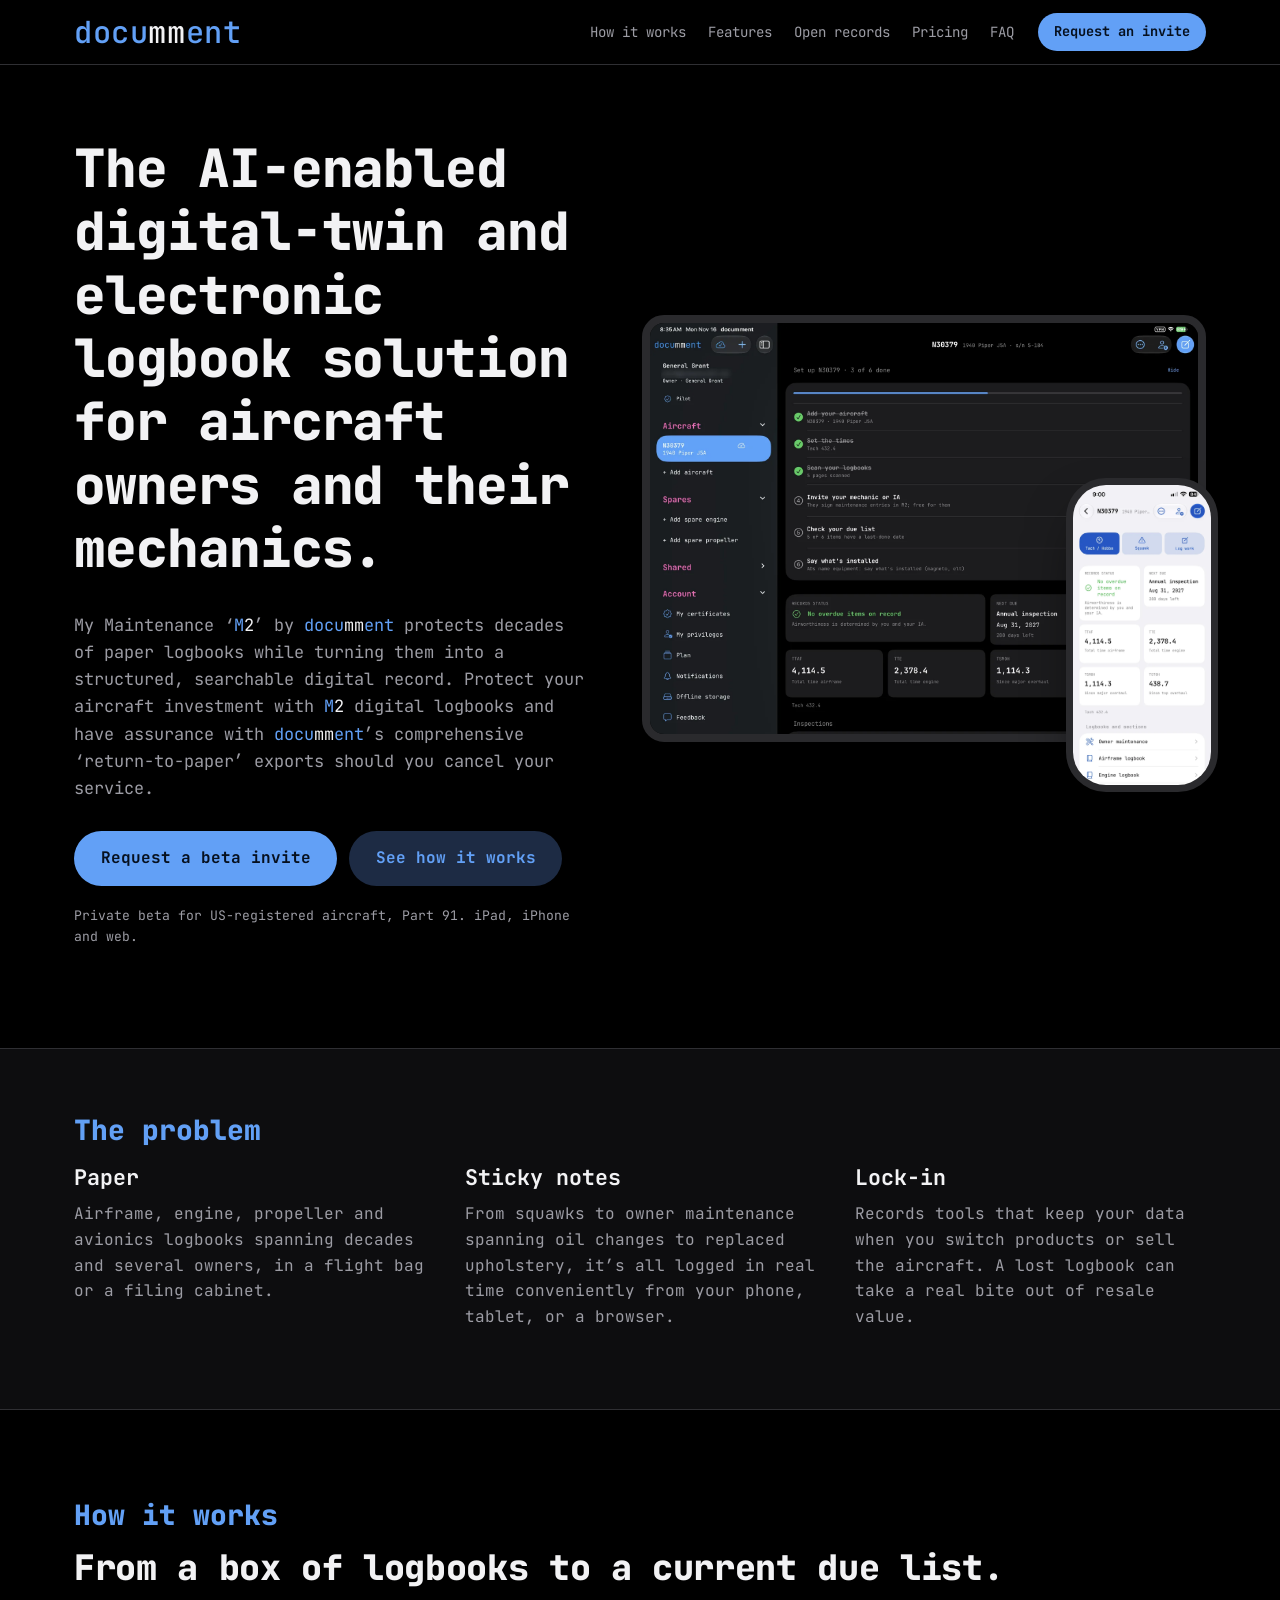
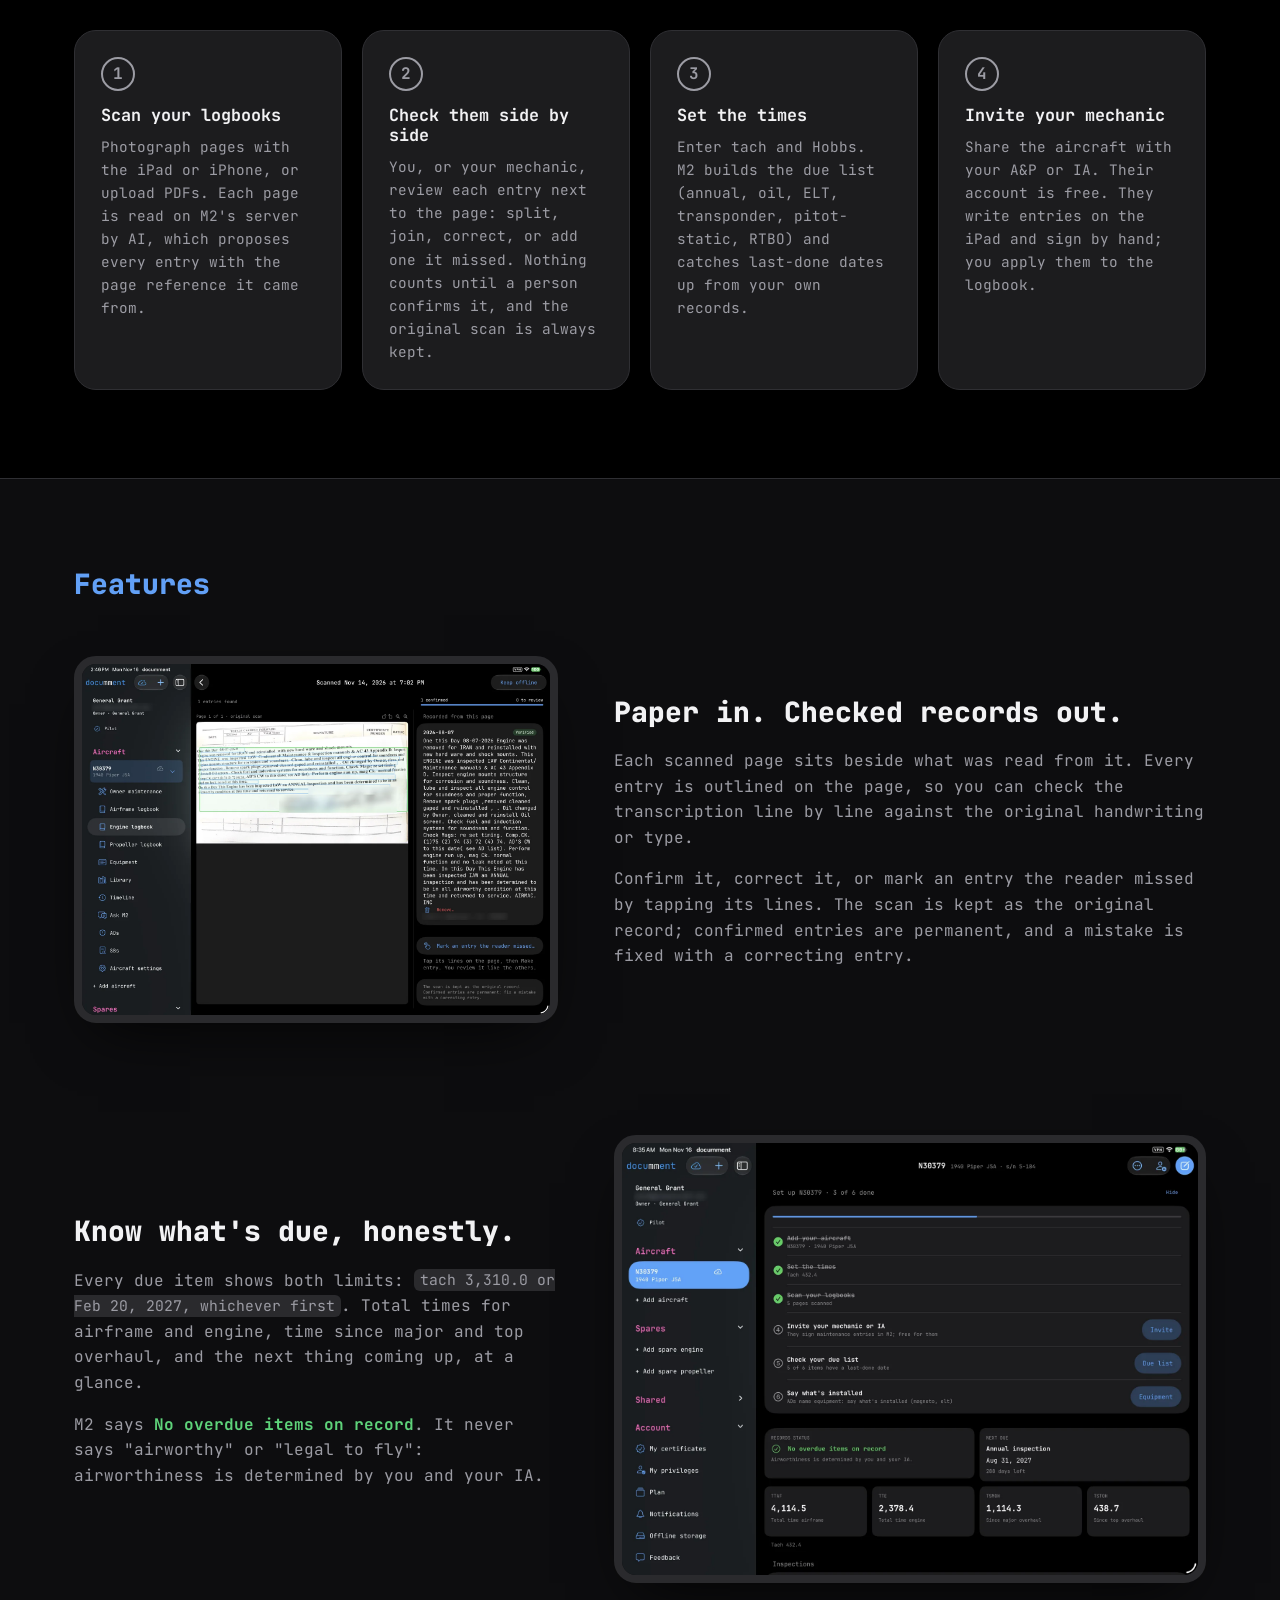
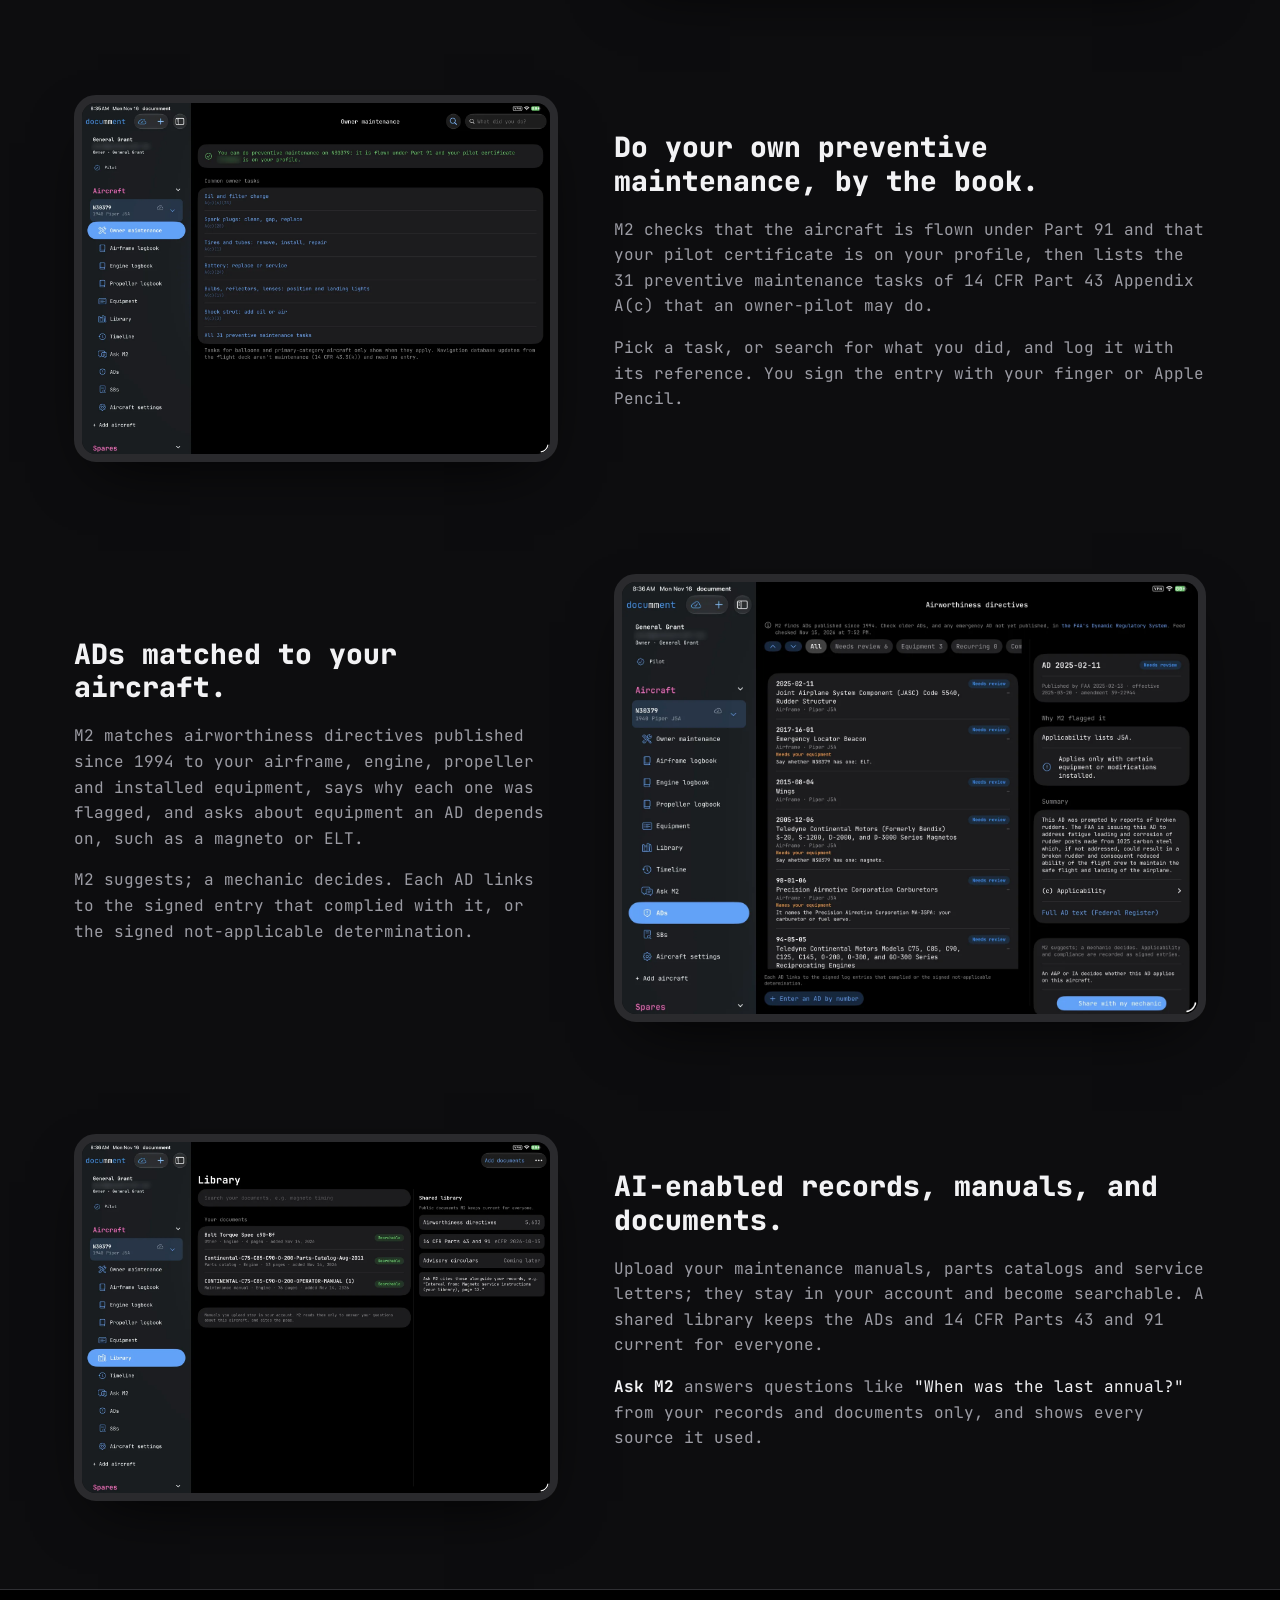
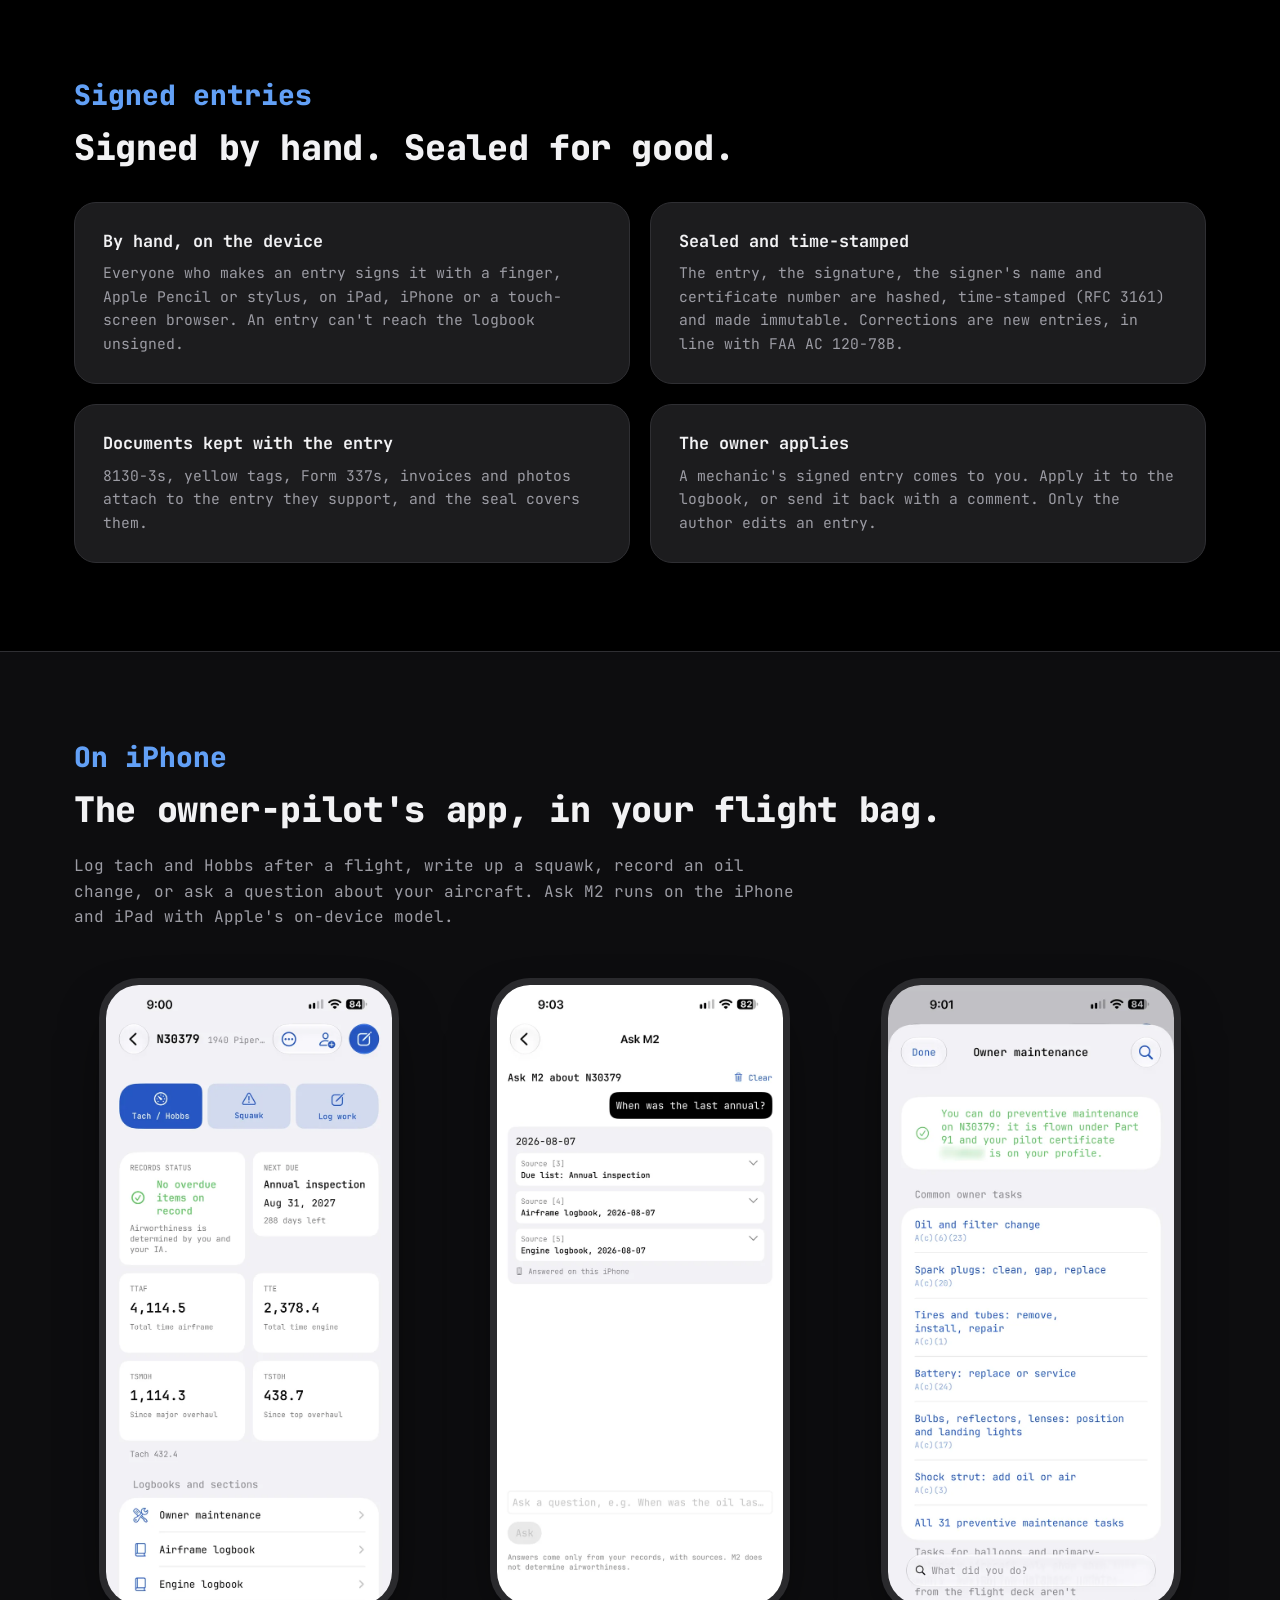
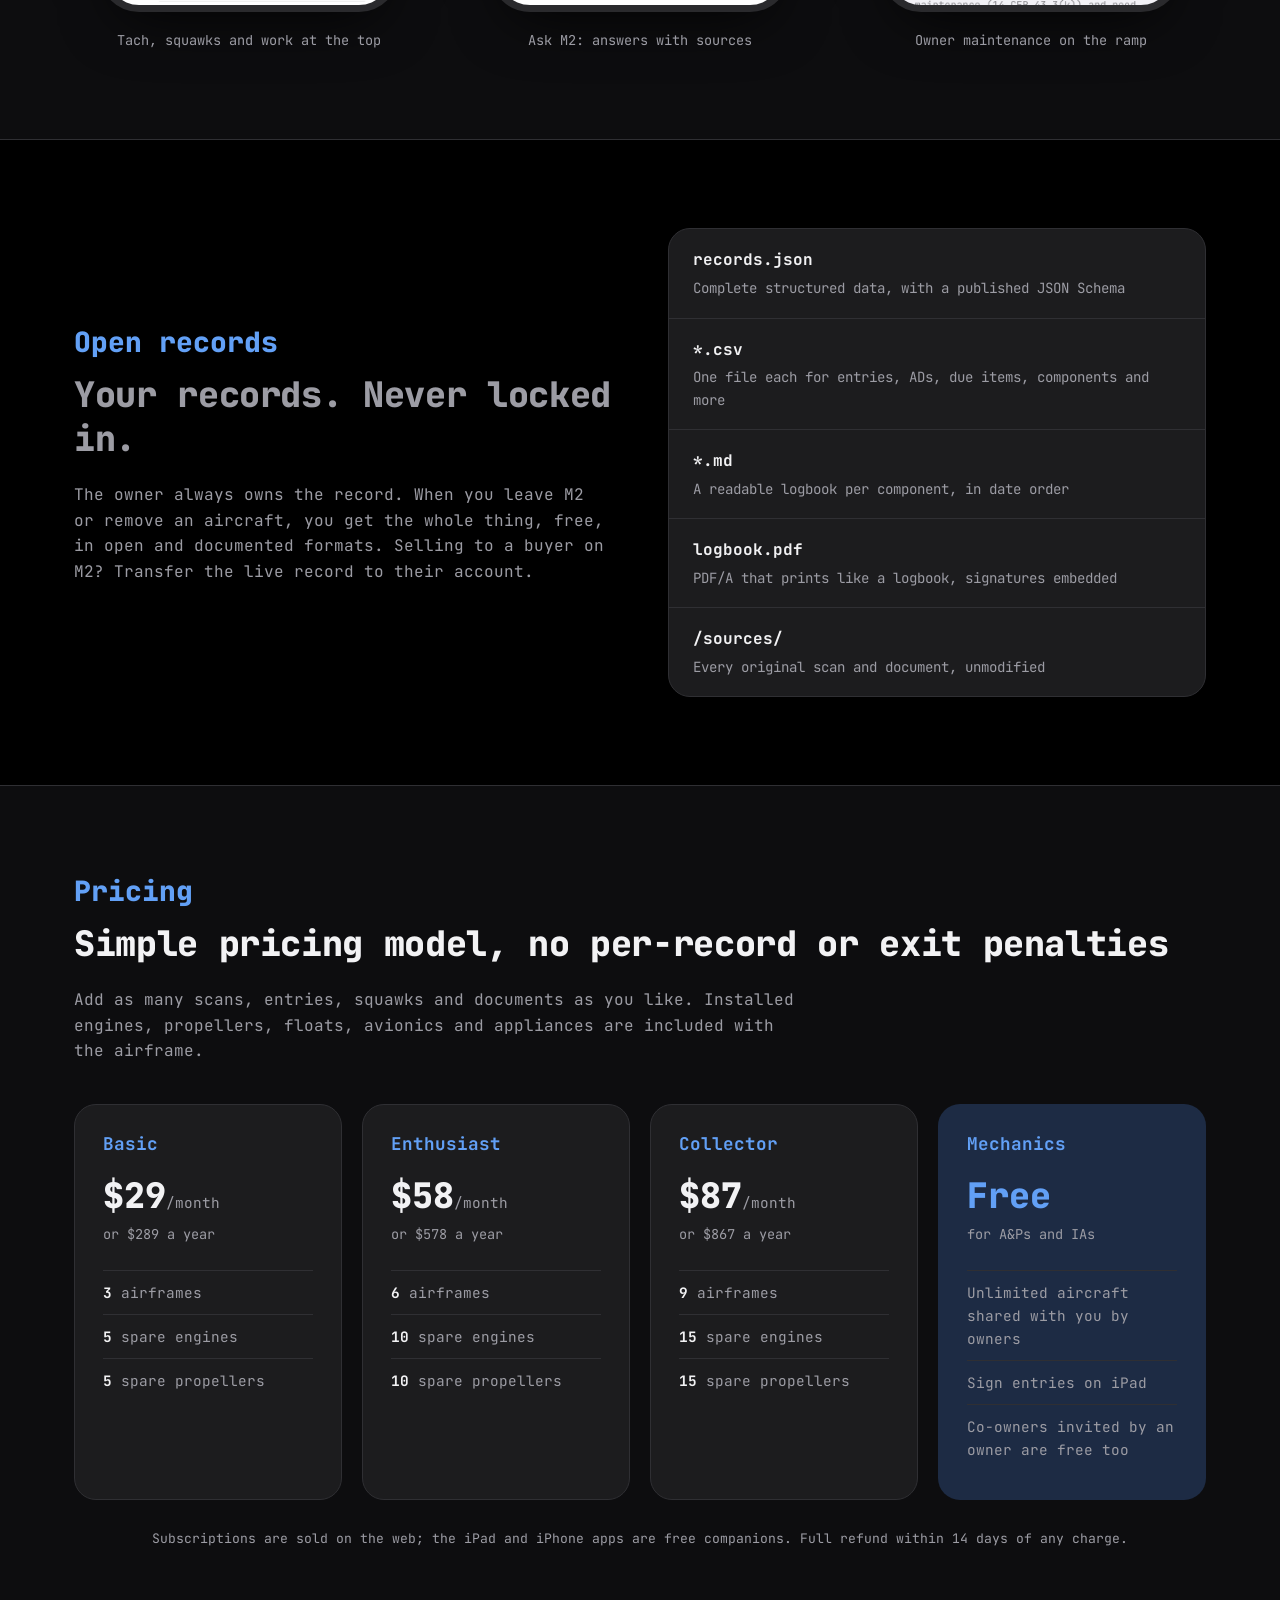
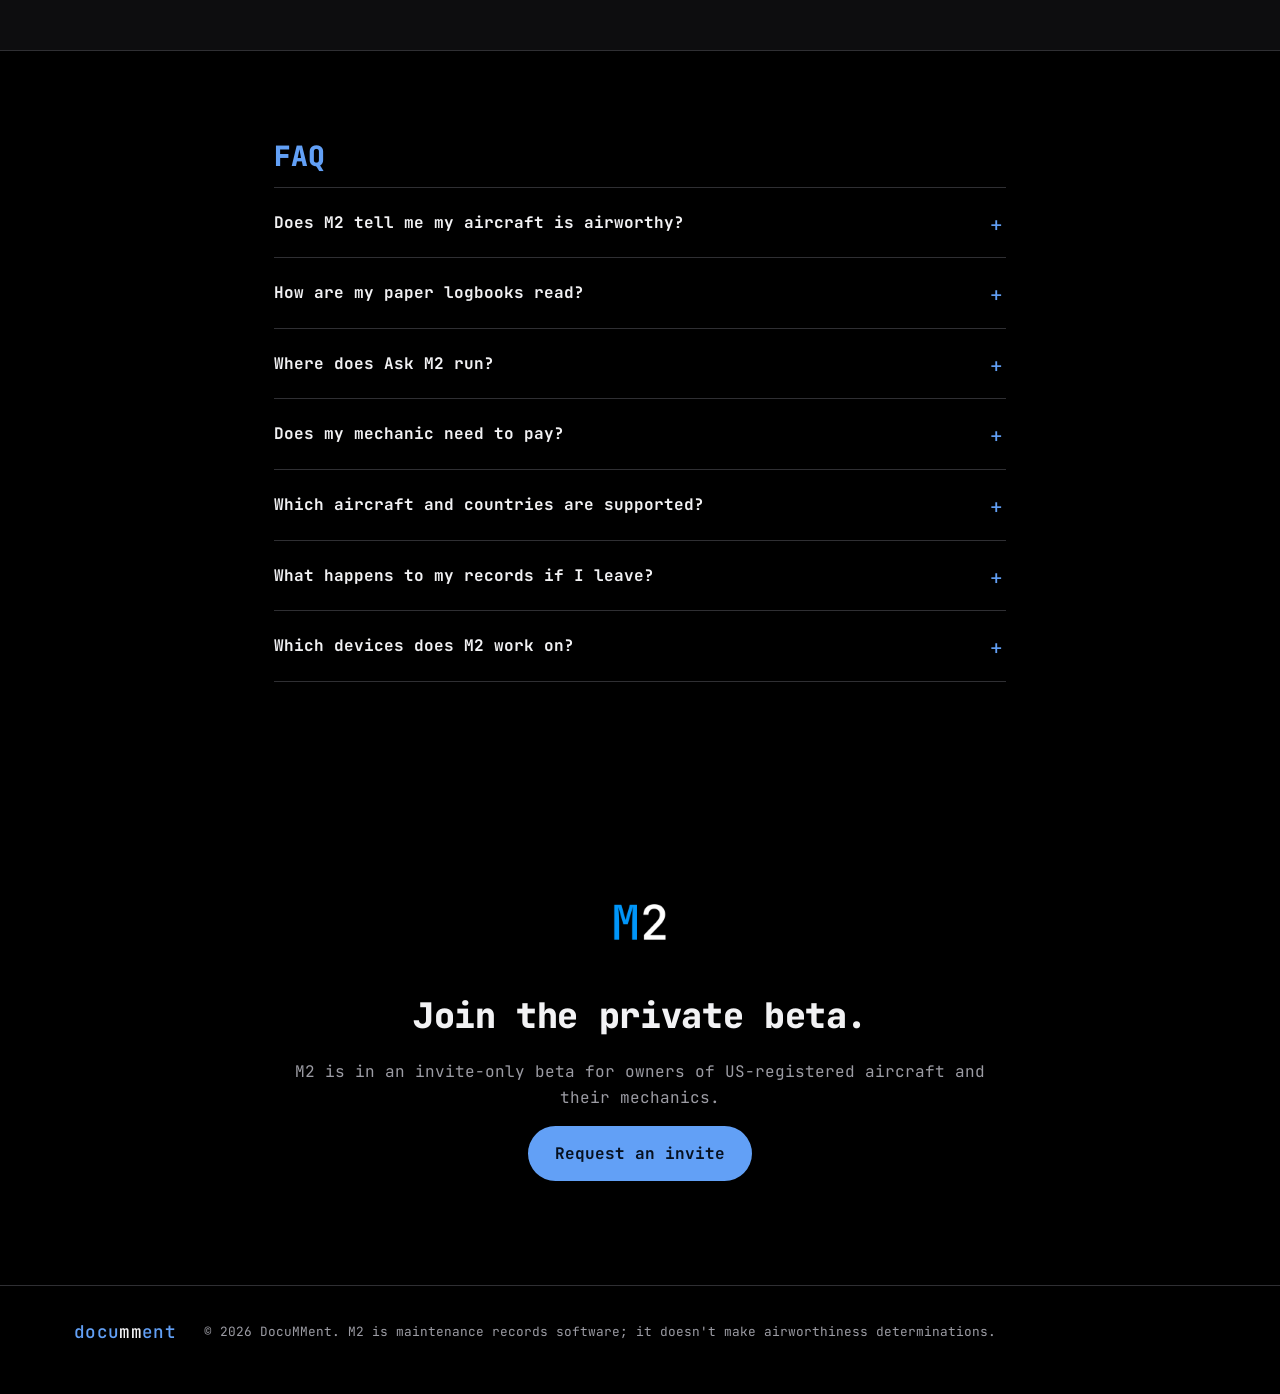
==== commit 3db54e8c: "Show the 2 in M2 in white Co-Authored-By: Claude Opus 5.5 <noreply@anthropic.com> Claude-Session: ht" ====
--- a/beta/index.html
+++ b/beta/index.html
@@ -42,7 +42,7 @@
     <div class="wrap hero-grid">
       <div class="hero-copy">
         <h1>The AI-enabled digital-twin and electronic logbook solution for aircraft owners and their mechanics.</h1>
-        <p class="lede">My Maintenance ‘<span class="brand">M2</span>’ by <span class="brand">docu<b>mm</b>ent</span> protects decades of paper logbooks while turning them into a structured, searchable digital record. Protect your aircraft investment with <span class="brand">M2</span> digital logbooks and have assurance with <span class="brand">docu<b>mm</b>ent</span>’s comprehensive ‘return-to-paper’ exports should you cancel your service.</p>
+        <p class="lede">My Maintenance ‘<span class="brand">M<b>2</b></span>’ by <span class="brand">docu<b>mm</b>ent</span> protects decades of paper logbooks while turning them into a structured, searchable digital record. Protect your aircraft investment with <span class="brand">M<b>2</b></span> digital logbooks and have assurance with <span class="brand">docu<b>mm</b>ent</span>’s comprehensive ‘return-to-paper’ exports should you cancel your service.</p>
         <div class="hero-actions">
           <a class="btn" href="mailto:hello@documment.com?subject=M2%20private%20beta">Request a beta invite</a>
           <a class="btn btn-ghost" href="#how">See how it works</a>
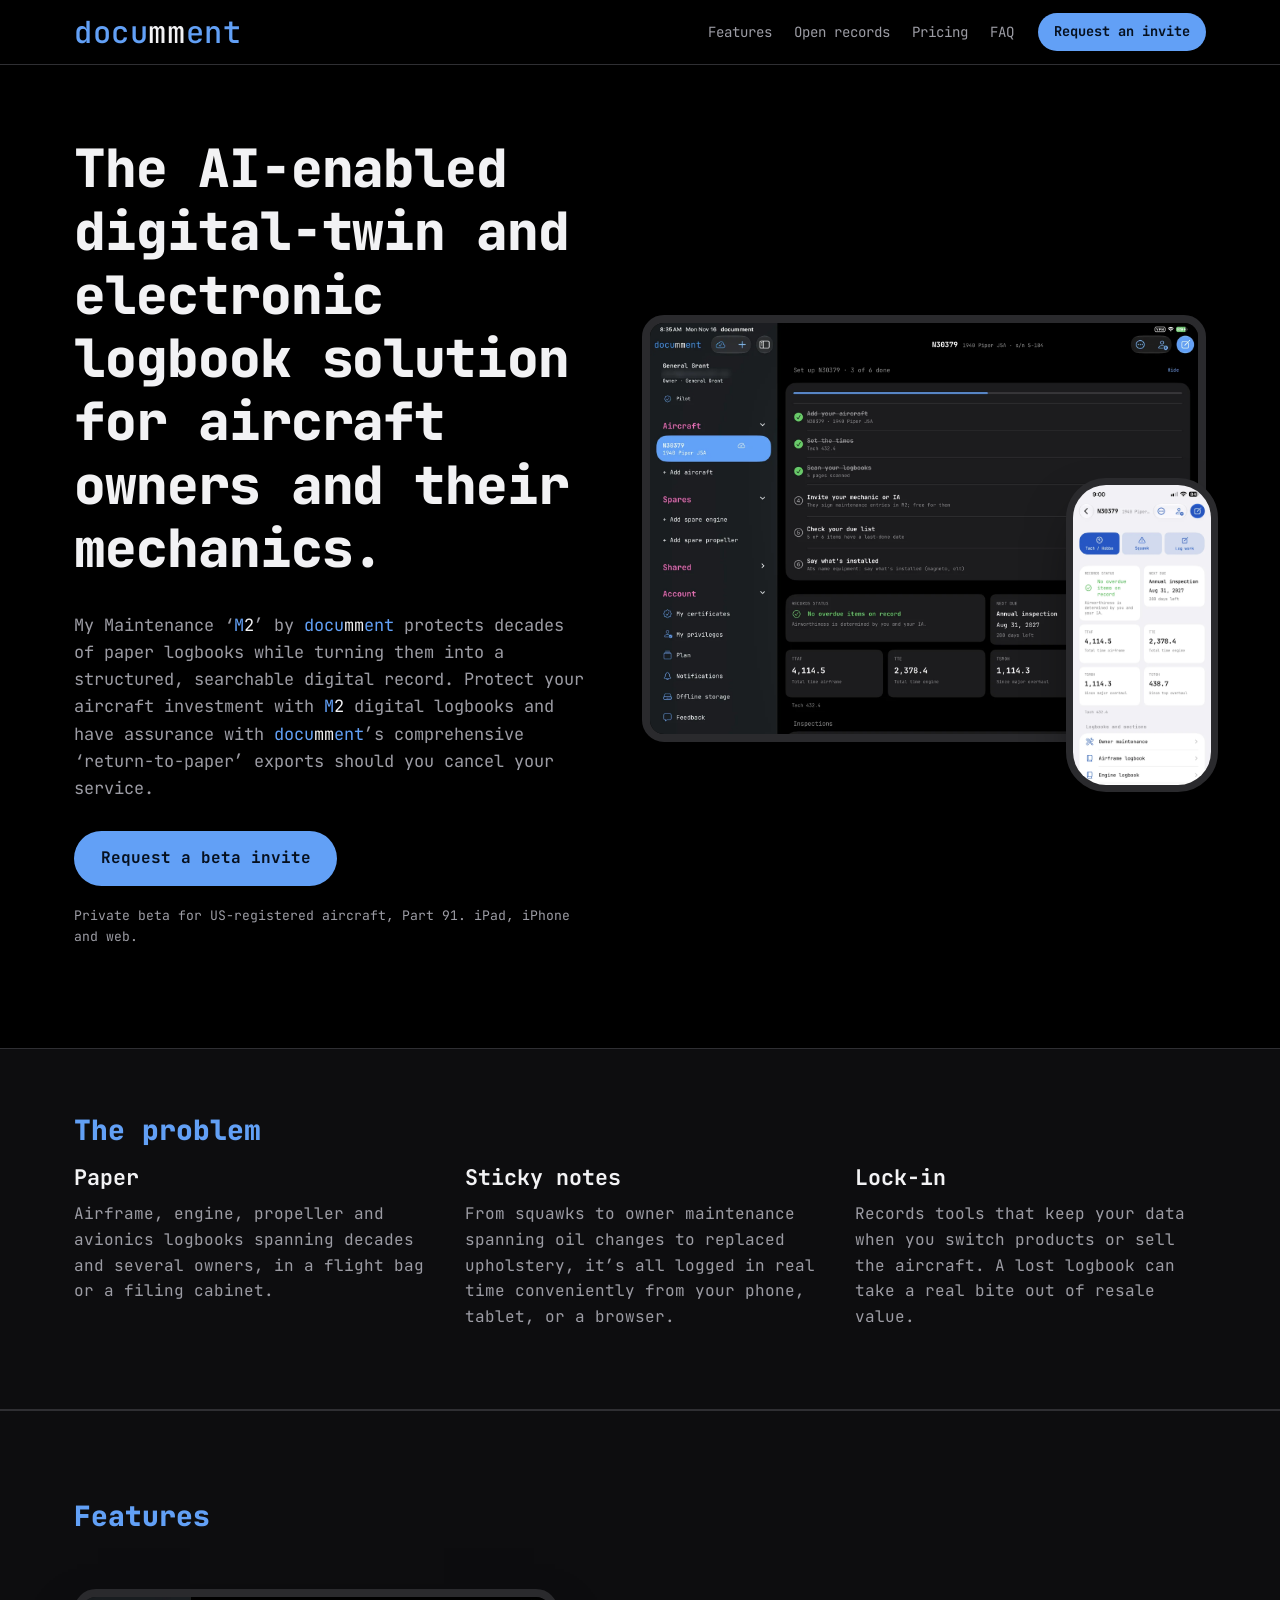
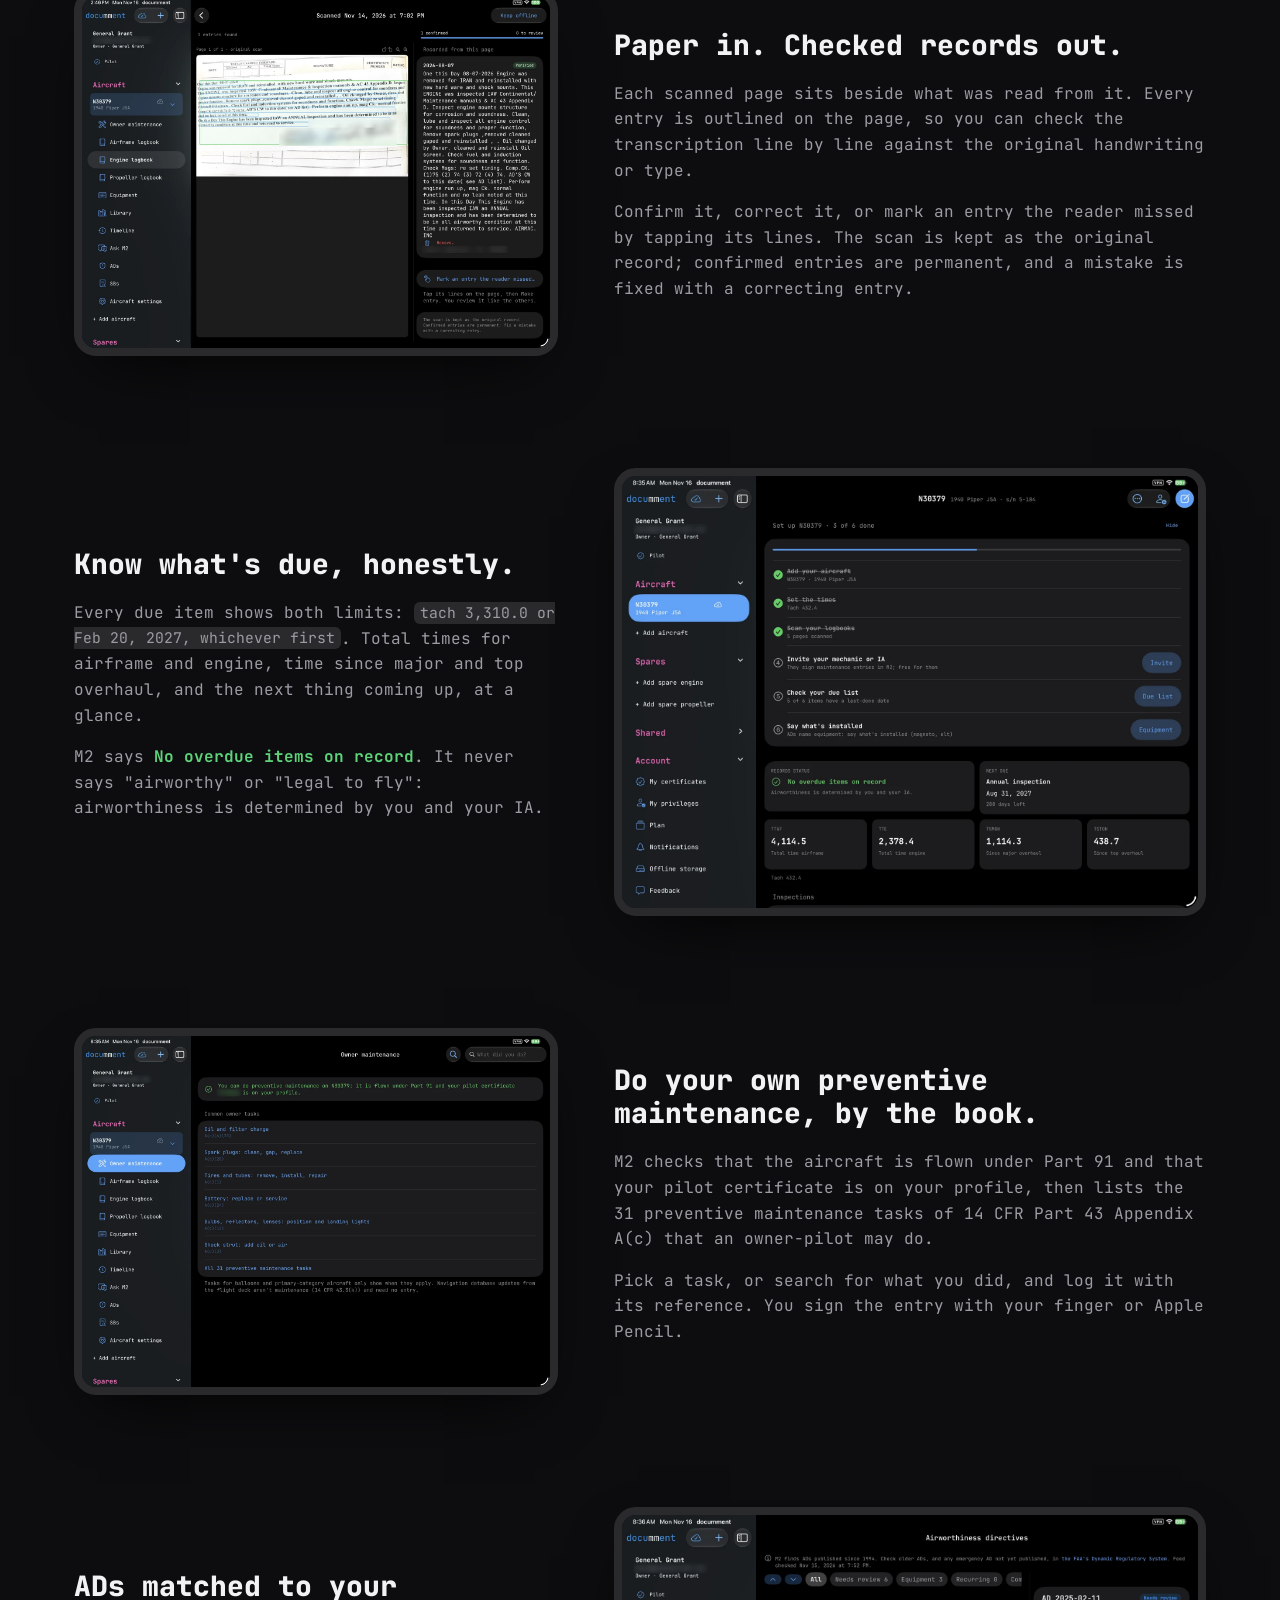
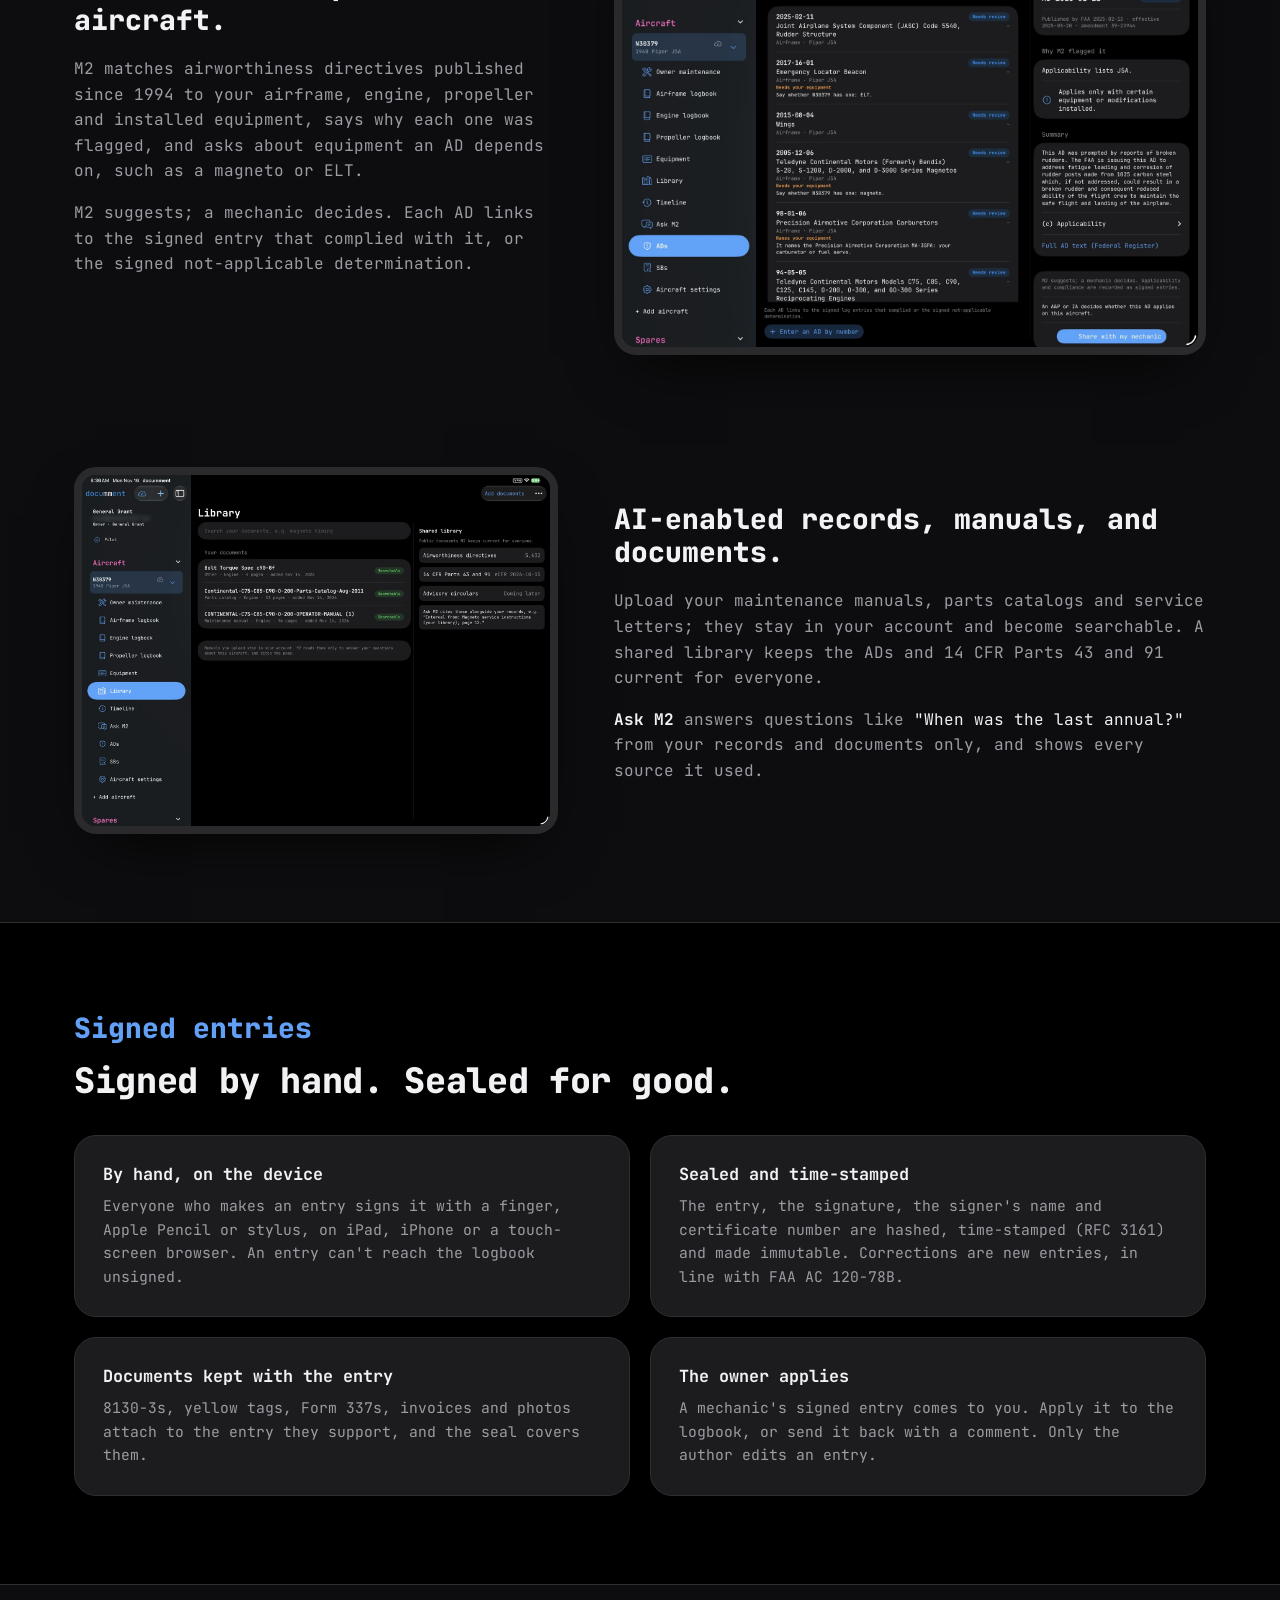
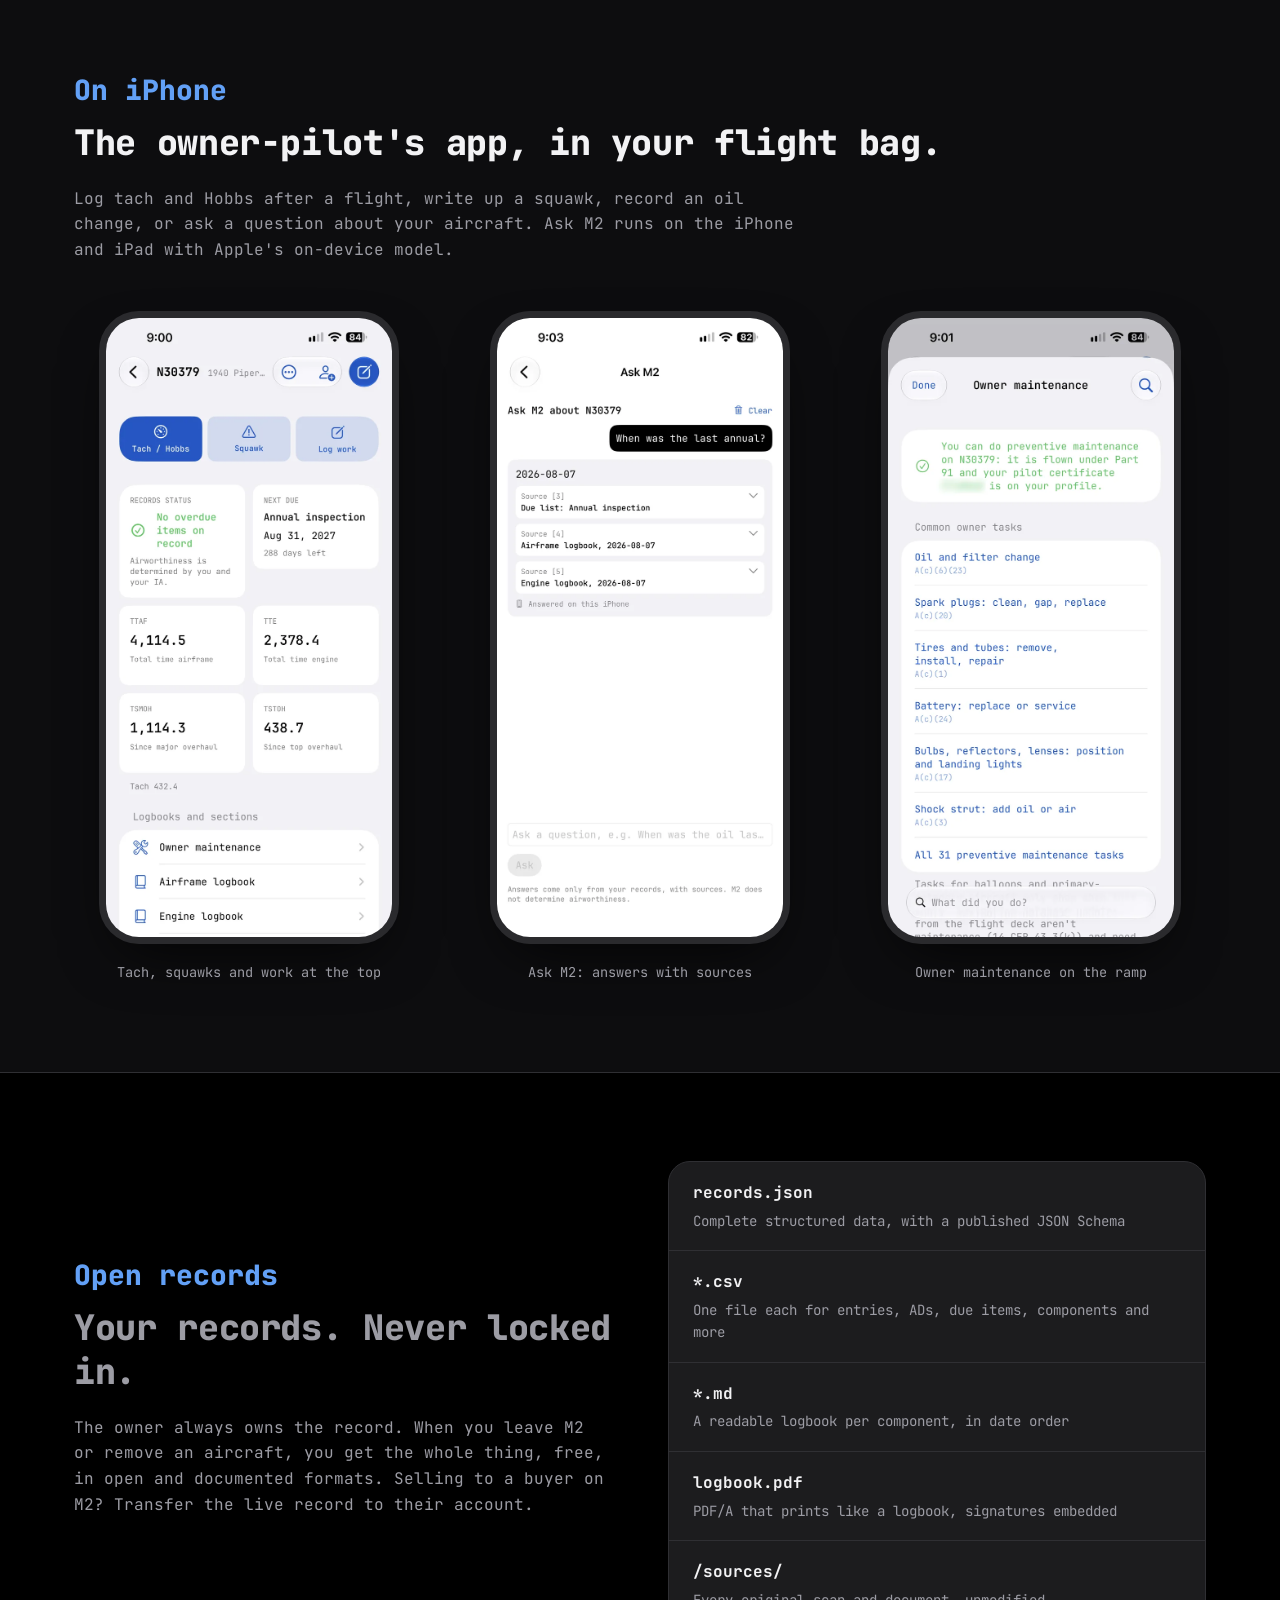
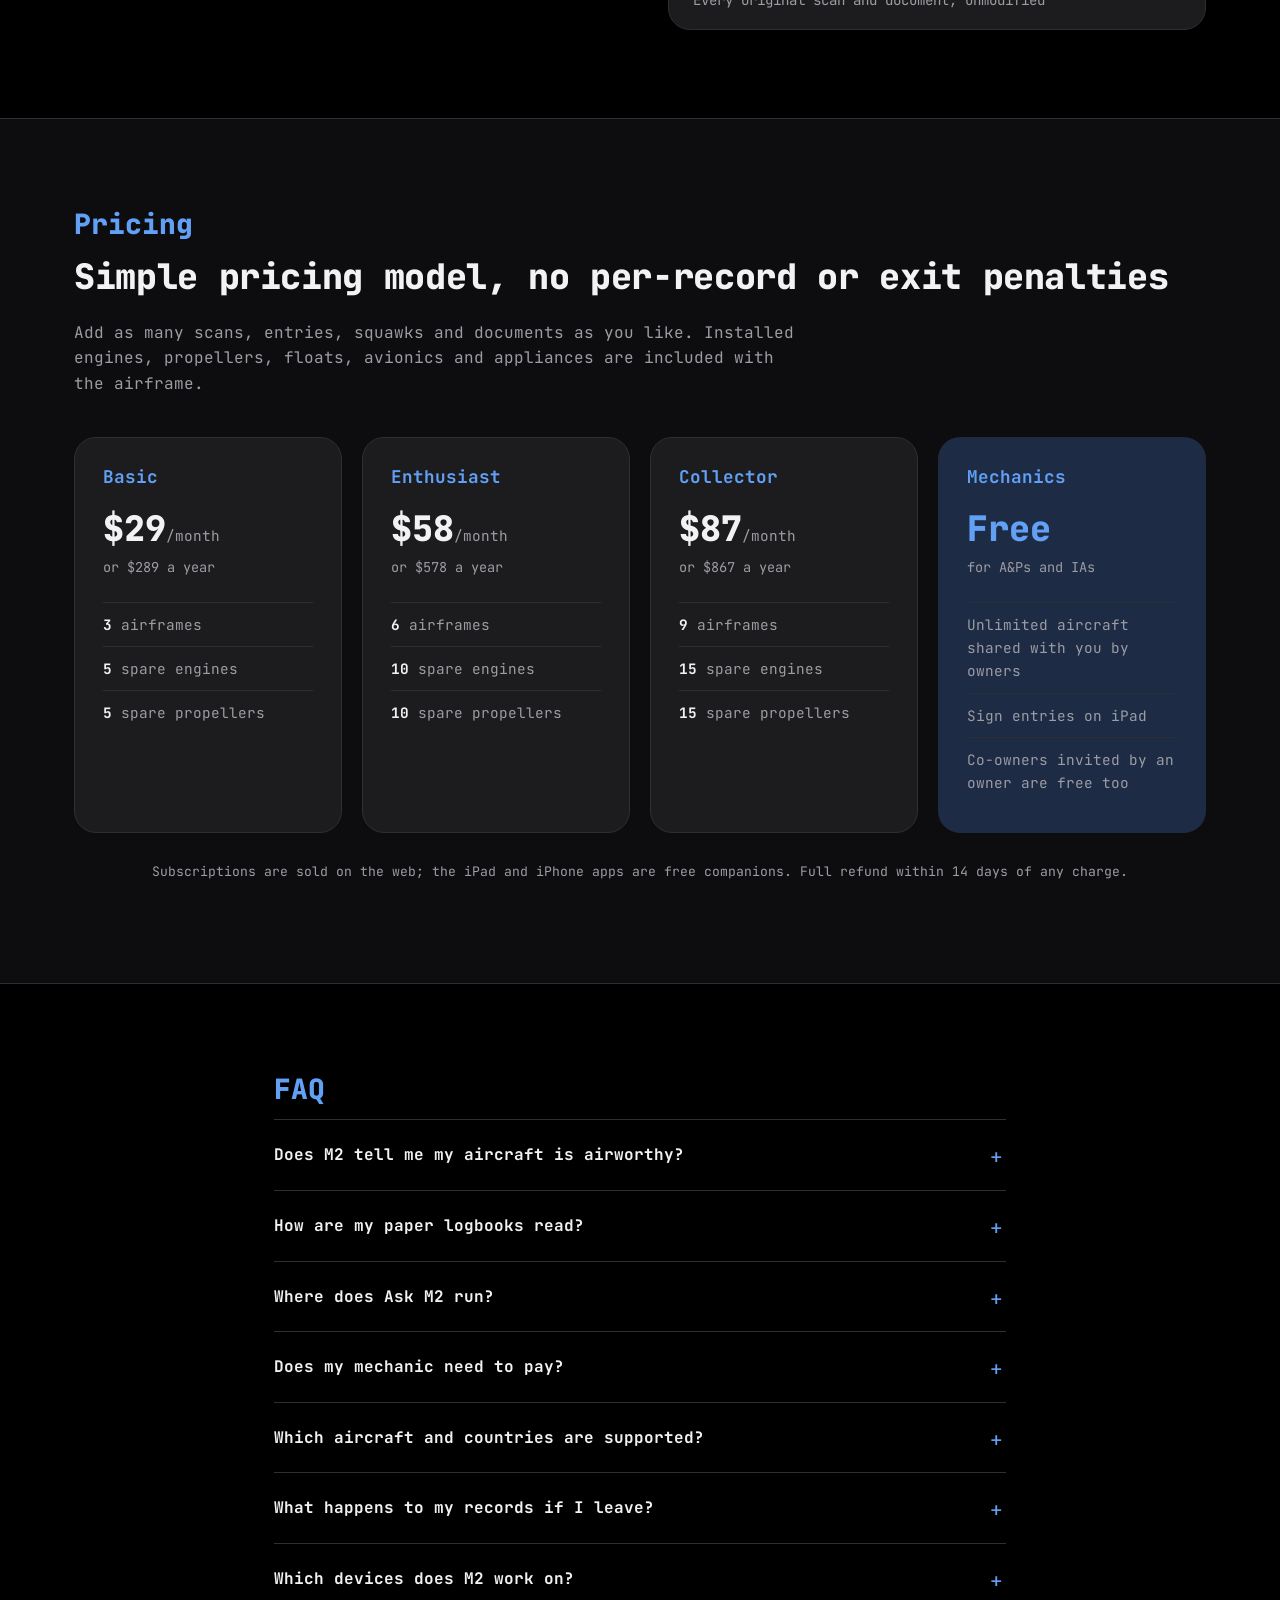
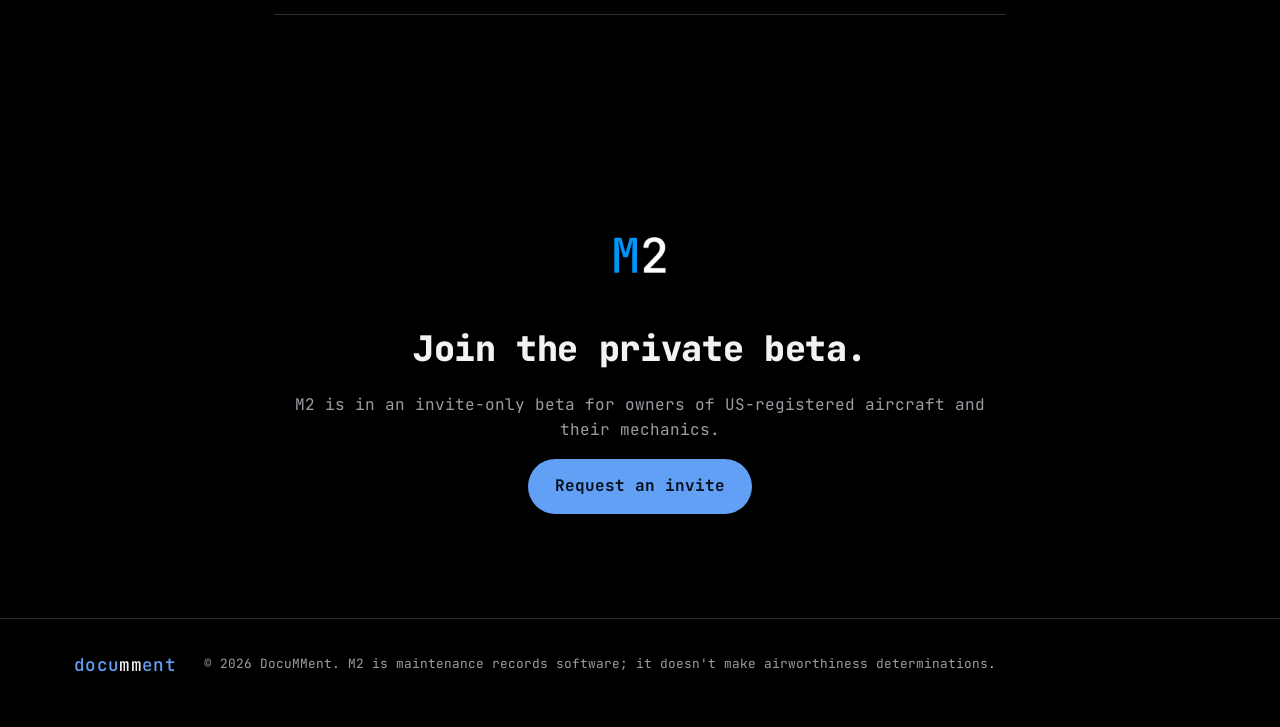
==== commit 08265a91: "Remove How it works section from beta page A more concise version with better visual guidance is bei" ====
--- a/beta/index.html
+++ b/beta/index.html
@@ -25,7 +25,6 @@
   <div class="wrap nav-inner">
     <a class="wordmark" href="#top" aria-label="DocuMMent home">docu<b>mm</b>ent</a>
     <nav class="nav-links" aria-label="Sections">
-      <a href="#how">How it works</a>
       <a href="#features">Features</a>
       <a href="#open">Open records</a>
       <a href="#pricing">Pricing</a>
@@ -45,7 +44,6 @@
         <p class="lede">My Maintenance ‘<span class="brand">M<b>2</b></span>’ by <span class="brand">docu<b>mm</b>ent</span> protects decades of paper logbooks while turning them into a structured, searchable digital record. Protect your aircraft investment with <span class="brand">M<b>2</b></span> digital logbooks and have assurance with <span class="brand">docu<b>mm</b>ent</span>’s comprehensive ‘return-to-paper’ exports should you cancel your service.</p>
         <div class="hero-actions">
           <a class="btn" href="mailto:hello@documment.com?subject=M2%20private%20beta">Request a beta invite</a>
-          <a class="btn btn-ghost" href="#how">See how it works</a>
         </div>
         <p class="fine">Private beta for US-registered aircraft, Part 91. iPad, iPhone and web.</p>
       </div>
@@ -74,36 +72,6 @@
           <p>Records tools that keep your data when you switch products or sell the aircraft. A lost logbook can take a real bite out of resale value.</p>
         </div>
       </div>
-    </div>
-  </section>
-
-  <!-- How it works -->
-  <section id="how" class="how">
-    <div class="wrap">
-      <h2 class="section-label">How it works</h2>
-      <p class="section-title">From a box of logbooks to a current due list.</p>
-      <ol class="steps">
-        <li>
-          <span class="step-n">1</span>
-          <h3>Scan your logbooks</h3>
-          <p>Photograph pages with the iPad or iPhone, or upload PDFs. Each page is read on M2's server by AI, which proposes every entry with the page reference it came from.</p>
-        </li>
-        <li>
-          <span class="step-n">2</span>
-          <h3>Check them side by side</h3>
-          <p>You, or your mechanic, review each entry next to the page: split, join, correct, or add one it missed. Nothing counts until a person confirms it, and the original scan is always kept.</p>
-        </li>
-        <li>
-          <span class="step-n">3</span>
-          <h3>Set the times</h3>
-          <p>Enter tach and Hobbs. M2 builds the due list (annual, oil, ELT, transponder, pitot-static, RTBO) and catches last-done dates up from your own records.</p>
-        </li>
-        <li>
-          <span class="step-n">4</span>
-          <h3>Invite your mechanic</h3>
-          <p>Share the aircraft with your A&amp;P or IA. Their account is free. They write entries on the iPad and sign by hand; you apply them to the logbook.</p>
-        </li>
-      </ol>
     </div>
   </section>
 
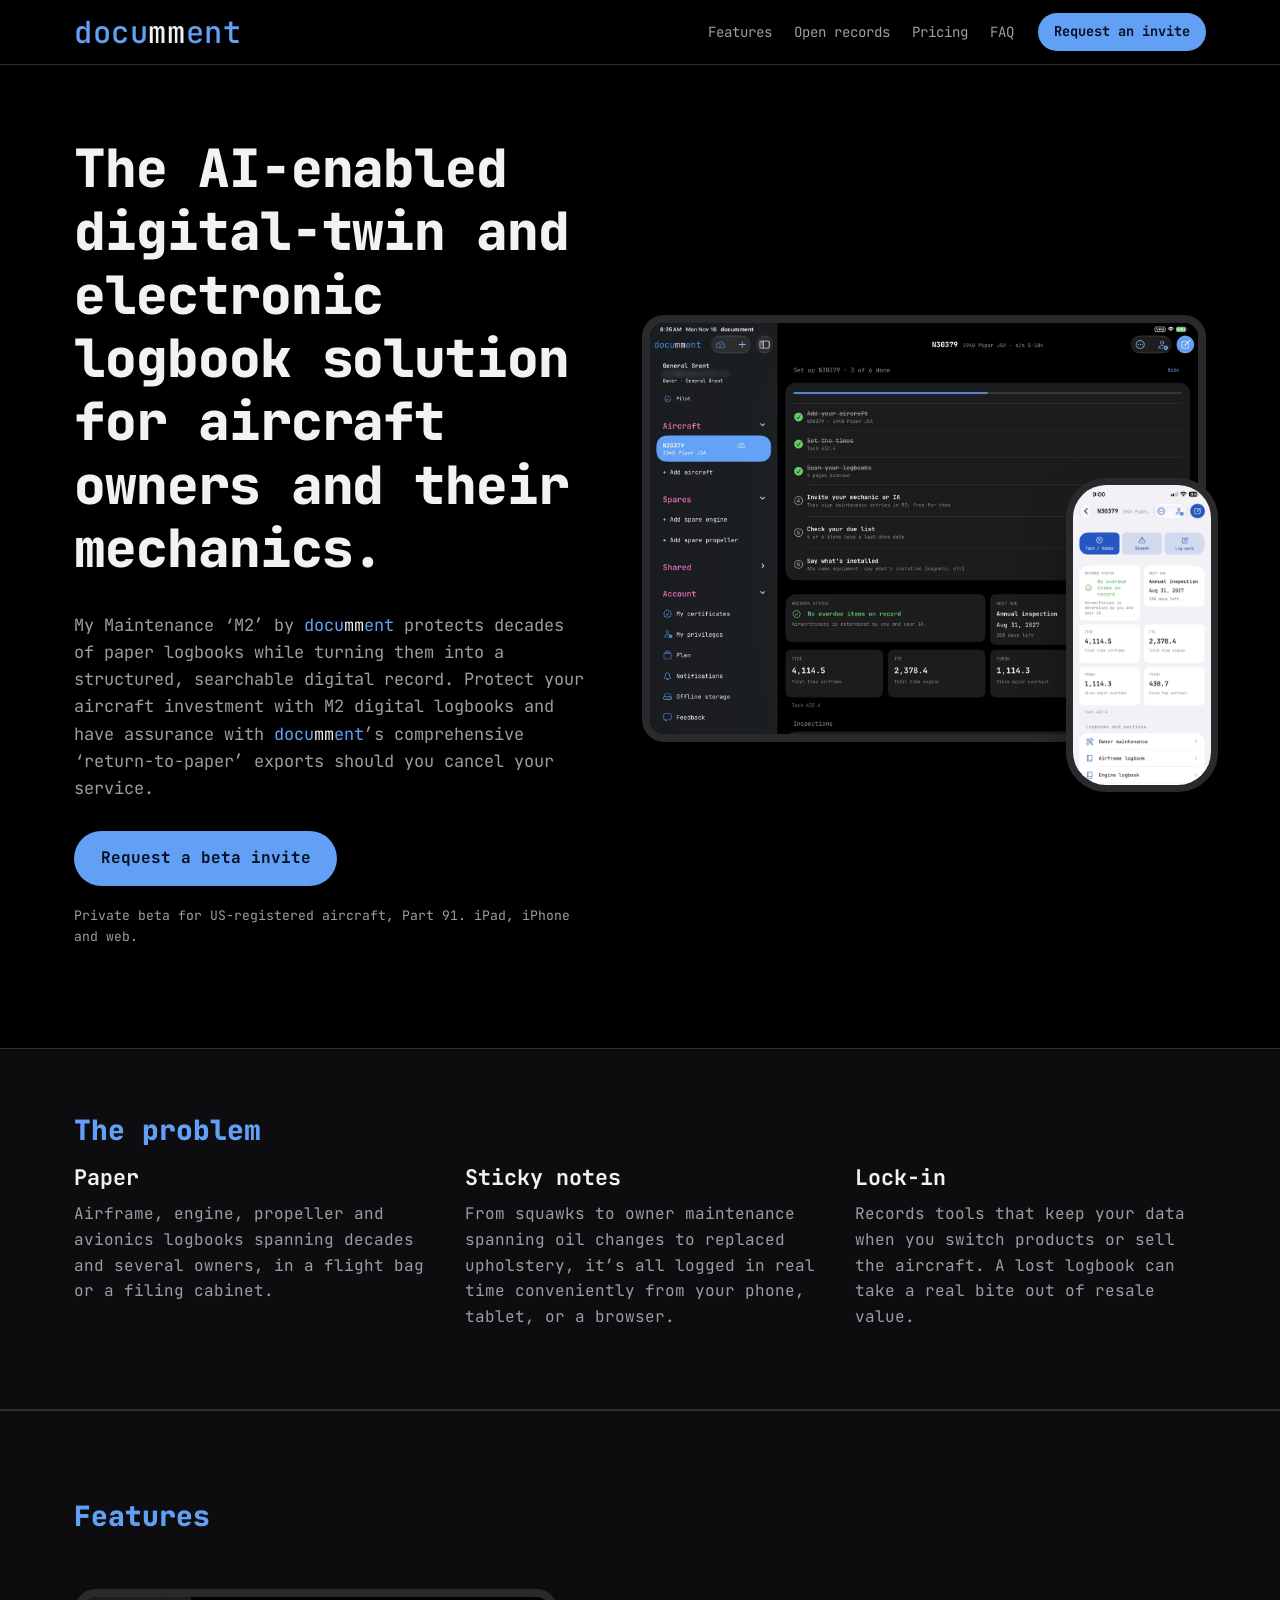
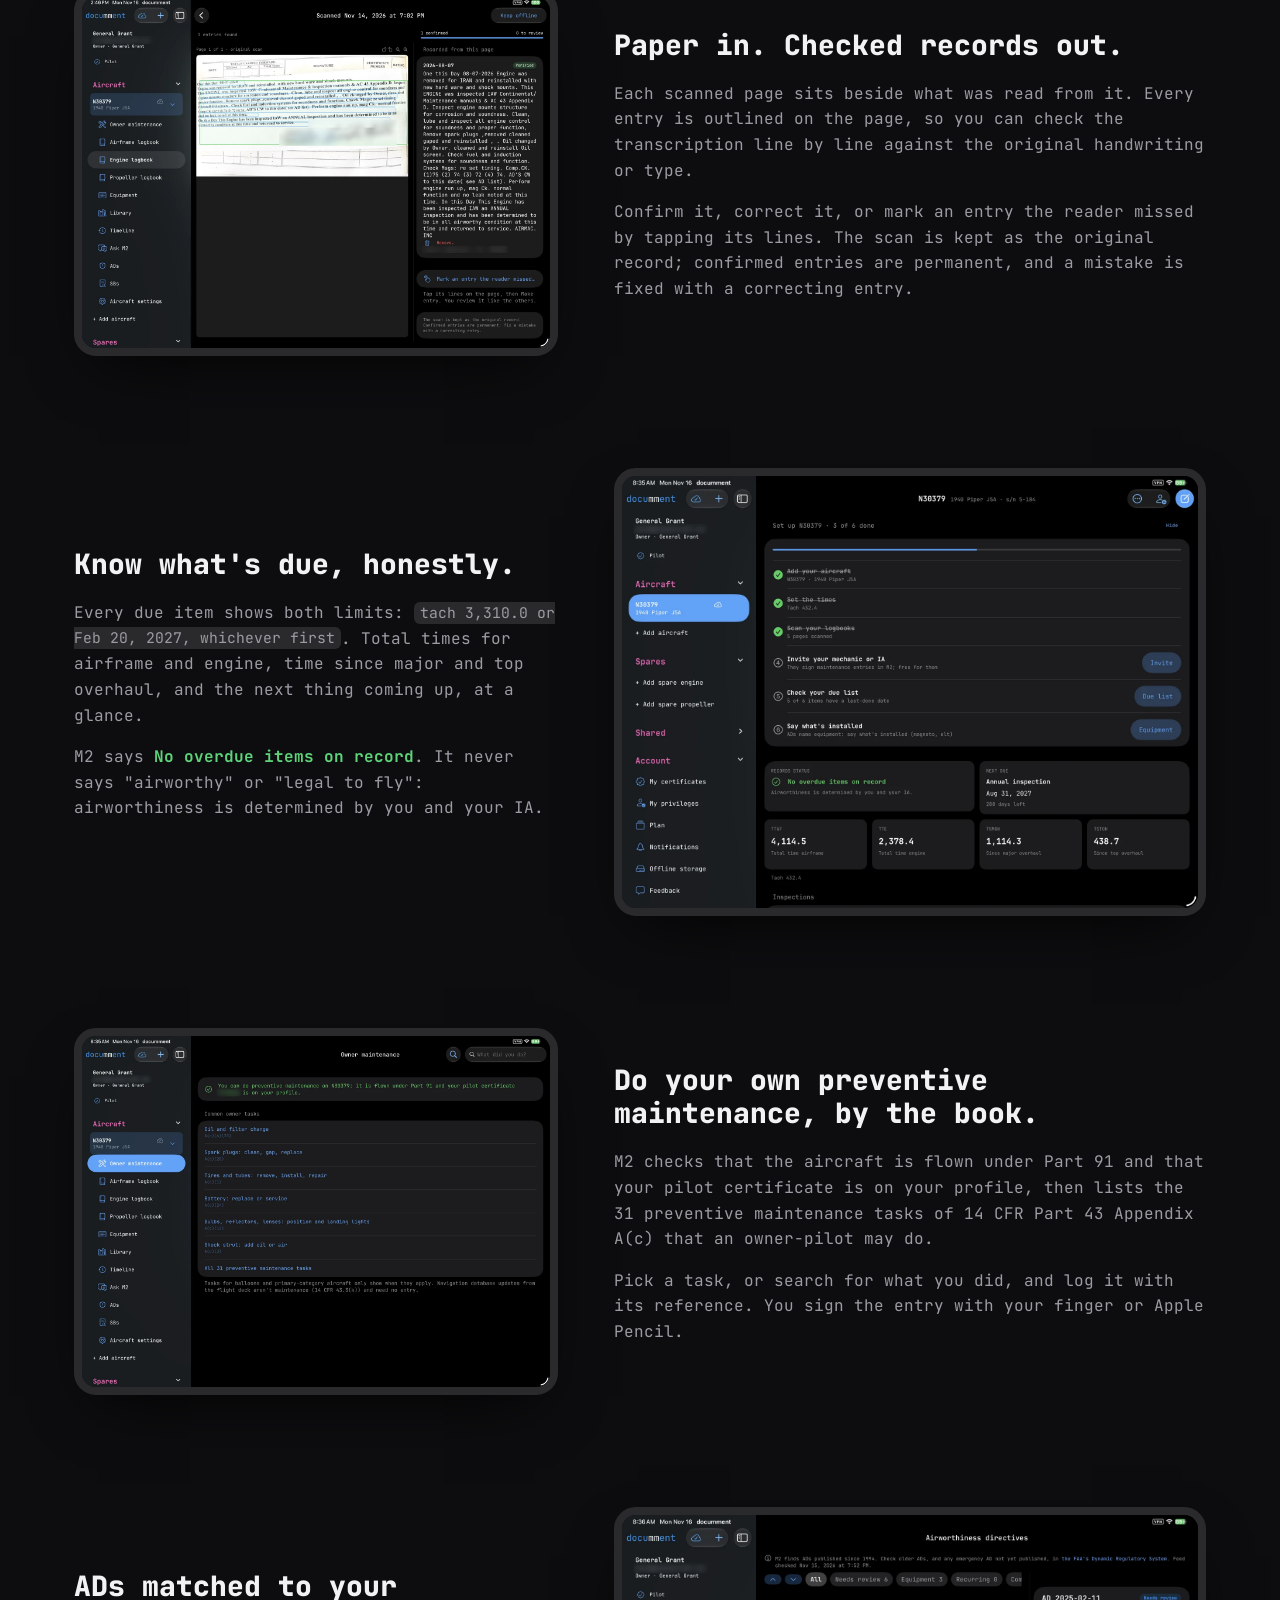
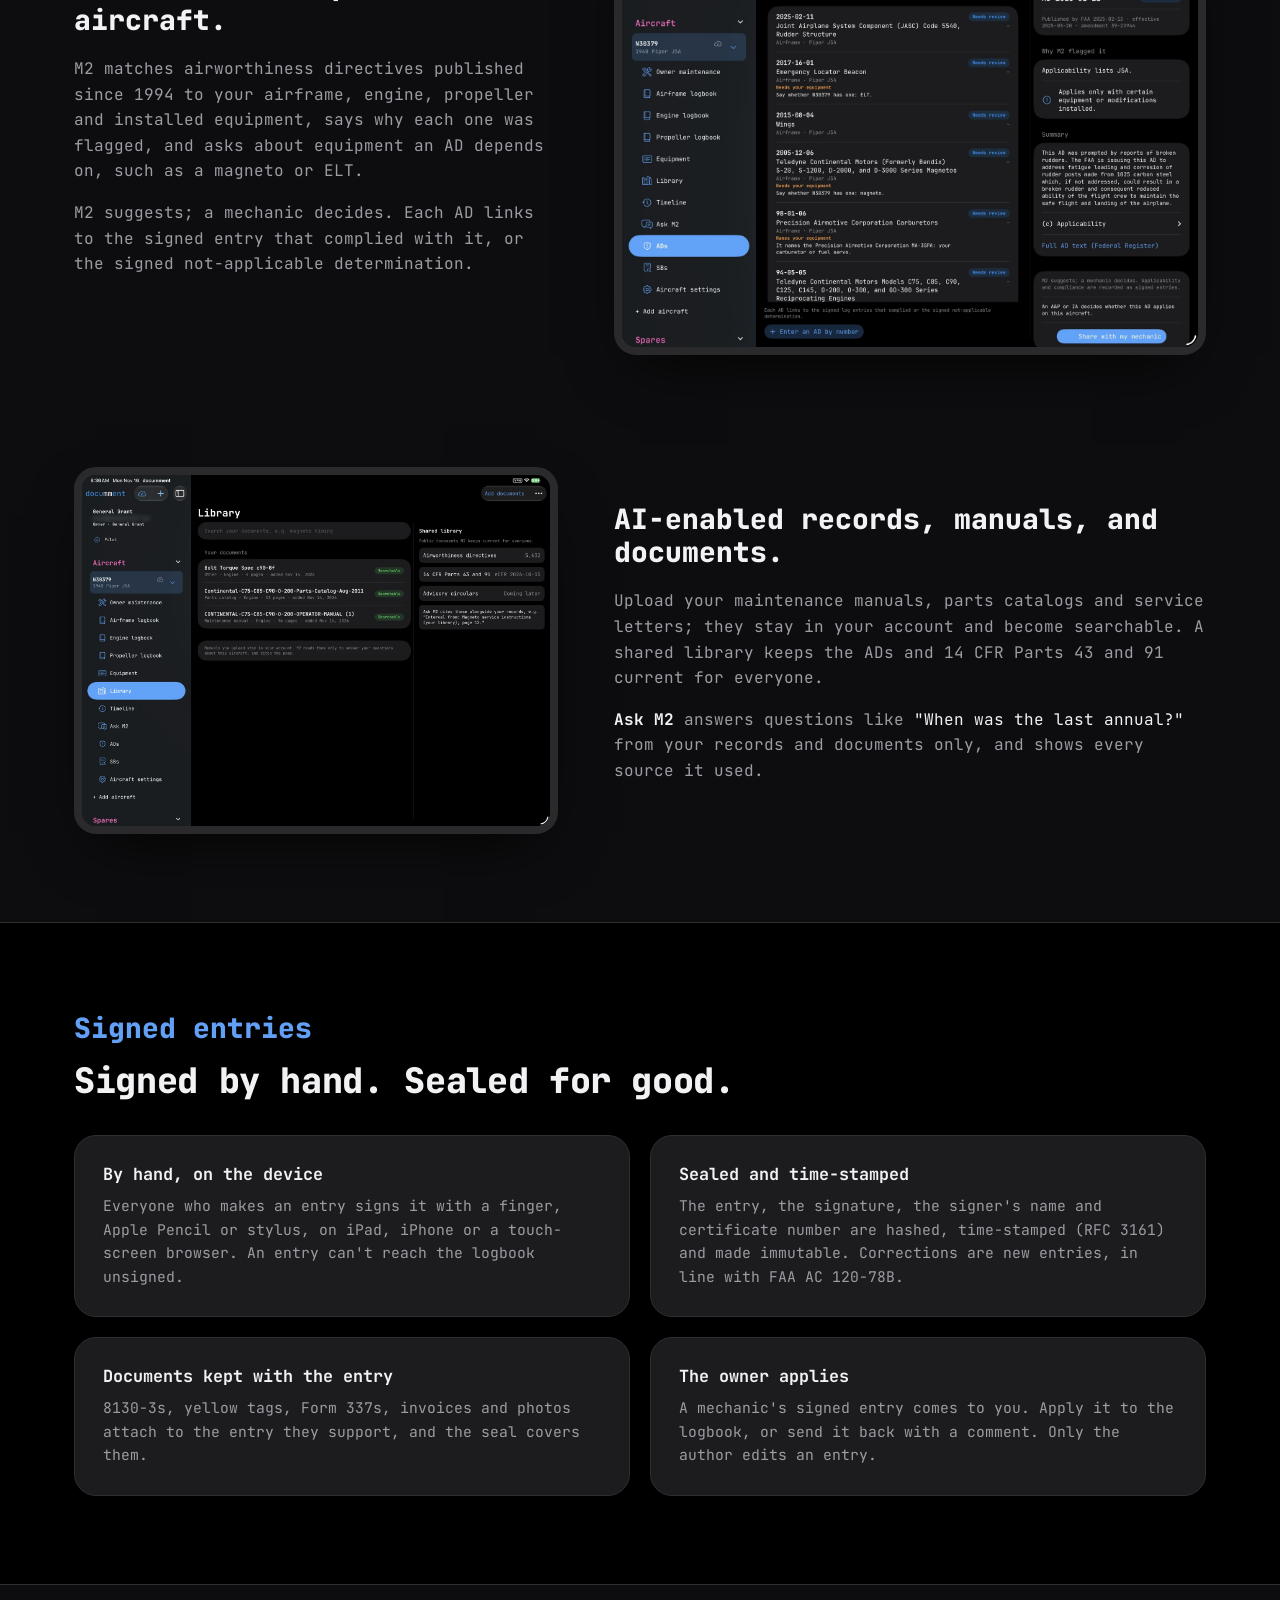
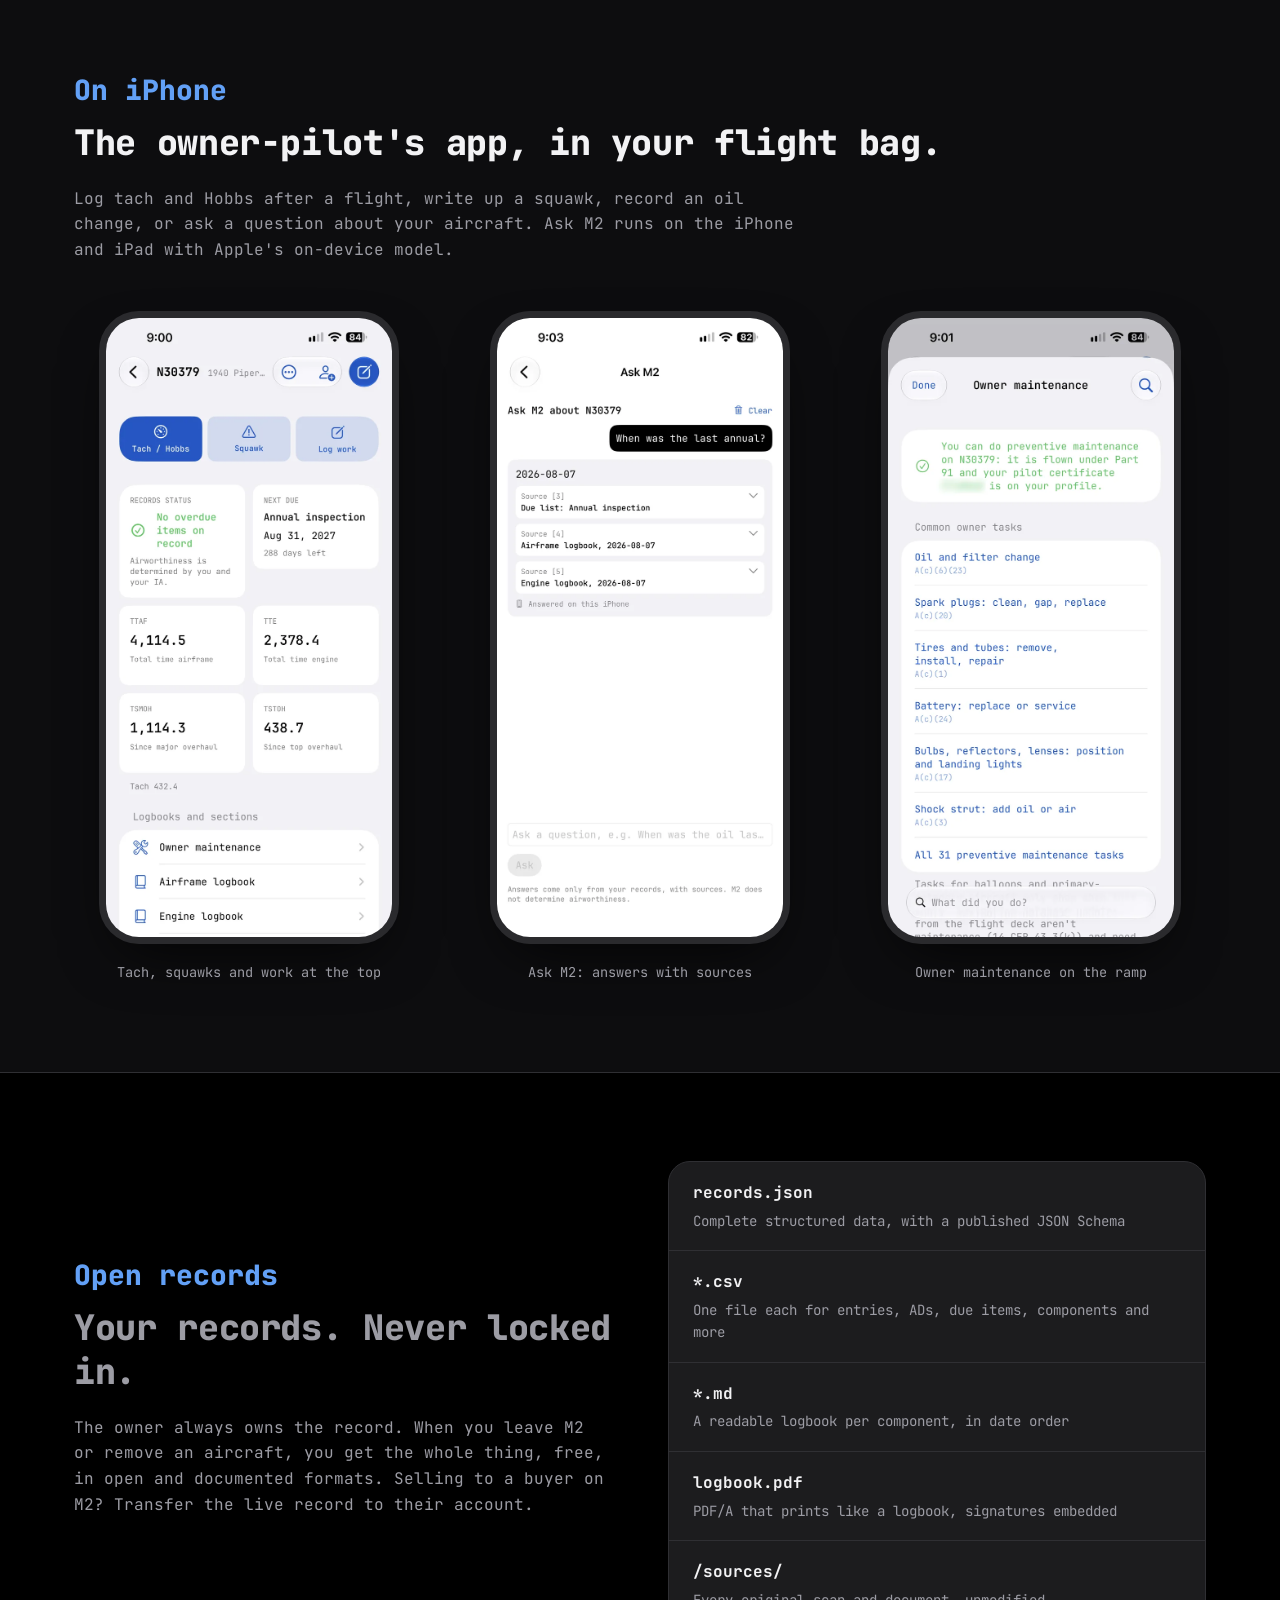
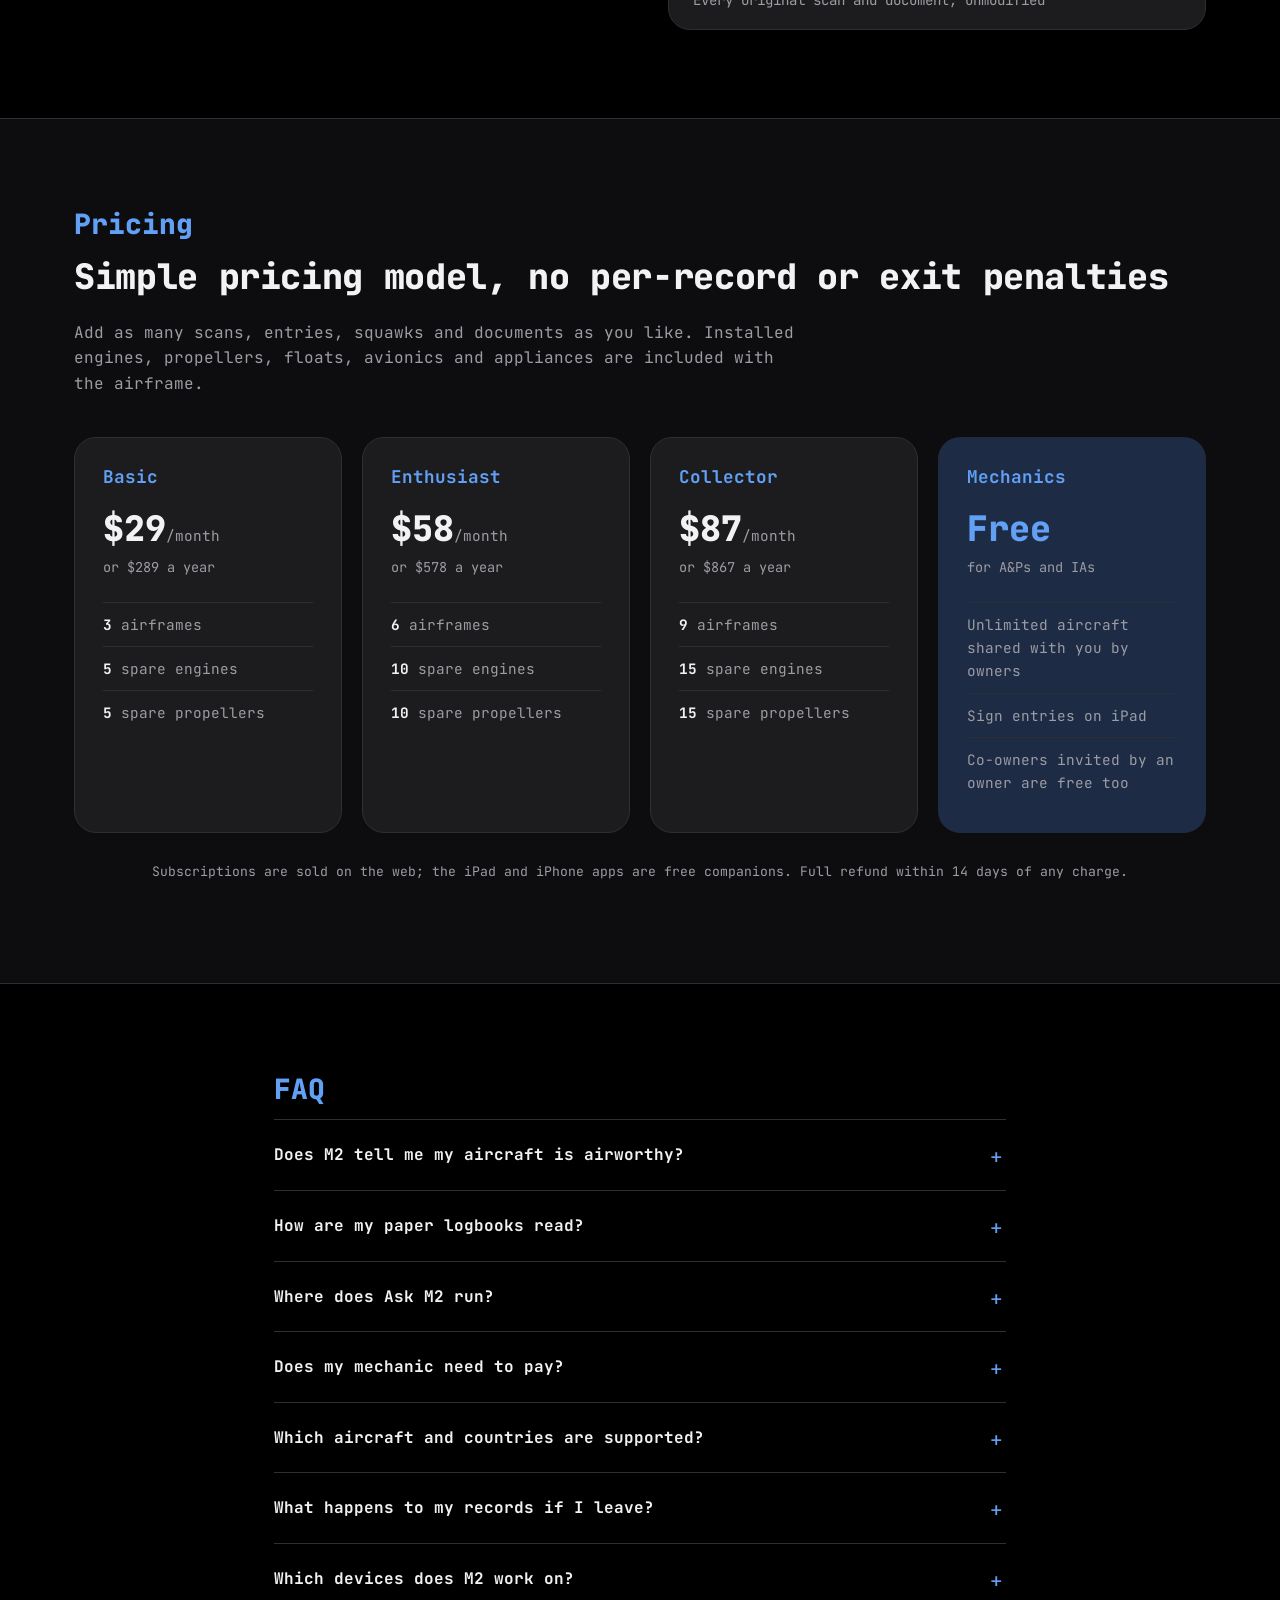
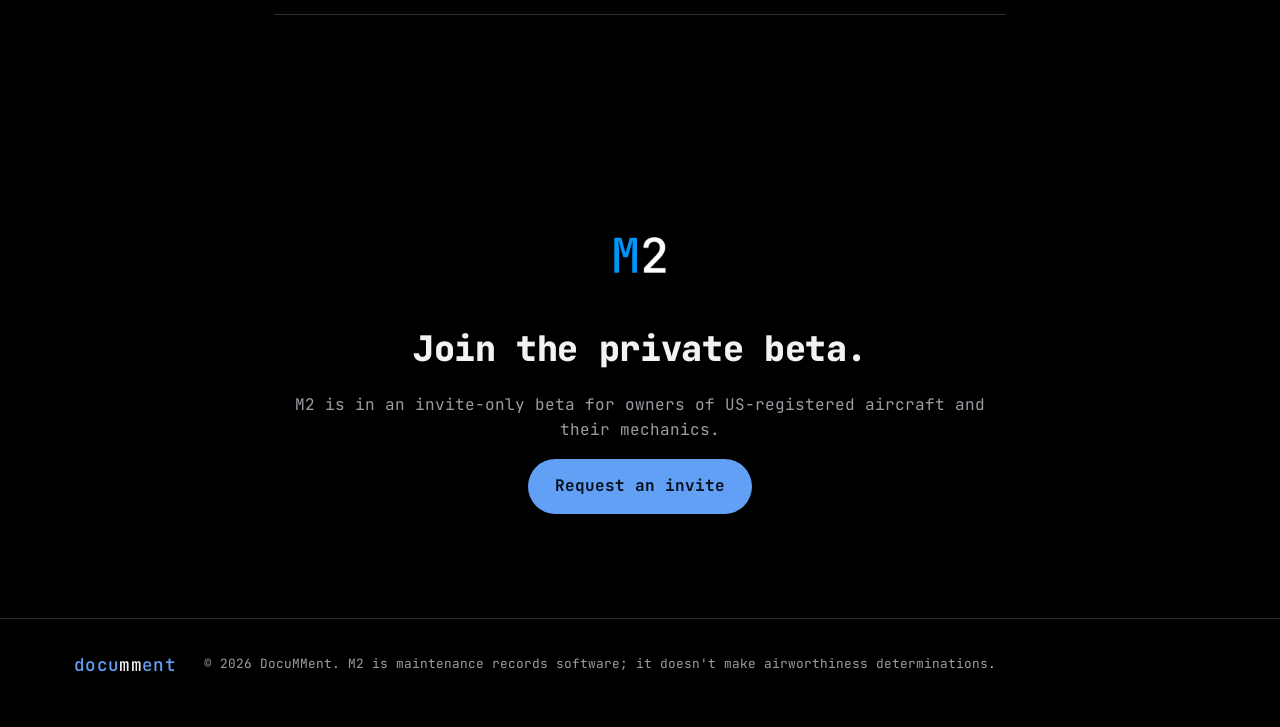
==== commit cae21b9a: "Show M2 in the paragraph text color Co-Authored-By: Claude Opus 5.5 <noreply@anthropic.com> Claude-S" ====
--- a/beta/index.html
+++ b/beta/index.html
@@ -41,7 +41,7 @@
     <div class="wrap hero-grid">
       <div class="hero-copy">
         <h1>The AI-enabled digital-twin and electronic logbook solution for aircraft owners and their mechanics.</h1>
-        <p class="lede">My Maintenance ‘<span class="brand">M<b>2</b></span>’ by <span class="brand">docu<b>mm</b>ent</span> protects decades of paper logbooks while turning them into a structured, searchable digital record. Protect your aircraft investment with <span class="brand">M<b>2</b></span> digital logbooks and have assurance with <span class="brand">docu<b>mm</b>ent</span>’s comprehensive ‘return-to-paper’ exports should you cancel your service.</p>
+        <p class="lede">My Maintenance ‘M2’ by <span class="brand">docu<b>mm</b>ent</span> protects decades of paper logbooks while turning them into a structured, searchable digital record. Protect your aircraft investment with M2 digital logbooks and have assurance with <span class="brand">docu<b>mm</b>ent</span>’s comprehensive ‘return-to-paper’ exports should you cancel your service.</p>
         <div class="hero-actions">
           <a class="btn" href="mailto:hello@documment.com?subject=M2%20private%20beta">Request a beta invite</a>
         </div>
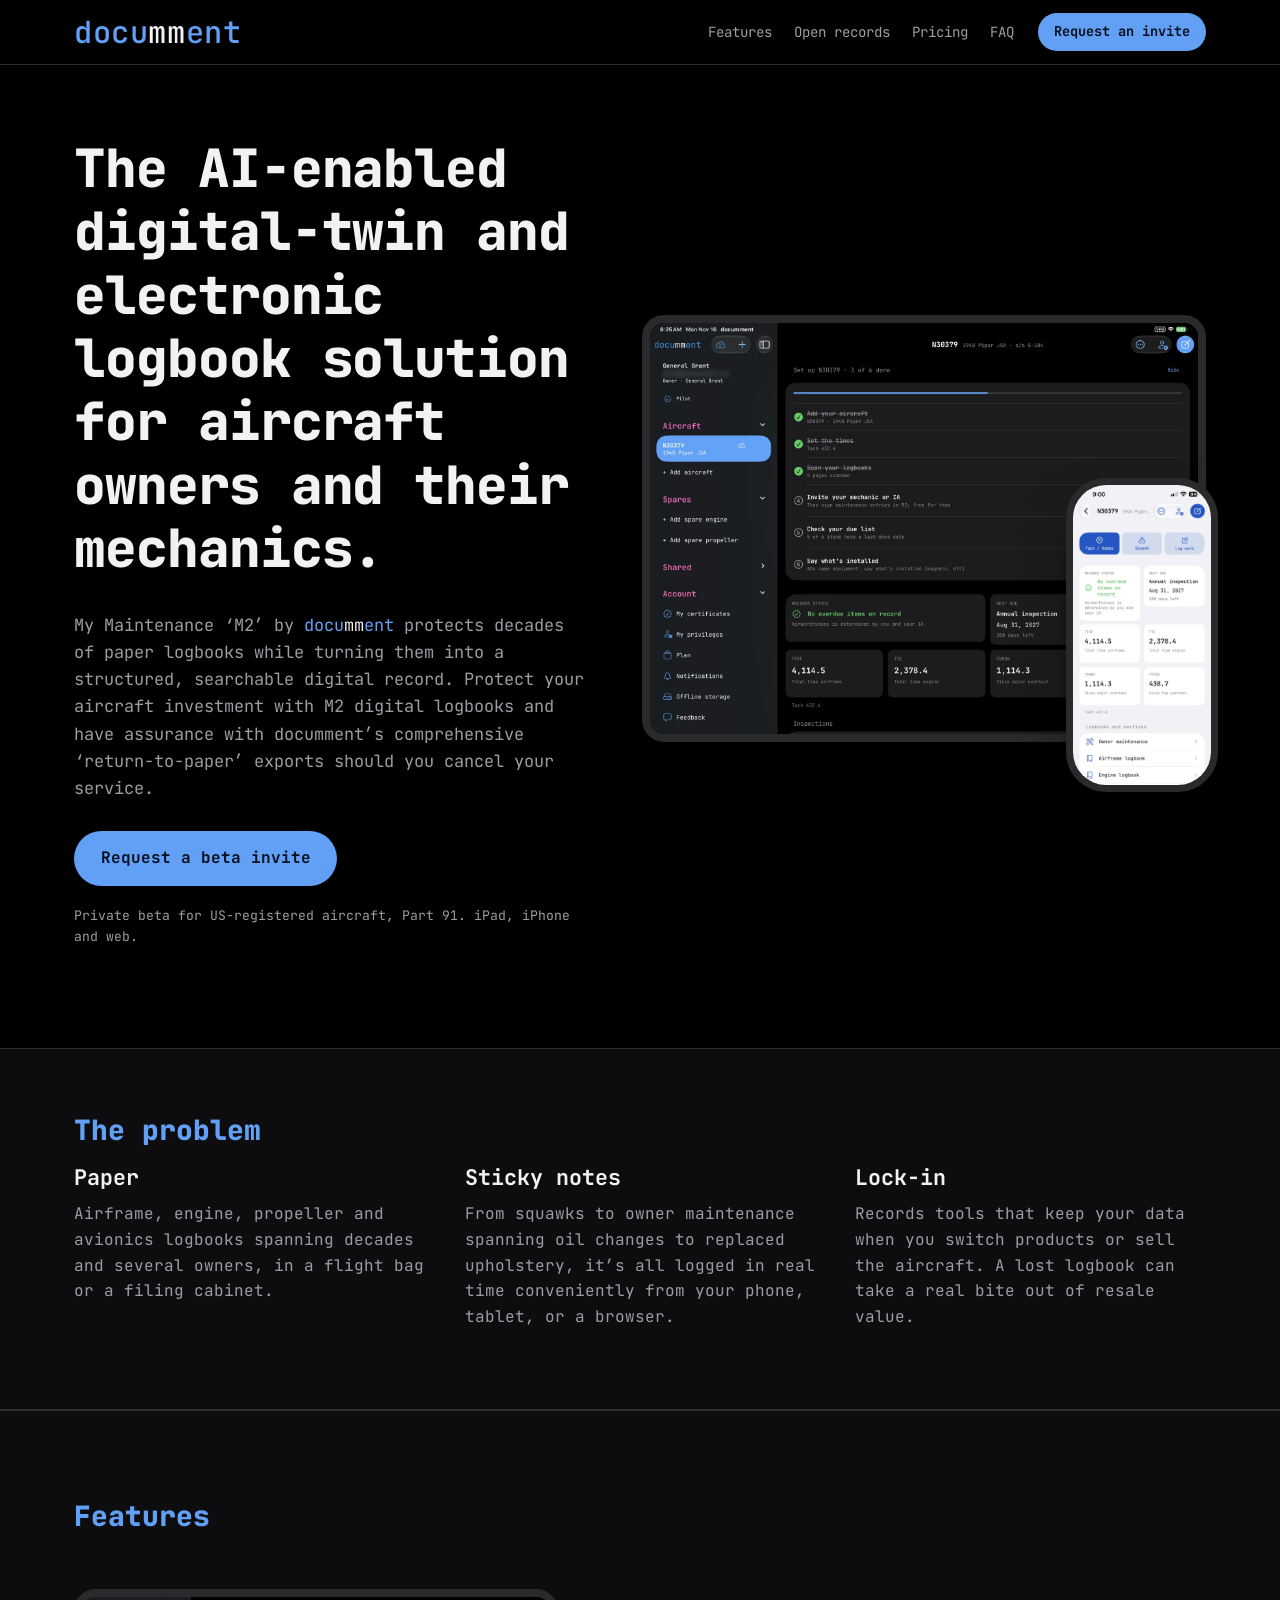
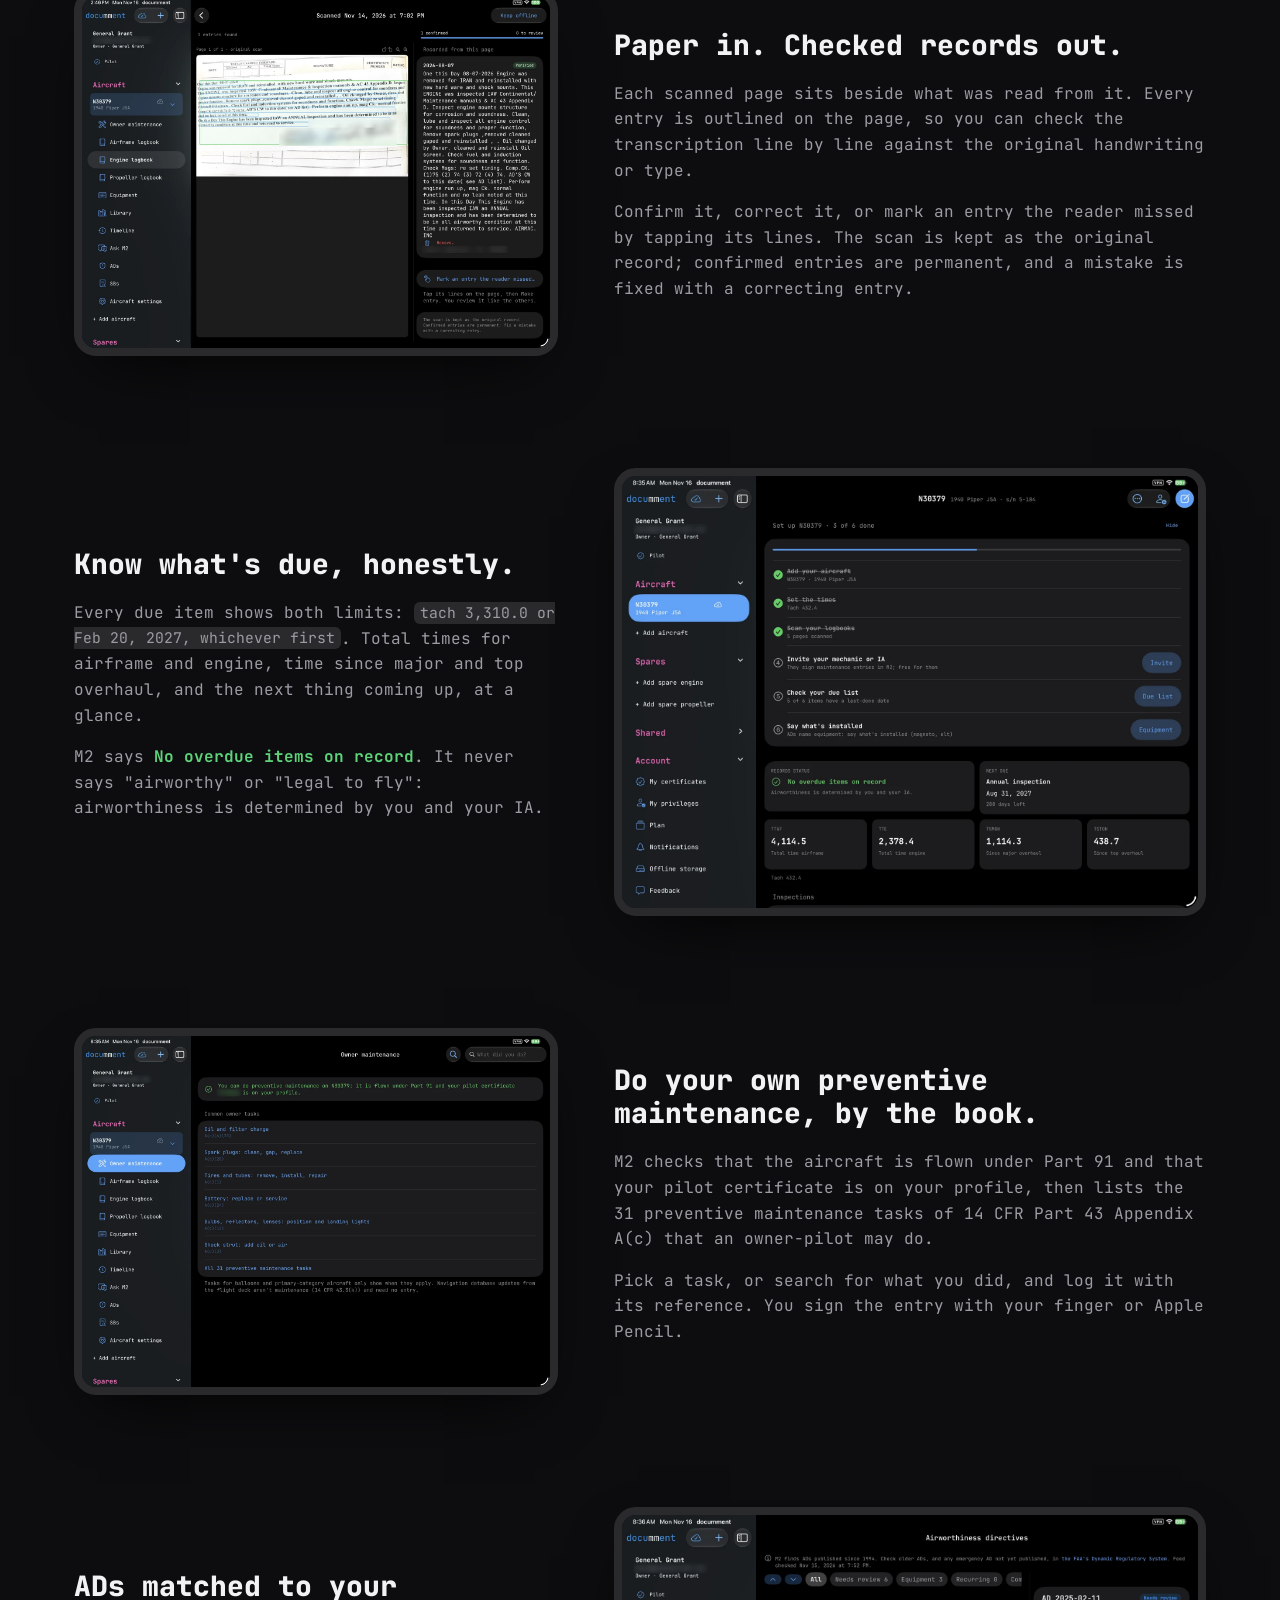
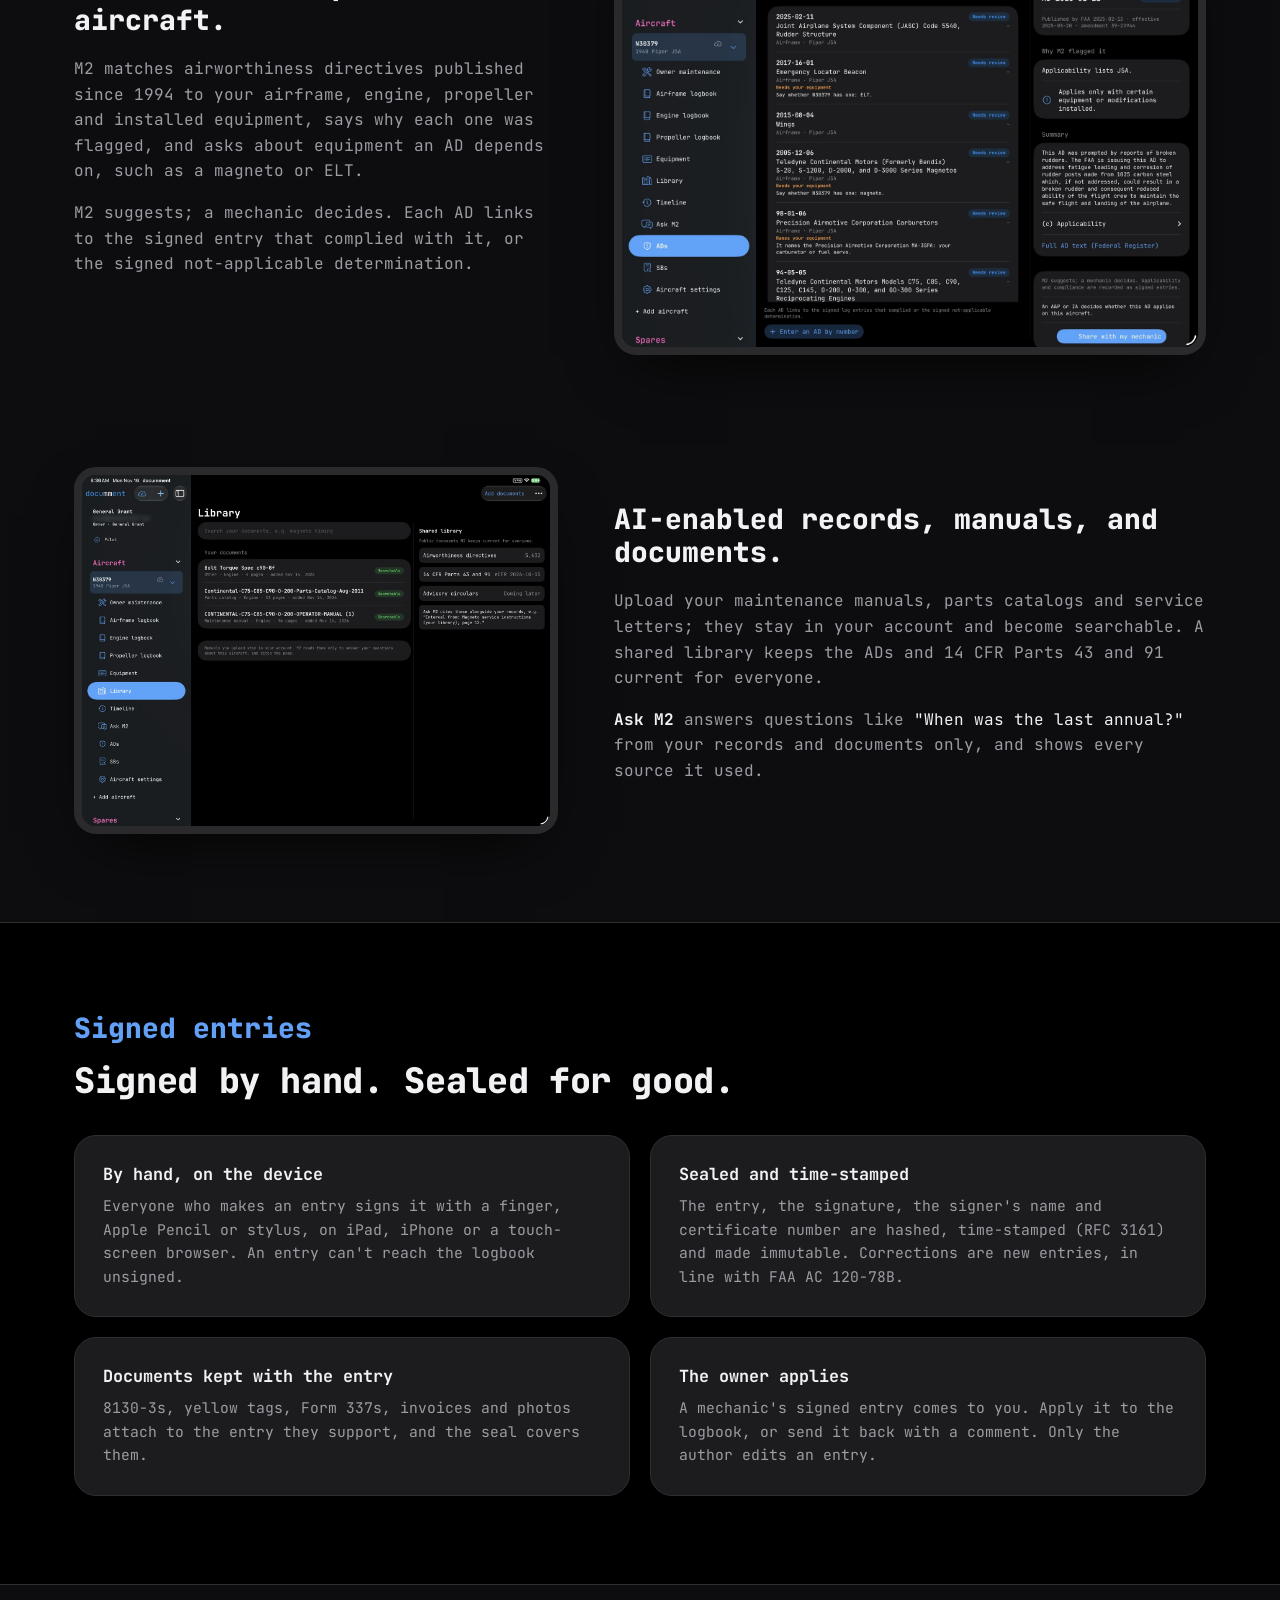
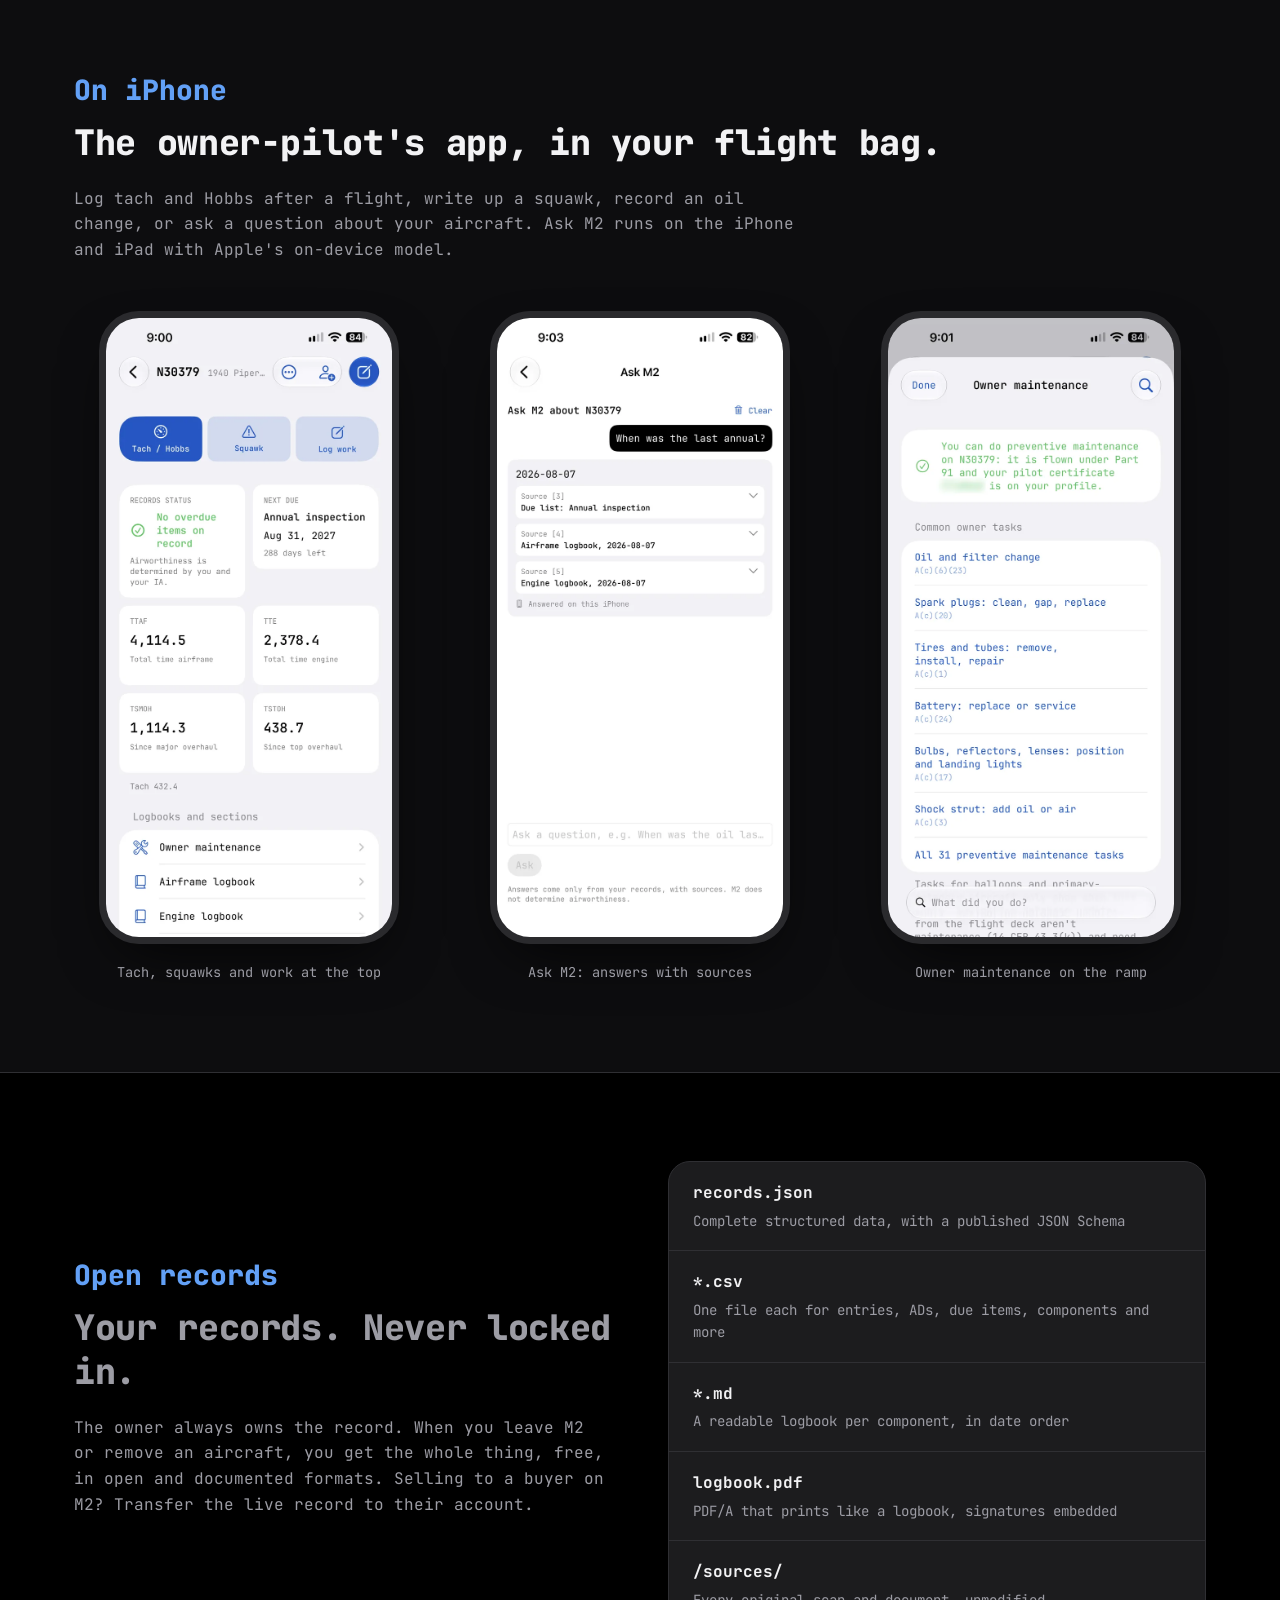
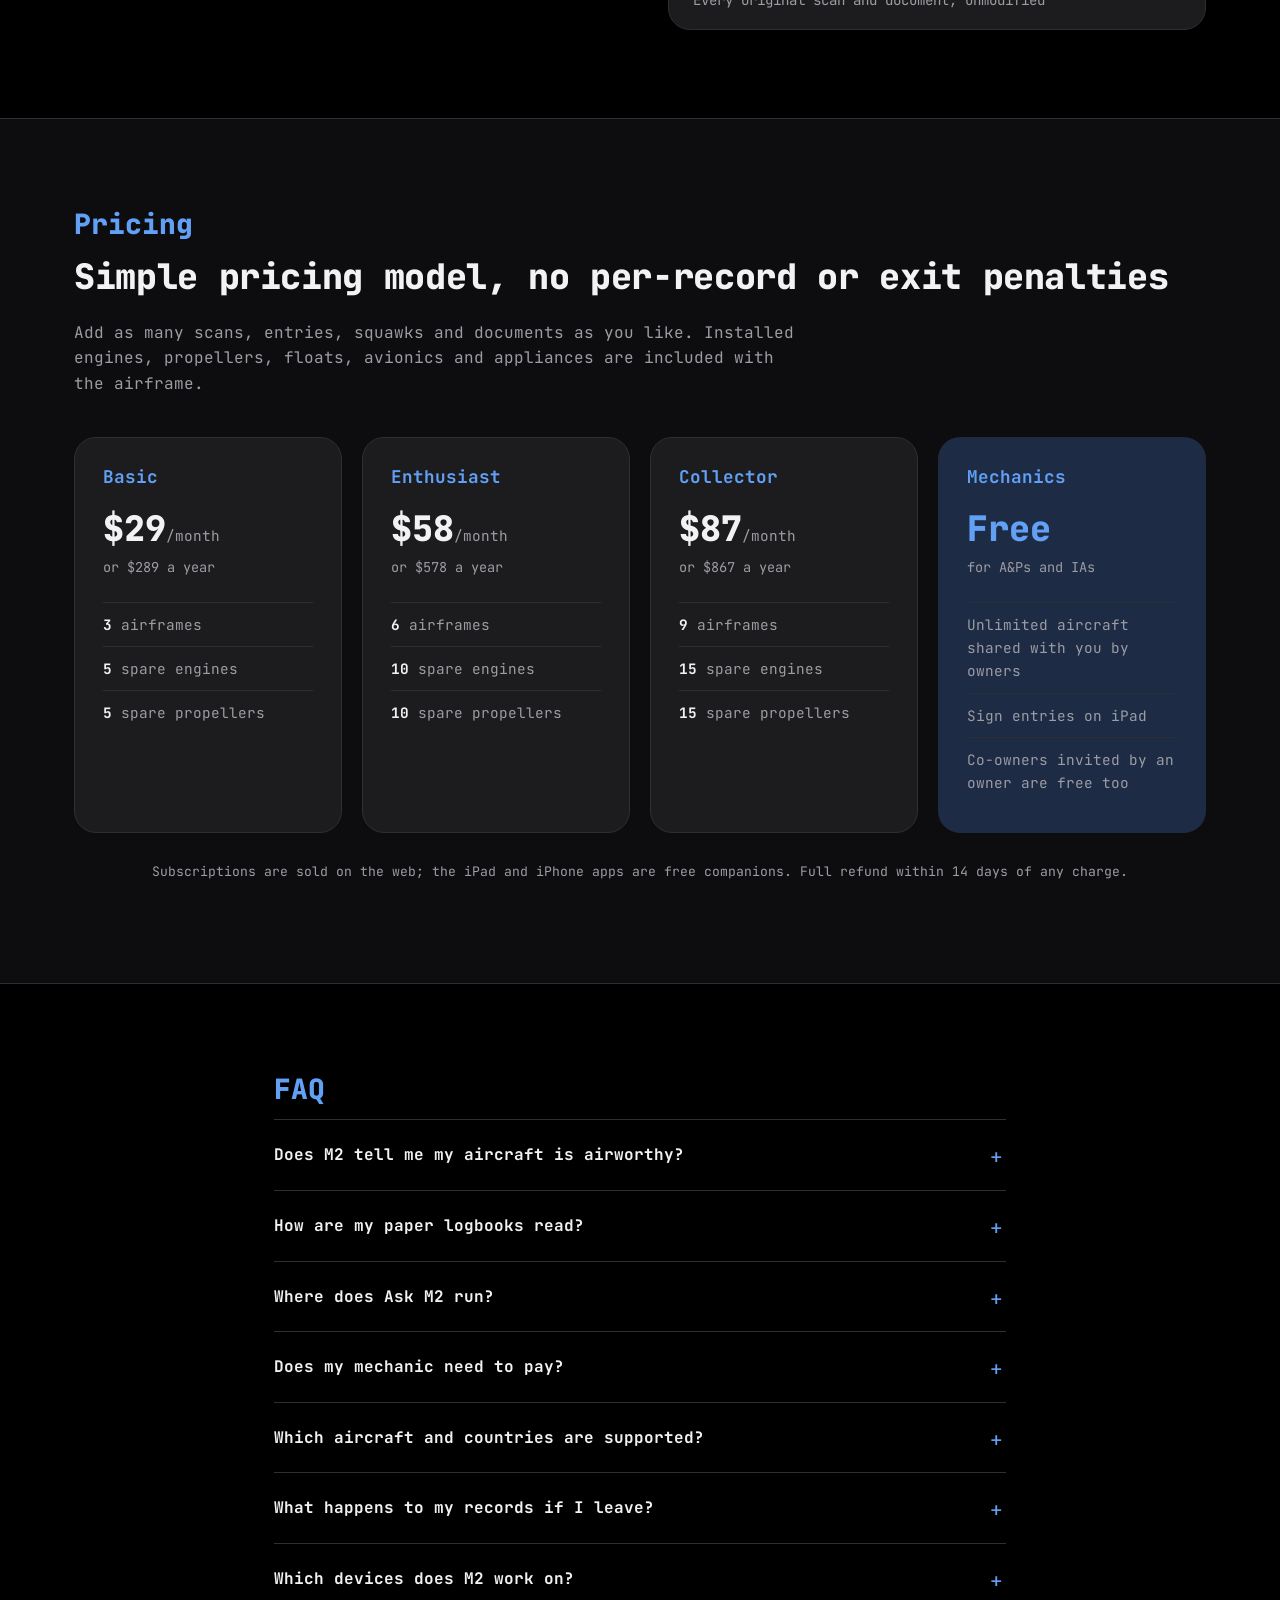
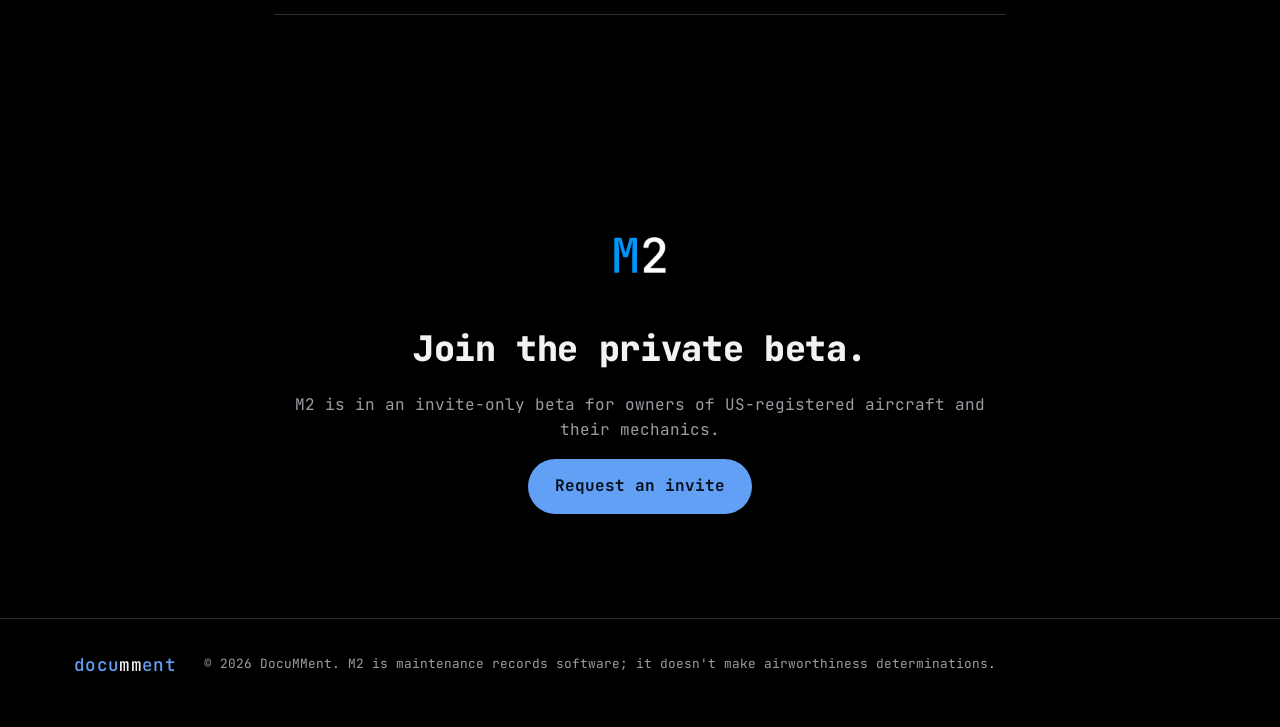
==== commit c2bb2606: "Show second documment in the paragraph text color Co-Authored-By: Claude Opus 5.5 <noreply@anthropic" ====
--- a/beta/index.html
+++ b/beta/index.html
@@ -41,7 +41,7 @@
     <div class="wrap hero-grid">
       <div class="hero-copy">
         <h1>The AI-enabled digital-twin and electronic logbook solution for aircraft owners and their mechanics.</h1>
-        <p class="lede">My Maintenance ‘M2’ by <span class="brand">docu<b>mm</b>ent</span> protects decades of paper logbooks while turning them into a structured, searchable digital record. Protect your aircraft investment with M2 digital logbooks and have assurance with <span class="brand">docu<b>mm</b>ent</span>’s comprehensive ‘return-to-paper’ exports should you cancel your service.</p>
+        <p class="lede">My Maintenance ‘M2’ by <span class="brand">docu<b>mm</b>ent</span> protects decades of paper logbooks while turning them into a structured, searchable digital record. Protect your aircraft investment with M2 digital logbooks and have assurance with documment’s comprehensive ‘return-to-paper’ exports should you cancel your service.</p>
         <div class="hero-actions">
           <a class="btn" href="mailto:hello@documment.com?subject=M2%20private%20beta">Request a beta invite</a>
         </div>
